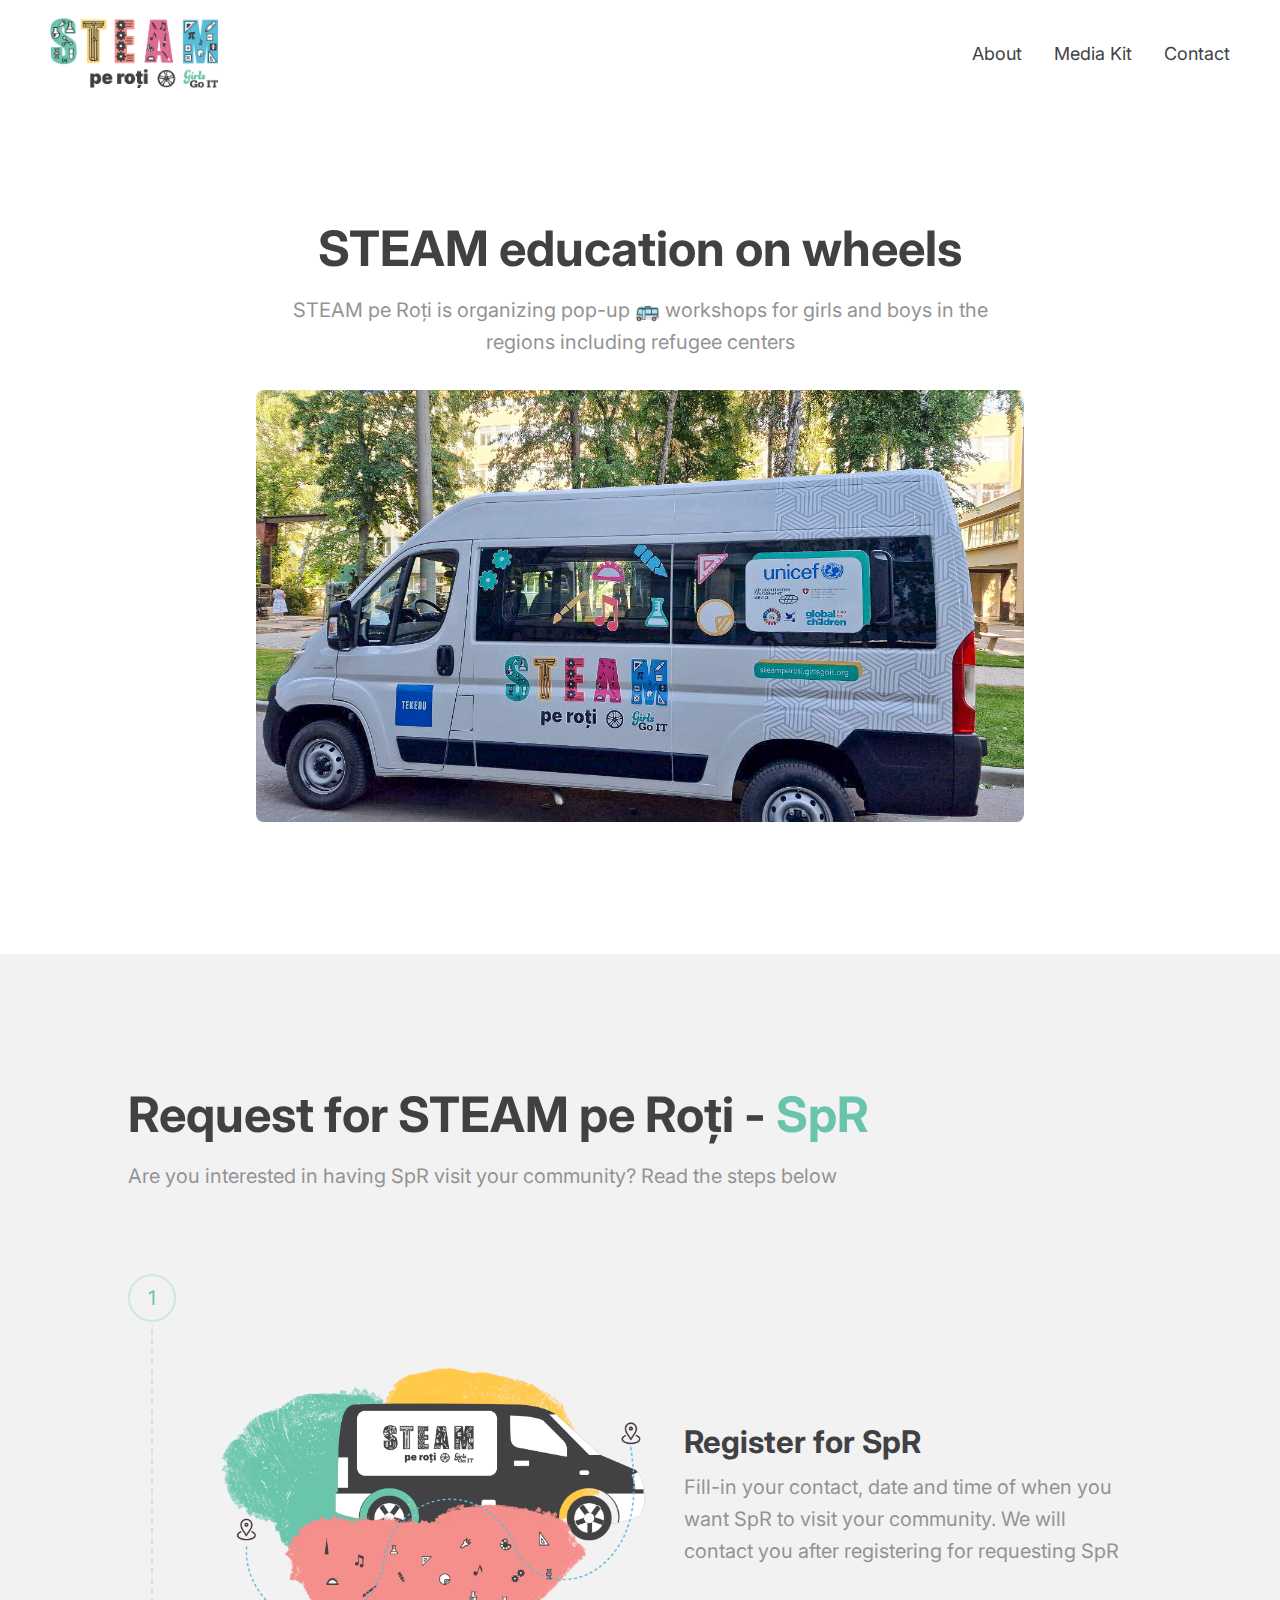
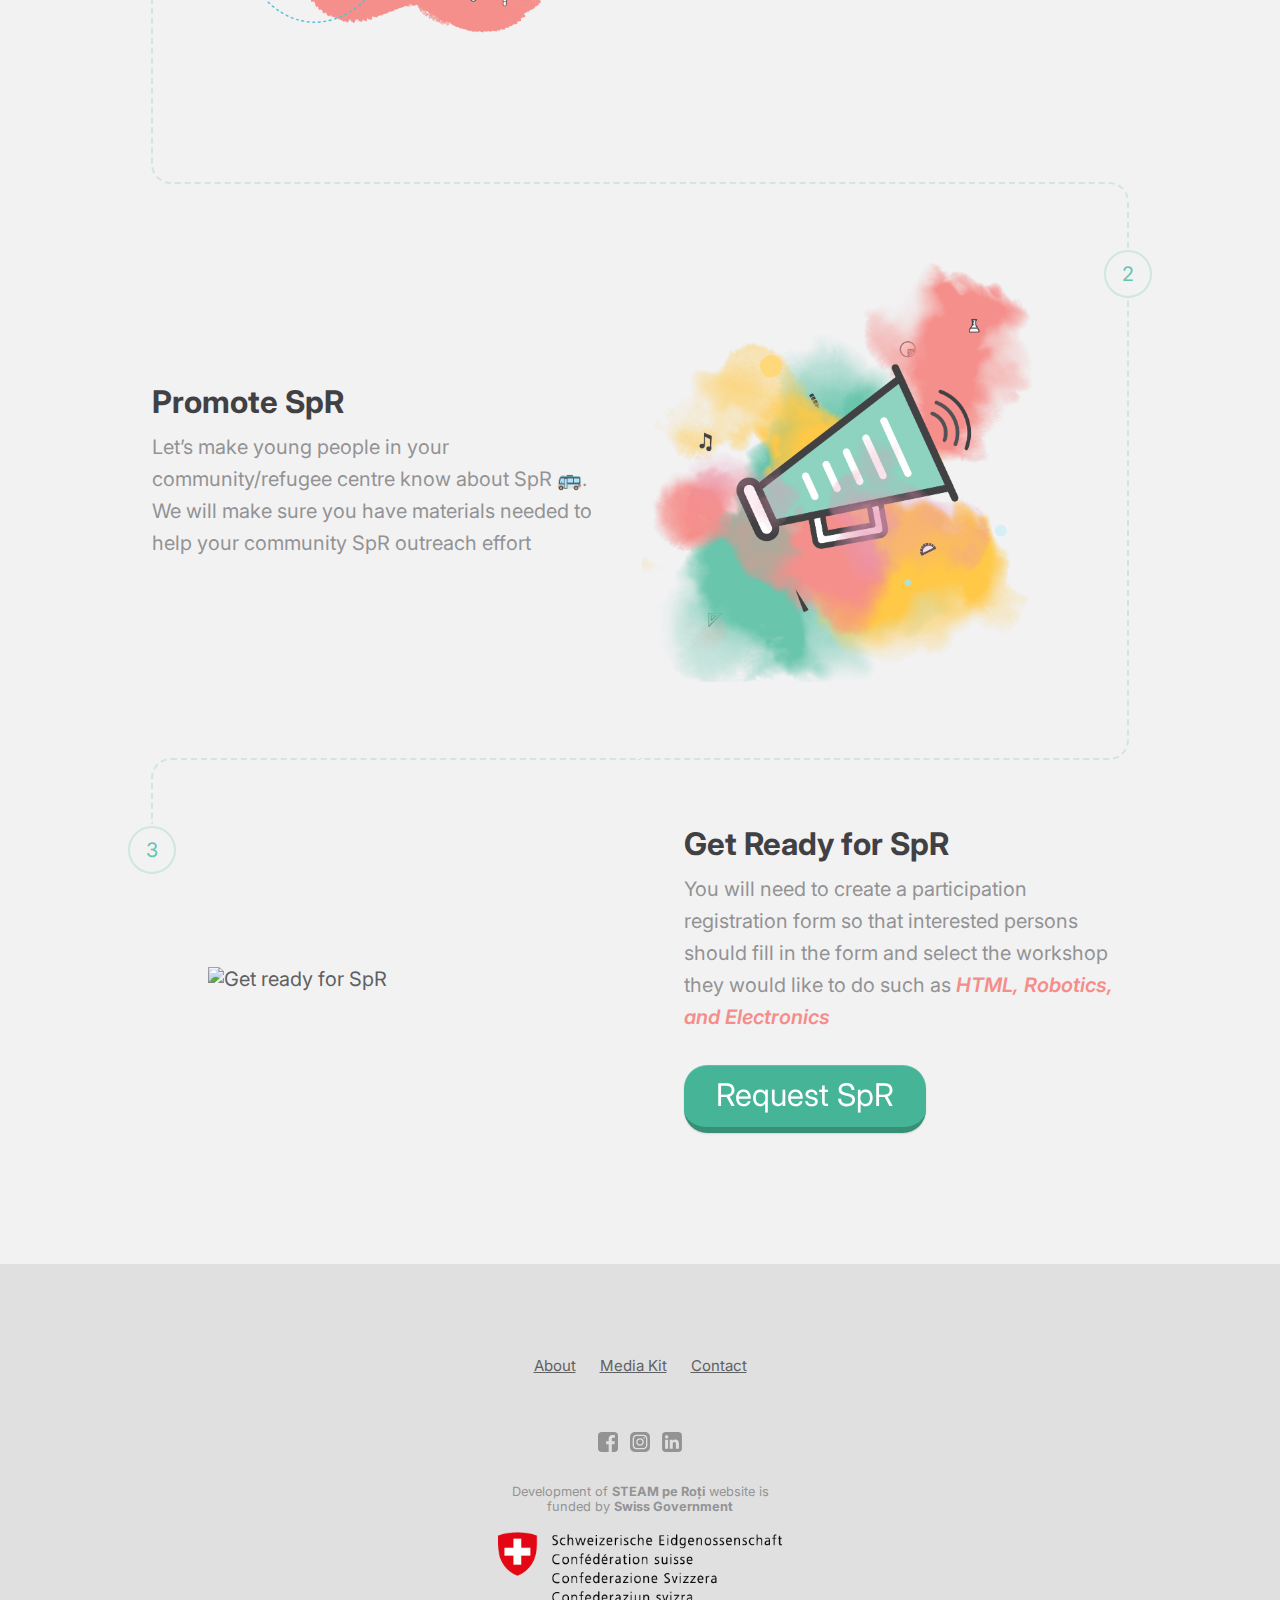
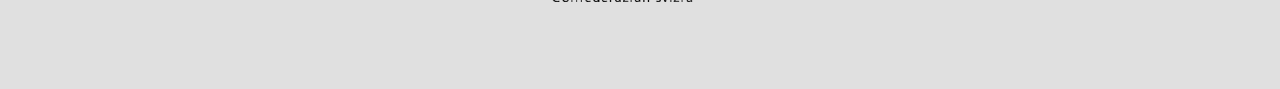
==== index.html @ b352d061 "STEAMpeRoti static pages" ====
<!doctype html>
<html lang="en">
<head>
  <meta charset="UTF-8">
  <meta name="viewport" content="width=device-width, initial-scale=1">
  <script>document.getElementsByTagName("html")[0].className += " js";</script>
  <link rel="preconnect" href="https://fonts.googleapis.com"><link rel="preconnect" href="https://fonts.gstatic.com" crossorigin><link href="https://fonts.googleapis.com/css2?family=Inter:wght@300;400;500;600;700&display=swap" rel="stylesheet">
  <link id="codyframe" rel="stylesheet" href="assets/css/style.css">
  <script>
    if(!('CSS' in window) || !CSS.supports('color', 'var(--color-var)')) {var cfStyle = document.getElementById('codyframe');if(cfStyle) {var href = cfStyle.getAttribute('href');href = href.replace('style.css', 'style-fallback.css');cfStyle.setAttribute('href', href);}}
  </script>
  <title>STEAM pe Roți | de GirlsGoIT</title>
  <meta name="description" content="Moldova’s first STEAM education lab-on-wheels 🚌">
  <meta property="og:title" content="STEAM pe Roți | de GirlsGoIT">
  <meta name="image" property="og:image" content="#">
  <meta property="og:image:alt" content="Abayomi Ogundipe">
  <meta name="description" property="og:description" content="Moldova’s first STEAM education lab-on-wheels 🚌">
  <meta property="og:type" content="Moldova’s first STEAM education lab-on-wheels 🚌">
  <meta property="og:url" content="#">
  <meta name="twitter:card" content="STEAM pe Roți | de GirlsGoIT">

    <!-- Global site tag (gtag.js) - Google Analytics -->
  <script async src="https://www.googletagmanager.com/gtag/js?id=G-W7CB9011BC"></script>
  <script>
    window.dataLayer = window.dataLayer || [];
    function gtag(){dataLayer.push(arguments);}
    gtag('js', new Date());

    gtag('config', 'G-W7CB9011BC');
  </script>

</head>
<body>

  <header class="header position-relative js-header ">
  <div class="header__container container max-width-lg">
    <div class="header__logo">
      <a href="index.html">
        <img height="70" src="assets/img/spr-logo.png" alt="STEAM">
      </a>
    </div>

    <button class="btn btn--subtle header__trigger js-header__trigger" aria-label="Toggle menu" aria-expanded="false" aria-controls="header-nav">
      <i class="header__trigger-icon" aria-hidden="true"></i>
      <span>Menu</span>
    </button>

    <nav class="header__nav js-header__nav" id="header-nav" role="navigation" aria-label="Main">
      <div class="header__nav-inner">
        
        <ul class="header__list">
          <li class="header__item"><a href="about.html" class="header__link">About</a></li>
          <li class="header__item"><a href="mediakit.html" class="header__link">Media Kit</a></li>
          <li class="header__item"><a href="contact.html" class="header__link">Contact</a></li>
        </ul>
      </div>
    </nav>
  </div>
</header>

<section class="position-relative z-index-1 padding-y-xxl">
  <div class="container max-width-adaptive-sm">
    <div class="text-component margin-bottom-md">
      <h1 class="text-center">STEAM education on wheels</h1>
      <p class="color-contrast-medium text-center">STEAM pe Roți is organizing pop-up 🚌 workshops for girls and boys in the regions including refugee centers</p>
    </div>
    <div class="aspect-ratio-16:9">
     <img class="radius-md" src="assets/img/SpR-bus-wrap.jpg">
    </div>
  </div>
</section>

<section class="position-relative z-index-1 padding-y-xxl bg-dark">
  <div class="container max-width-adaptive-md">
    <div class="margin-bottom-xl text-component">
      <h2 class=" text-xxl">Request for STEAM pe Roți - <span class="color-primary">SpR</span></h2>
      <p class="color-contrast-medium">Are you interested in having SpR visit your community? Read the steps below</p>
    </div>

    <ol class="hiw-list">
      <li class="hiw-list__item">
        <div class="hiw-list__item-inner">
          <div class="hiw-list__counter" aria-hidden="true"></div>
  
          <div class="flex-grow">
            <div class="hiw-list__content grid gap-md items-center@md">
              <figure class="col-6@md">
                <img class="block width-100%" src="assets/img/request-spr-01.png" alt="Register for STEAM pe Roti">
              </figure>
      
              <div class="col-6@md">
                <div class="text-component">
                  <h2 class="text-lg">Register for SpR</h2>
                  <p class="color-contrast-medium">Fill-in your contact, date and time of when you want SpR to visit your community. We will contact you after registering for requesting SpR</p>
                </div>
              </div>
            </div>
          </div>
        </div>
      </li>

      <li class="hiw-list__item">
        <div class="hiw-list__item-inner">
          <div class="hiw-list__counter" aria-hidden="true"></div>
  
          <div class="flex-grow">
            <div class="hiw-list__content grid gap-md items-center@md">
              <figure class="col-6@md">
                <img class="block width-100%" src="assets/img/promote-spr-01.png" alt="Promote STEAM pe Roti">
              </figure>
      
              <div class="col-6@md">
                <div class="text-component">
                  <h2 class="text-lg">Promote SpR</h2>
                  <p class="color-contrast-medium">Let’s make young people in your community/refugee centre know about SpR 🚌. We will make sure you have materials needed to help your community SpR outreach effort</p>
                </div>
              </div>
            </div>
          </div>
        </div>
      </li>

      <li class="hiw-list__item">
        <div class="hiw-list__item-inner">
          <div class="hiw-list__counter" aria-hidden="true"></div>
  
          <div class="flex-grow">
            <div class="hiw-list__content grid gap-md items-center@md">
              <figure class="col-6@md">
                <img class="block width-100%" src="assets/img/get-ready-for-spr-01.png" alt="Get ready for SpR">
              </figure>
      
              <div class="col-6@md">
                <div class="text-component">
                  <h2 class="text-lg">Get Ready for SpR</h2>
                  <p class="color-contrast-medium">You will need to create a participation registration form so that interested persons should fill in the form and select the workshop they would like to do such as <span class="font-italic font-semibold color-secondary">HTML, Robotics, and Electronics</span></p>
                </div>

                <div class="margin-top-md">
                  <a class="btn btn--primary" href="https://docs.google.com/forms/d/e/1FAIpQLSc0VFnw2aChzpiud-XHwADuE-QQkPb30xWQhutXZMd89jY6tg/viewform" target="_blank">Request SpR</a>
                </div>



              </div>
            </div>
          </div>
        </div>
      </li>
    </ol>
  </div>
</section>

<footer class="footer-v4 padding-y-xl bg-contrast-lower">
  <div class="container max-width-lg">
    <nav class="footer-v4__nav">
      <ul class="footer-v4__nav-list">
        <li class="footer-v4__nav-item"><a href="about.html">About</a></li>
        <li class="footer-v4__nav-item"><a href="mediakit.html">Media Kit</a></li>
        <li class="footer-v4__nav-item"><a href="contact.html">Contact</a></li>
    </nav>

    
    <div class="footer-v4__socials">
      <a href="https://www.facebook.com/GirlsGoIT" target="_blank">
        <svg class="icon radius-sm" viewBox="0 0 222.05 222.05"><title>Follow us on Facebook</title><g><path class="cls-1" d="M209.81,0H12.23C5.46,0,0,5.46,0,12.23V209.81c0,6.77,5.46,12.23,12.23,12.23H118.57v-86.04h-28.89v-33.31h28.89v-24.98c-1.22-11.88,2.9-23.68,11.19-32.22,8.33-8.59,19.98-13.06,31.88-12.19,8.67-.04,17.3,.39,25.89,1.34v29.97h-17.65c-14.01,0-16.65,6.68-16.65,16.31v21.43h33.31l-4.34,33.31h-28.97v86.39h56.59c6.77,0,12.23-5.46,12.23-12.23V12.23c0-6.77-5.46-12.23-12.23-12.23h0Zm0,0"/></g></svg>
      </a>

      <a href="https://www.instagram.com/tekeduinmd/" target="_blank">
        <svg class="icon" viewBox="0 0 223.68 223.68"><title>Follow us on Instagram</title><g><path class="cls-1" d="M111.84,84.1c-15.33,0-27.74,12.4-27.74,27.74s12.4,27.74,27.74,27.74,27.74-12.4,27.74-27.74-12.4-27.74-27.74-27.74h0Zm111.06-27.4c-.05-8.65-1.67-17.21-4.67-25.29-4.55-11.93-14.02-21.41-25.96-25.96-8.08-3.01-16.64-4.63-25.29-4.68-14.42-.78-18.65-.78-55.14-.78s-40.72,0-55.14,.78c-8.65,.05-17.21,1.67-25.29,4.68C19.48,10.01,10.01,19.48,5.46,31.42,2.45,39.49,.83,48.06,.78,56.7c-.78,14.42-.78,18.65-.78,55.14s0,40.72,.78,55.14c.13,8.65,1.71,17.26,4.68,25.38,2.27,5.91,5.73,11.23,10.18,15.69,4.46,4.5,9.88,7.94,15.78,10.18,8.07,3.01,16.64,4.63,25.29,4.68,14.42,.78,18.65,.78,55.14,.78s40.72,0,55.14-.78c8.64-.05,17.21-1.67,25.29-4.68,5.9-2.24,11.32-5.68,15.78-10.18,4.45-4.46,7.91-9.79,10.18-15.69,3.01-8.12,4.63-16.69,4.67-25.38,.78-14.42,.78-18.65,.78-55.14s0-40.72-.78-55.14h0Zm-28.4,89.47c-.36,6.91-1.83,13.72-4.37,20.14-4.37,10.84-12.97,19.44-23.81,23.81-6.51,2.4-13.32,3.71-20.26,3.94H77.63c-6.95-.22-13.76-1.53-20.26-3.94-5.55-2.06-10.52-5.33-14.64-9.61-4.06-4.03-7.16-8.87-9.17-14.2-2.4-6.51-3.67-13.32-3.8-20.26V77.63c.13-6.95,1.4-13.76,3.8-20.26,2.06-5.55,5.33-10.52,9.61-14.64,4.03-4.02,8.87-7.16,14.2-9.17,6.51-2.4,13.32-3.71,20.26-3.94h68.42c6.95,.22,13.76,1.53,20.26,3.94,5.55,2.06,10.52,5.33,14.64,9.61,4.06,4.03,7.16,8.87,9.17,14.2,2.4,6.51,3.71,13.32,3.94,20.26v34.21c0,23.03,.78,25.39,.44,34.21v.12Zm-17.92-83.22c-2.66-7.29-8.43-13.06-15.77-15.77-4.93-1.71-10.18-2.54-15.42-2.45H78.29c-5.29,.05-10.49,1.05-15.42,2.93-7.2,2.53-12.93,8.07-15.77,15.2-1.62,4.98-2.45,10.18-2.36,15.42v67.1c.13,5.29,1.1,10.49,2.93,15.42,2.66,7.34,8.43,13.11,15.77,15.77,4.76,1.74,9.79,2.75,14.85,2.93h67.1c5.29-.05,10.49-1.05,15.42-2.93,7.34-2.66,13.11-8.43,15.77-15.77,1.88-4.93,2.89-10.13,2.93-15.42V78.29c0-5.29-1.01-10.52-2.93-15.42v.09Zm-64.74,91.61c-11.32,0-22.19-4.5-30.19-12.54-8-8-12.45-18.87-12.41-30.19,0-23.59,19.14-42.72,42.73-42.72,23.63,.04,42.72,19.18,42.68,42.81,0,23.59-19.22,42.68-42.81,42.63h0Zm44.73-77.06c-5.11-.53-9-4.85-9-10.01s3.89-9.47,9-10c5.11,.53,9,4.84,9,10s-3.89,9.48-9,10.01h0Zm0,0"/></g></svg>
      </a>

      <a href="https://www.linkedin.com/company/girlsgoit/" target="_blank">
        <svg class="icon radius-sm" viewBox="0 0 222.41 222.41"><title>Follow us on LinkedIn</title><g><path  d="M205.39,0H17.03C8.12-.13,.78,7,.66,15.9V206.51c.12,8.91,7.46,16.04,16.37,15.9H205.39c8.91,.13,16.25-6.99,16.37-15.9V15.9C221.63,7,214.29-.13,205.39,0h0ZM67.72,186.14H34.36V86.05h33.36v100.08Zm-16.68-114.07c-9.6,0-17.34-7.77-17.34-17.33s7.74-17.38,17.34-17.38c6.68-.73,13.16,2.39,16.77,8.08,3.56,5.65,3.56,12.9,0,18.55-3.61,5.69-10.09,8.82-16.77,8.07h0Zm137,114.07h-33.36v-53.69c0-13.47-4.78-22.24-16.89-22.24-7.7,.04-14.51,4.92-17.11,12.12-.88,2.6-1.27,5.38-1.13,8.12v55.6h-33.36V85.96h33.36v14.12c6.17-10.73,17.77-17.16,30.15-16.68,22.24,0,38.35,14.33,38.35,45.14v57.59Zm0,0"/></g></svg>
      </a>
    </div>
  </div>



  <div class="container max-width-adaptive-md margin-top-md">
    <div>
      <p class="footer-v4__print">Development of <span class="font-bold">STEAM pe Roți</span> website is <br>funded by <span class="font-bold">Swiss Government</span></p>
      <a href="https://www.eda.admin.ch/countries/moldova/en/home/representations/cooperation-office.html" target="_blank">
        <img width="284" src="assets/img/partners/sdc.png" alt="Swiss Agency for Development and Cooperation (SDC)">
      </a>
    </div>
  </div>

</footer>
<script src="assets/js/scripts.js"></script>
</body>
</html>
---- assets/css/style.css ----
.container {
  width: calc(100% - 2 * var(--component-padding));
  margin-left: auto;
  margin-right: auto;
}

.grid, .flex, .inline-flex,
[class^=flex\@], [class*=" flex@"],
[class^=inline-flex\@], [class*=" inline-flex@"] {
  --gap: 0px;
  --gap-x: var(--gap);
  --gap-y: var(--gap);
  gap: var(--gap-y) var(--gap-x);
}
.grid > *, .flex > *, .inline-flex > *,
[class^=flex\@] > *, [class*=" flex@"] > *,
[class^=inline-flex\@] > *, [class*=" inline-flex@"] > * {
  --sub-gap: 0px;
  --sub-gap-x: var(--sub-gap);
  --sub-gap-y: var(--sub-gap);
}

.grid {
  --grid-columns: 12;
  display: flex;
  flex-wrap: wrap;
}
.grid > * {
  flex-basis: 100%;
  max-width: 100%;
  min-width: 0;
}

/* #region (Safari < 14.1 fallback) */
@media not all and (min-resolution: 0.001dpcm) {
  @supports not (translate: none) {
    .grid, .flex[class*=gap-], .inline-flex[class*=gap-] {
      gap: 0px;
      margin-bottom: calc(-1 * var(--gap-y));
      margin-left: calc(-1 * var(--gap-x));
    }
    .grid > *, .flex[class*=gap-] > *, .inline-flex[class*=gap-] > * {
      margin-bottom: var(--sub-gap-y);
    }
    .grid {
      --offset: var(--gap-x);
      --gap-modifier: 0;
      --offset-modifier: 1;
    }
    .grid > * {
      margin-left: var(--offset);
    }
    .flex[class*=gap-] > *, .inline-flex[class*=gap-] > * {
      margin-left: var(--sub-gap-x);
    }
  }
}
/* #endregion */
.gap-xxxxs {
  --gap-x: var(--space-xxxxs);
  --gap-y: var(--space-xxxxs);
}
.gap-xxxxs > * {
  --sub-gap-x: var(--space-xxxxs);
  --sub-gap-y: var(--space-xxxxs);
}

.gap-xxxs {
  --gap-x: var(--space-xxxs);
  --gap-y: var(--space-xxxs);
}
.gap-xxxs > * {
  --sub-gap-x: var(--space-xxxs);
  --sub-gap-y: var(--space-xxxs);
}

.gap-xxs {
  --gap-x: var(--space-xxs);
  --gap-y: var(--space-xxs);
}
.gap-xxs > * {
  --sub-gap-x: var(--space-xxs);
  --sub-gap-y: var(--space-xxs);
}

.gap-xs {
  --gap-x: var(--space-xs);
  --gap-y: var(--space-xs);
}
.gap-xs > * {
  --sub-gap-x: var(--space-xs);
  --sub-gap-y: var(--space-xs);
}

.gap-sm {
  --gap-x: var(--space-sm);
  --gap-y: var(--space-sm);
}
.gap-sm > * {
  --sub-gap-x: var(--space-sm);
  --sub-gap-y: var(--space-sm);
}

.gap-md {
  --gap-x: var(--space-md);
  --gap-y: var(--space-md);
}
.gap-md > * {
  --sub-gap-x: var(--space-md);
  --sub-gap-y: var(--space-md);
}

.gap-lg {
  --gap-x: var(--space-lg);
  --gap-y: var(--space-lg);
}
.gap-lg > * {
  --sub-gap-x: var(--space-lg);
  --sub-gap-y: var(--space-lg);
}

.gap-xl {
  --gap-x: var(--space-xl);
  --gap-y: var(--space-xl);
}
.gap-xl > * {
  --sub-gap-x: var(--space-xl);
  --sub-gap-y: var(--space-xl);
}

.gap-xxl {
  --gap-x: var(--space-xxl);
  --gap-y: var(--space-xxl);
}
.gap-xxl > * {
  --sub-gap-x: var(--space-xxl);
  --sub-gap-y: var(--space-xxl);
}

.gap-xxxl {
  --gap-x: var(--space-xxxl);
  --gap-y: var(--space-xxxl);
}
.gap-xxxl > * {
  --sub-gap-x: var(--space-xxxl);
  --sub-gap-y: var(--space-xxxl);
}

.gap-xxxxl {
  --gap-x: var(--space-xxxxl);
  --gap-y: var(--space-xxxxl);
}
.gap-xxxxl > * {
  --sub-gap-x: var(--space-xxxxl);
  --sub-gap-y: var(--space-xxxxl);
}

.gap-0 {
  --gap-x: 0;
  --gap-y: 0;
}
.gap-0 > * {
  --sub-gap-x: 0;
  --sub-gap-y: 0;
}

.gap-x-xxxxs {
  --gap-x: var(--space-xxxxs);
}
.gap-x-xxxxs > * {
  --sub-gap-x: var(--space-xxxxs);
}

.gap-x-xxxs {
  --gap-x: var(--space-xxxs);
}
.gap-x-xxxs > * {
  --sub-gap-x: var(--space-xxxs);
}

.gap-x-xxs {
  --gap-x: var(--space-xxs);
}
.gap-x-xxs > * {
  --sub-gap-x: var(--space-xxs);
}

.gap-x-xs {
  --gap-x: var(--space-xs);
}
.gap-x-xs > * {
  --sub-gap-x: var(--space-xs);
}

.gap-x-sm {
  --gap-x: var(--space-sm);
}
.gap-x-sm > * {
  --sub-gap-x: var(--space-sm);
}

.gap-x-md {
  --gap-x: var(--space-md);
}
.gap-x-md > * {
  --sub-gap-x: var(--space-md);
}

.gap-x-lg {
  --gap-x: var(--space-lg);
}
.gap-x-lg > * {
  --sub-gap-x: var(--space-lg);
}

.gap-x-xl {
  --gap-x: var(--space-xl);
}
.gap-x-xl > * {
  --sub-gap-x: var(--space-xl);
}

.gap-x-xxl {
  --gap-x: var(--space-xxl);
}
.gap-x-xxl > * {
  --sub-gap-x: var(--space-xxl);
}

.gap-x-xxxl {
  --gap-x: var(--space-xxxl);
}
.gap-x-xxxl > * {
  --sub-gap-x: var(--space-xxxl);
}

.gap-x-xxxxl {
  --gap-x: var(--space-xxxxl);
}
.gap-x-xxxxl > * {
  --sub-gap-x: var(--space-xxxxl);
}

.gap-x-0 {
  --gap-x: 0;
}
.gap-x-0 > * {
  --sub-gap-x: 0;
}

.gap-y-xxxxs {
  --gap-y: var(--space-xxxxs);
}
.gap-y-xxxxs > * {
  --sub-gap-y: var(--space-xxxxs);
}

.gap-y-xxxs {
  --gap-y: var(--space-xxxs);
}
.gap-y-xxxs > * {
  --sub-gap-y: var(--space-xxxs);
}

.gap-y-xxs {
  --gap-y: var(--space-xxs);
}
.gap-y-xxs > * {
  --sub-gap-y: var(--space-xxs);
}

.gap-y-xs {
  --gap-y: var(--space-xs);
}
.gap-y-xs > * {
  --sub-gap-y: var(--space-xs);
}

.gap-y-sm {
  --gap-y: var(--space-sm);
}
.gap-y-sm > * {
  --sub-gap-y: var(--space-sm);
}

.gap-y-md {
  --gap-y: var(--space-md);
}
.gap-y-md > * {
  --sub-gap-y: var(--space-md);
}

.gap-y-lg {
  --gap-y: var(--space-lg);
}
.gap-y-lg > * {
  --sub-gap-y: var(--space-lg);
}

.gap-y-xl {
  --gap-y: var(--space-xl);
}
.gap-y-xl > * {
  --sub-gap-y: var(--space-xl);
}

.gap-y-xxl {
  --gap-y: var(--space-xxl);
}
.gap-y-xxl > * {
  --sub-gap-y: var(--space-xxl);
}

.gap-y-xxxl {
  --gap-y: var(--space-xxxl);
}
.gap-y-xxxl > * {
  --sub-gap-y: var(--space-xxxl);
}

.gap-y-xxxxl {
  --gap-y: var(--space-xxxxl);
}
.gap-y-xxxxl > * {
  --sub-gap-y: var(--space-xxxxl);
}

.gap-y-0 {
  --gap-y: 0;
}
.gap-y-0 > * {
  --sub-gap-y: 0;
}

.grid-col-1 {
  --grid-columns: 1;
}

.col-1 {
  --span: 1;
}

.grid-col-2 {
  --grid-columns: 2;
}

.col-2 {
  --span: 2;
}

.grid-col-3 {
  --grid-columns: 3;
}

.col-3 {
  --span: 3;
}

.grid-col-4 {
  --grid-columns: 4;
}

.col-4 {
  --span: 4;
}

.grid-col-5 {
  --grid-columns: 5;
}

.col-5 {
  --span: 5;
}

.grid-col-6 {
  --grid-columns: 6;
}

.col-6 {
  --span: 6;
}

.grid-col-7 {
  --grid-columns: 7;
}

.col-7 {
  --span: 7;
}

.grid-col-8 {
  --grid-columns: 8;
}

.col-8 {
  --span: 8;
}

.grid-col-9 {
  --grid-columns: 9;
}

.col-9 {
  --span: 9;
}

.grid-col-10 {
  --grid-columns: 10;
}

.col-10 {
  --span: 10;
}

.grid-col-11 {
  --grid-columns: 11;
}

.col-11 {
  --span: 11;
}

.grid-col-12 {
  --grid-columns: 12;
}

.col-12 {
  --span: 12;
}

.col-1, .col-2, .col-3, .col-4, .col-5, .col-6, .col-7, .col-8, .col-9, .col-10, .col-11, .col-12 {
  flex-basis: calc((100% - (var(--grid-columns) - var(--gap-modifier, 1)) * var(--sub-gap-x)) * var(--span) / var(--grid-columns) + (var(--span) - 1) * var(--sub-gap-x));
  max-width: calc((100% - (var(--grid-columns) - var(--gap-modifier, 1)) * var(--sub-gap-x)) * var(--span) / var(--grid-columns) + (var(--span) - 1) * var(--sub-gap-x));
}

.col {
  flex-grow: 1;
  flex-basis: 0;
  max-width: 100%;
}

.col-content {
  flex-grow: 0;
  flex-basis: initial;
  max-width: initial;
}

.offset-1 {
  --offset: 1;
}

.offset-2 {
  --offset: 2;
}

.offset-3 {
  --offset: 3;
}

.offset-4 {
  --offset: 4;
}

.offset-5 {
  --offset: 5;
}

.offset-6 {
  --offset: 6;
}

.offset-7 {
  --offset: 7;
}

.offset-8 {
  --offset: 8;
}

.offset-9 {
  --offset: 9;
}

.offset-10 {
  --offset: 10;
}

.offset-11 {
  --offset: 11;
}

.offset-1, .offset-2, .offset-3, .offset-4, .offset-5, .offset-6, .offset-7, .offset-8, .offset-9, .offset-10, .offset-11 {
  margin-left: calc((100% - (var(--grid-columns) - var(--gap-modifier, 1)) * var(--sub-gap-x)) * var(--offset) / var(--grid-columns) + (var(--offset) + var(--offset-modifier, 0)) * var(--sub-gap-x));
}

@media (min-width: 32rem) {
  .gap-xxxxs\@xs {
    --gap-x: var(--space-xxxxs);
    --gap-y: var(--space-xxxxs);
  }
  .gap-xxxxs\@xs > * {
    --sub-gap-x: var(--space-xxxxs);
    --sub-gap-y: var(--space-xxxxs);
  }
  .gap-xxxs\@xs {
    --gap-x: var(--space-xxxs);
    --gap-y: var(--space-xxxs);
  }
  .gap-xxxs\@xs > * {
    --sub-gap-x: var(--space-xxxs);
    --sub-gap-y: var(--space-xxxs);
  }
  .gap-xxs\@xs {
    --gap-x: var(--space-xxs);
    --gap-y: var(--space-xxs);
  }
  .gap-xxs\@xs > * {
    --sub-gap-x: var(--space-xxs);
    --sub-gap-y: var(--space-xxs);
  }
  .gap-xs\@xs {
    --gap-x: var(--space-xs);
    --gap-y: var(--space-xs);
  }
  .gap-xs\@xs > * {
    --sub-gap-x: var(--space-xs);
    --sub-gap-y: var(--space-xs);
  }
  .gap-sm\@xs {
    --gap-x: var(--space-sm);
    --gap-y: var(--space-sm);
  }
  .gap-sm\@xs > * {
    --sub-gap-x: var(--space-sm);
    --sub-gap-y: var(--space-sm);
  }
  .gap-md\@xs {
    --gap-x: var(--space-md);
    --gap-y: var(--space-md);
  }
  .gap-md\@xs > * {
    --sub-gap-x: var(--space-md);
    --sub-gap-y: var(--space-md);
  }
  .gap-lg\@xs {
    --gap-x: var(--space-lg);
    --gap-y: var(--space-lg);
  }
  .gap-lg\@xs > * {
    --sub-gap-x: var(--space-lg);
    --sub-gap-y: var(--space-lg);
  }
  .gap-xl\@xs {
    --gap-x: var(--space-xl);
    --gap-y: var(--space-xl);
  }
  .gap-xl\@xs > * {
    --sub-gap-x: var(--space-xl);
    --sub-gap-y: var(--space-xl);
  }
  .gap-xxl\@xs {
    --gap-x: var(--space-xxl);
    --gap-y: var(--space-xxl);
  }
  .gap-xxl\@xs > * {
    --sub-gap-x: var(--space-xxl);
    --sub-gap-y: var(--space-xxl);
  }
  .gap-xxxl\@xs {
    --gap-x: var(--space-xxxl);
    --gap-y: var(--space-xxxl);
  }
  .gap-xxxl\@xs > * {
    --sub-gap-x: var(--space-xxxl);
    --sub-gap-y: var(--space-xxxl);
  }
  .gap-xxxxl\@xs {
    --gap-x: var(--space-xxxxl);
    --gap-y: var(--space-xxxxl);
  }
  .gap-xxxxl\@xs > * {
    --sub-gap-x: var(--space-xxxxl);
    --sub-gap-y: var(--space-xxxxl);
  }
  .gap-0\@xs {
    --gap-x: 0;
    --gap-y: 0;
  }
  .gap-0\@xs > * {
    --sub-gap-x: 0;
    --sub-gap-y: 0;
  }
  .gap-x-xxxxs\@xs {
    --gap-x: var(--space-xxxxs);
  }
  .gap-x-xxxxs\@xs > * {
    --sub-gap-x: var(--space-xxxxs);
  }
  .gap-x-xxxs\@xs {
    --gap-x: var(--space-xxxs);
  }
  .gap-x-xxxs\@xs > * {
    --sub-gap-x: var(--space-xxxs);
  }
  .gap-x-xxs\@xs {
    --gap-x: var(--space-xxs);
  }
  .gap-x-xxs\@xs > * {
    --sub-gap-x: var(--space-xxs);
  }
  .gap-x-xs\@xs {
    --gap-x: var(--space-xs);
  }
  .gap-x-xs\@xs > * {
    --sub-gap-x: var(--space-xs);
  }
  .gap-x-sm\@xs {
    --gap-x: var(--space-sm);
  }
  .gap-x-sm\@xs > * {
    --sub-gap-x: var(--space-sm);
  }
  .gap-x-md\@xs {
    --gap-x: var(--space-md);
  }
  .gap-x-md\@xs > * {
    --sub-gap-x: var(--space-md);
  }
  .gap-x-lg\@xs {
    --gap-x: var(--space-lg);
  }
  .gap-x-lg\@xs > * {
    --sub-gap-x: var(--space-lg);
  }
  .gap-x-xl\@xs {
    --gap-x: var(--space-xl);
  }
  .gap-x-xl\@xs > * {
    --sub-gap-x: var(--space-xl);
  }
  .gap-x-xxl\@xs {
    --gap-x: var(--space-xxl);
  }
  .gap-x-xxl\@xs > * {
    --sub-gap-x: var(--space-xxl);
  }
  .gap-x-xxxl\@xs {
    --gap-x: var(--space-xxxl);
  }
  .gap-x-xxxl\@xs > * {
    --sub-gap-x: var(--space-xxxl);
  }
  .gap-x-xxxxl\@xs {
    --gap-x: var(--space-xxxxl);
  }
  .gap-x-xxxxl\@xs > * {
    --sub-gap-x: var(--space-xxxxl);
  }
  .gap-x-0\@xs {
    --gap-x: 0;
  }
  .gap-x-0\@xs > * {
    --sub-gap-x: 0;
  }
  .gap-y-xxxxs\@xs {
    --gap-y: var(--space-xxxxs);
  }
  .gap-y-xxxxs\@xs > * {
    --sub-gap-y: var(--space-xxxxs);
  }
  .gap-y-xxxs\@xs {
    --gap-y: var(--space-xxxs);
  }
  .gap-y-xxxs\@xs > * {
    --sub-gap-y: var(--space-xxxs);
  }
  .gap-y-xxs\@xs {
    --gap-y: var(--space-xxs);
  }
  .gap-y-xxs\@xs > * {
    --sub-gap-y: var(--space-xxs);
  }
  .gap-y-xs\@xs {
    --gap-y: var(--space-xs);
  }
  .gap-y-xs\@xs > * {
    --sub-gap-y: var(--space-xs);
  }
  .gap-y-sm\@xs {
    --gap-y: var(--space-sm);
  }
  .gap-y-sm\@xs > * {
    --sub-gap-y: var(--space-sm);
  }
  .gap-y-md\@xs {
    --gap-y: var(--space-md);
  }
  .gap-y-md\@xs > * {
    --sub-gap-y: var(--space-md);
  }
  .gap-y-lg\@xs {
    --gap-y: var(--space-lg);
  }
  .gap-y-lg\@xs > * {
    --sub-gap-y: var(--space-lg);
  }
  .gap-y-xl\@xs {
    --gap-y: var(--space-xl);
  }
  .gap-y-xl\@xs > * {
    --sub-gap-y: var(--space-xl);
  }
  .gap-y-xxl\@xs {
    --gap-y: var(--space-xxl);
  }
  .gap-y-xxl\@xs > * {
    --sub-gap-y: var(--space-xxl);
  }
  .gap-y-xxxl\@xs {
    --gap-y: var(--space-xxxl);
  }
  .gap-y-xxxl\@xs > * {
    --sub-gap-y: var(--space-xxxl);
  }
  .gap-y-xxxxl\@xs {
    --gap-y: var(--space-xxxxl);
  }
  .gap-y-xxxxl\@xs > * {
    --sub-gap-y: var(--space-xxxxl);
  }
  .gap-y-0\@xs {
    --gap-y: 0;
  }
  .gap-y-0\@xs > * {
    --sub-gap-y: 0;
  }
  .grid-col-1\@xs {
    --grid-columns: 1;
  }
  .col-1\@xs {
    --span: 1;
  }
  .grid-col-2\@xs {
    --grid-columns: 2;
  }
  .col-2\@xs {
    --span: 2;
  }
  .grid-col-3\@xs {
    --grid-columns: 3;
  }
  .col-3\@xs {
    --span: 3;
  }
  .grid-col-4\@xs {
    --grid-columns: 4;
  }
  .col-4\@xs {
    --span: 4;
  }
  .grid-col-5\@xs {
    --grid-columns: 5;
  }
  .col-5\@xs {
    --span: 5;
  }
  .grid-col-6\@xs {
    --grid-columns: 6;
  }
  .col-6\@xs {
    --span: 6;
  }
  .grid-col-7\@xs {
    --grid-columns: 7;
  }
  .col-7\@xs {
    --span: 7;
  }
  .grid-col-8\@xs {
    --grid-columns: 8;
  }
  .col-8\@xs {
    --span: 8;
  }
  .grid-col-9\@xs {
    --grid-columns: 9;
  }
  .col-9\@xs {
    --span: 9;
  }
  .grid-col-10\@xs {
    --grid-columns: 10;
  }
  .col-10\@xs {
    --span: 10;
  }
  .grid-col-11\@xs {
    --grid-columns: 11;
  }
  .col-11\@xs {
    --span: 11;
  }
  .grid-col-12\@xs {
    --grid-columns: 12;
  }
  .col-12\@xs {
    --span: 12;
  }
  .col-1\@xs, .col-2\@xs, .col-3\@xs, .col-4\@xs, .col-5\@xs, .col-6\@xs, .col-7\@xs, .col-8\@xs, .col-9\@xs, .col-10\@xs, .col-11\@xs, .col-12\@xs {
    flex-basis: calc((100% - (var(--grid-columns) - var(--gap-modifier, 1)) * var(--sub-gap-x)) * var(--span) / var(--grid-columns) + (var(--span) - 1) * var(--sub-gap-x));
    max-width: calc((100% - (var(--grid-columns) - var(--gap-modifier, 1)) * var(--sub-gap-x)) * var(--span) / var(--grid-columns) + (var(--span) - 1) * var(--sub-gap-x));
  }
  .col\@xs {
    flex-grow: 1;
    flex-basis: 0;
    max-width: 100%;
  }
  .col-content\@xs {
    flex-grow: 0;
    flex-basis: initial;
    max-width: initial;
  }
  .offset-1\@xs {
    --offset: 1;
  }
  .offset-2\@xs {
    --offset: 2;
  }
  .offset-3\@xs {
    --offset: 3;
  }
  .offset-4\@xs {
    --offset: 4;
  }
  .offset-5\@xs {
    --offset: 5;
  }
  .offset-6\@xs {
    --offset: 6;
  }
  .offset-7\@xs {
    --offset: 7;
  }
  .offset-8\@xs {
    --offset: 8;
  }
  .offset-9\@xs {
    --offset: 9;
  }
  .offset-10\@xs {
    --offset: 10;
  }
  .offset-11\@xs {
    --offset: 11;
  }
  .offset-1\@xs, .offset-2\@xs, .offset-3\@xs, .offset-4\@xs, .offset-5\@xs, .offset-6\@xs, .offset-7\@xs, .offset-8\@xs, .offset-9\@xs, .offset-10\@xs, .offset-11\@xs {
    margin-left: calc((100% - (var(--grid-columns) - var(--gap-modifier, 1)) * var(--sub-gap-x)) * var(--offset) / var(--grid-columns) + (var(--offset) + var(--offset-modifier, 0)) * var(--sub-gap-x));
  }
  .offset-0\@xs {
    margin-left: 0;
  }
  @media not all and (min-resolution: 0.001dpcm) {
    @supports not (translate: none) {
      .offset-0\@xs {
        margin-left: var(--gap-x);
      }
    }
  }
}
@media (min-width: 48rem) {
  .gap-xxxxs\@sm {
    --gap-x: var(--space-xxxxs);
    --gap-y: var(--space-xxxxs);
  }
  .gap-xxxxs\@sm > * {
    --sub-gap-x: var(--space-xxxxs);
    --sub-gap-y: var(--space-xxxxs);
  }
  .gap-xxxs\@sm {
    --gap-x: var(--space-xxxs);
    --gap-y: var(--space-xxxs);
  }
  .gap-xxxs\@sm > * {
    --sub-gap-x: var(--space-xxxs);
    --sub-gap-y: var(--space-xxxs);
  }
  .gap-xxs\@sm {
    --gap-x: var(--space-xxs);
    --gap-y: var(--space-xxs);
  }
  .gap-xxs\@sm > * {
    --sub-gap-x: var(--space-xxs);
    --sub-gap-y: var(--space-xxs);
  }
  .gap-xs\@sm {
    --gap-x: var(--space-xs);
    --gap-y: var(--space-xs);
  }
  .gap-xs\@sm > * {
    --sub-gap-x: var(--space-xs);
    --sub-gap-y: var(--space-xs);
  }
  .gap-sm\@sm {
    --gap-x: var(--space-sm);
    --gap-y: var(--space-sm);
  }
  .gap-sm\@sm > * {
    --sub-gap-x: var(--space-sm);
    --sub-gap-y: var(--space-sm);
  }
  .gap-md\@sm {
    --gap-x: var(--space-md);
    --gap-y: var(--space-md);
  }
  .gap-md\@sm > * {
    --sub-gap-x: var(--space-md);
    --sub-gap-y: var(--space-md);
  }
  .gap-lg\@sm {
    --gap-x: var(--space-lg);
    --gap-y: var(--space-lg);
  }
  .gap-lg\@sm > * {
    --sub-gap-x: var(--space-lg);
    --sub-gap-y: var(--space-lg);
  }
  .gap-xl\@sm {
    --gap-x: var(--space-xl);
    --gap-y: var(--space-xl);
  }
  .gap-xl\@sm > * {
    --sub-gap-x: var(--space-xl);
    --sub-gap-y: var(--space-xl);
  }
  .gap-xxl\@sm {
    --gap-x: var(--space-xxl);
    --gap-y: var(--space-xxl);
  }
  .gap-xxl\@sm > * {
    --sub-gap-x: var(--space-xxl);
    --sub-gap-y: var(--space-xxl);
  }
  .gap-xxxl\@sm {
    --gap-x: var(--space-xxxl);
    --gap-y: var(--space-xxxl);
  }
  .gap-xxxl\@sm > * {
    --sub-gap-x: var(--space-xxxl);
    --sub-gap-y: var(--space-xxxl);
  }
  .gap-xxxxl\@sm {
    --gap-x: var(--space-xxxxl);
    --gap-y: var(--space-xxxxl);
  }
  .gap-xxxxl\@sm > * {
    --sub-gap-x: var(--space-xxxxl);
    --sub-gap-y: var(--space-xxxxl);
  }
  .gap-0\@sm {
    --gap-x: 0;
    --gap-y: 0;
  }
  .gap-0\@sm > * {
    --sub-gap-x: 0;
    --sub-gap-y: 0;
  }
  .gap-x-xxxxs\@sm {
    --gap-x: var(--space-xxxxs);
  }
  .gap-x-xxxxs\@sm > * {
    --sub-gap-x: var(--space-xxxxs);
  }
  .gap-x-xxxs\@sm {
    --gap-x: var(--space-xxxs);
  }
  .gap-x-xxxs\@sm > * {
    --sub-gap-x: var(--space-xxxs);
  }
  .gap-x-xxs\@sm {
    --gap-x: var(--space-xxs);
  }
  .gap-x-xxs\@sm > * {
    --sub-gap-x: var(--space-xxs);
  }
  .gap-x-xs\@sm {
    --gap-x: var(--space-xs);
  }
  .gap-x-xs\@sm > * {
    --sub-gap-x: var(--space-xs);
  }
  .gap-x-sm\@sm {
    --gap-x: var(--space-sm);
  }
  .gap-x-sm\@sm > * {
    --sub-gap-x: var(--space-sm);
  }
  .gap-x-md\@sm {
    --gap-x: var(--space-md);
  }
  .gap-x-md\@sm > * {
    --sub-gap-x: var(--space-md);
  }
  .gap-x-lg\@sm {
    --gap-x: var(--space-lg);
  }
  .gap-x-lg\@sm > * {
    --sub-gap-x: var(--space-lg);
  }
  .gap-x-xl\@sm {
    --gap-x: var(--space-xl);
  }
  .gap-x-xl\@sm > * {
    --sub-gap-x: var(--space-xl);
  }
  .gap-x-xxl\@sm {
    --gap-x: var(--space-xxl);
  }
  .gap-x-xxl\@sm > * {
    --sub-gap-x: var(--space-xxl);
  }
  .gap-x-xxxl\@sm {
    --gap-x: var(--space-xxxl);
  }
  .gap-x-xxxl\@sm > * {
    --sub-gap-x: var(--space-xxxl);
  }
  .gap-x-xxxxl\@sm {
    --gap-x: var(--space-xxxxl);
  }
  .gap-x-xxxxl\@sm > * {
    --sub-gap-x: var(--space-xxxxl);
  }
  .gap-x-0\@sm {
    --gap-x: 0;
  }
  .gap-x-0\@sm > * {
    --sub-gap-x: 0;
  }
  .gap-y-xxxxs\@sm {
    --gap-y: var(--space-xxxxs);
  }
  .gap-y-xxxxs\@sm > * {
    --sub-gap-y: var(--space-xxxxs);
  }
  .gap-y-xxxs\@sm {
    --gap-y: var(--space-xxxs);
  }
  .gap-y-xxxs\@sm > * {
    --sub-gap-y: var(--space-xxxs);
  }
  .gap-y-xxs\@sm {
    --gap-y: var(--space-xxs);
  }
  .gap-y-xxs\@sm > * {
    --sub-gap-y: var(--space-xxs);
  }
  .gap-y-xs\@sm {
    --gap-y: var(--space-xs);
  }
  .gap-y-xs\@sm > * {
    --sub-gap-y: var(--space-xs);
  }
  .gap-y-sm\@sm {
    --gap-y: var(--space-sm);
  }
  .gap-y-sm\@sm > * {
    --sub-gap-y: var(--space-sm);
  }
  .gap-y-md\@sm {
    --gap-y: var(--space-md);
  }
  .gap-y-md\@sm > * {
    --sub-gap-y: var(--space-md);
  }
  .gap-y-lg\@sm {
    --gap-y: var(--space-lg);
  }
  .gap-y-lg\@sm > * {
    --sub-gap-y: var(--space-lg);
  }
  .gap-y-xl\@sm {
    --gap-y: var(--space-xl);
  }
  .gap-y-xl\@sm > * {
    --sub-gap-y: var(--space-xl);
  }
  .gap-y-xxl\@sm {
    --gap-y: var(--space-xxl);
  }
  .gap-y-xxl\@sm > * {
    --sub-gap-y: var(--space-xxl);
  }
  .gap-y-xxxl\@sm {
    --gap-y: var(--space-xxxl);
  }
  .gap-y-xxxl\@sm > * {
    --sub-gap-y: var(--space-xxxl);
  }
  .gap-y-xxxxl\@sm {
    --gap-y: var(--space-xxxxl);
  }
  .gap-y-xxxxl\@sm > * {
    --sub-gap-y: var(--space-xxxxl);
  }
  .gap-y-0\@sm {
    --gap-y: 0;
  }
  .gap-y-0\@sm > * {
    --sub-gap-y: 0;
  }
  .grid-col-1\@sm {
    --grid-columns: 1;
  }
  .col-1\@sm {
    --span: 1;
  }
  .grid-col-2\@sm {
    --grid-columns: 2;
  }
  .col-2\@sm {
    --span: 2;
  }
  .grid-col-3\@sm {
    --grid-columns: 3;
  }
  .col-3\@sm {
    --span: 3;
  }
  .grid-col-4\@sm {
    --grid-columns: 4;
  }
  .col-4\@sm {
    --span: 4;
  }
  .grid-col-5\@sm {
    --grid-columns: 5;
  }
  .col-5\@sm {
    --span: 5;
  }
  .grid-col-6\@sm {
    --grid-columns: 6;
  }
  .col-6\@sm {
    --span: 6;
  }
  .grid-col-7\@sm {
    --grid-columns: 7;
  }
  .col-7\@sm {
    --span: 7;
  }
  .grid-col-8\@sm {
    --grid-columns: 8;
  }
  .col-8\@sm {
    --span: 8;
  }
  .grid-col-9\@sm {
    --grid-columns: 9;
  }
  .col-9\@sm {
    --span: 9;
  }
  .grid-col-10\@sm {
    --grid-columns: 10;
  }
  .col-10\@sm {
    --span: 10;
  }
  .grid-col-11\@sm {
    --grid-columns: 11;
  }
  .col-11\@sm {
    --span: 11;
  }
  .grid-col-12\@sm {
    --grid-columns: 12;
  }
  .col-12\@sm {
    --span: 12;
  }
  .col-1\@sm, .col-2\@sm, .col-3\@sm, .col-4\@sm, .col-5\@sm, .col-6\@sm, .col-7\@sm, .col-8\@sm, .col-9\@sm, .col-10\@sm, .col-11\@sm, .col-12\@sm {
    flex-basis: calc((100% - (var(--grid-columns) - var(--gap-modifier, 1)) * var(--sub-gap-x)) * var(--span) / var(--grid-columns) + (var(--span) - 1) * var(--sub-gap-x));
    max-width: calc((100% - (var(--grid-columns) - var(--gap-modifier, 1)) * var(--sub-gap-x)) * var(--span) / var(--grid-columns) + (var(--span) - 1) * var(--sub-gap-x));
  }
  .col\@sm {
    flex-grow: 1;
    flex-basis: 0;
    max-width: 100%;
  }
  .col-content\@sm {
    flex-grow: 0;
    flex-basis: initial;
    max-width: initial;
  }
  .offset-1\@sm {
    --offset: 1;
  }
  .offset-2\@sm {
    --offset: 2;
  }
  .offset-3\@sm {
    --offset: 3;
  }
  .offset-4\@sm {
    --offset: 4;
  }
  .offset-5\@sm {
    --offset: 5;
  }
  .offset-6\@sm {
    --offset: 6;
  }
  .offset-7\@sm {
    --offset: 7;
  }
  .offset-8\@sm {
    --offset: 8;
  }
  .offset-9\@sm {
    --offset: 9;
  }
  .offset-10\@sm {
    --offset: 10;
  }
  .offset-11\@sm {
    --offset: 11;
  }
  .offset-1\@sm, .offset-2\@sm, .offset-3\@sm, .offset-4\@sm, .offset-5\@sm, .offset-6\@sm, .offset-7\@sm, .offset-8\@sm, .offset-9\@sm, .offset-10\@sm, .offset-11\@sm {
    margin-left: calc((100% - (var(--grid-columns) - var(--gap-modifier, 1)) * var(--sub-gap-x)) * var(--offset) / var(--grid-columns) + (var(--offset) + var(--offset-modifier, 0)) * var(--sub-gap-x));
  }
  .offset-0\@sm {
    margin-left: 0;
  }
  @media not all and (min-resolution: 0.001dpcm) {
    @supports not (translate: none) {
      .offset-0\@sm {
        margin-left: var(--gap-x);
      }
    }
  }
}
@media (min-width: 64rem) {
  .gap-xxxxs\@md {
    --gap-x: var(--space-xxxxs);
    --gap-y: var(--space-xxxxs);
  }
  .gap-xxxxs\@md > * {
    --sub-gap-x: var(--space-xxxxs);
    --sub-gap-y: var(--space-xxxxs);
  }
  .gap-xxxs\@md {
    --gap-x: var(--space-xxxs);
    --gap-y: var(--space-xxxs);
  }
  .gap-xxxs\@md > * {
    --sub-gap-x: var(--space-xxxs);
    --sub-gap-y: var(--space-xxxs);
  }
  .gap-xxs\@md {
    --gap-x: var(--space-xxs);
    --gap-y: var(--space-xxs);
  }
  .gap-xxs\@md > * {
    --sub-gap-x: var(--space-xxs);
    --sub-gap-y: var(--space-xxs);
  }
  .gap-xs\@md {
    --gap-x: var(--space-xs);
    --gap-y: var(--space-xs);
  }
  .gap-xs\@md > * {
    --sub-gap-x: var(--space-xs);
    --sub-gap-y: var(--space-xs);
  }
  .gap-sm\@md {
    --gap-x: var(--space-sm);
    --gap-y: var(--space-sm);
  }
  .gap-sm\@md > * {
    --sub-gap-x: var(--space-sm);
    --sub-gap-y: var(--space-sm);
  }
  .gap-md\@md {
    --gap-x: var(--space-md);
    --gap-y: var(--space-md);
  }
  .gap-md\@md > * {
    --sub-gap-x: var(--space-md);
    --sub-gap-y: var(--space-md);
  }
  .gap-lg\@md {
    --gap-x: var(--space-lg);
    --gap-y: var(--space-lg);
  }
  .gap-lg\@md > * {
    --sub-gap-x: var(--space-lg);
    --sub-gap-y: var(--space-lg);
  }
  .gap-xl\@md {
    --gap-x: var(--space-xl);
    --gap-y: var(--space-xl);
  }
  .gap-xl\@md > * {
    --sub-gap-x: var(--space-xl);
    --sub-gap-y: var(--space-xl);
  }
  .gap-xxl\@md {
    --gap-x: var(--space-xxl);
    --gap-y: var(--space-xxl);
  }
  .gap-xxl\@md > * {
    --sub-gap-x: var(--space-xxl);
    --sub-gap-y: var(--space-xxl);
  }
  .gap-xxxl\@md {
    --gap-x: var(--space-xxxl);
    --gap-y: var(--space-xxxl);
  }
  .gap-xxxl\@md > * {
    --sub-gap-x: var(--space-xxxl);
    --sub-gap-y: var(--space-xxxl);
  }
  .gap-xxxxl\@md {
    --gap-x: var(--space-xxxxl);
    --gap-y: var(--space-xxxxl);
  }
  .gap-xxxxl\@md > * {
    --sub-gap-x: var(--space-xxxxl);
    --sub-gap-y: var(--space-xxxxl);
  }
  .gap-0\@md {
    --gap-x: 0;
    --gap-y: 0;
  }
  .gap-0\@md > * {
    --sub-gap-x: 0;
    --sub-gap-y: 0;
  }
  .gap-x-xxxxs\@md {
    --gap-x: var(--space-xxxxs);
  }
  .gap-x-xxxxs\@md > * {
    --sub-gap-x: var(--space-xxxxs);
  }
  .gap-x-xxxs\@md {
    --gap-x: var(--space-xxxs);
  }
  .gap-x-xxxs\@md > * {
    --sub-gap-x: var(--space-xxxs);
  }
  .gap-x-xxs\@md {
    --gap-x: var(--space-xxs);
  }
  .gap-x-xxs\@md > * {
    --sub-gap-x: var(--space-xxs);
  }
  .gap-x-xs\@md {
    --gap-x: var(--space-xs);
  }
  .gap-x-xs\@md > * {
    --sub-gap-x: var(--space-xs);
  }
  .gap-x-sm\@md {
    --gap-x: var(--space-sm);
  }
  .gap-x-sm\@md > * {
    --sub-gap-x: var(--space-sm);
  }
  .gap-x-md\@md {
    --gap-x: var(--space-md);
  }
  .gap-x-md\@md > * {
    --sub-gap-x: var(--space-md);
  }
  .gap-x-lg\@md {
    --gap-x: var(--space-lg);
  }
  .gap-x-lg\@md > * {
    --sub-gap-x: var(--space-lg);
  }
  .gap-x-xl\@md {
    --gap-x: var(--space-xl);
  }
  .gap-x-xl\@md > * {
    --sub-gap-x: var(--space-xl);
  }
  .gap-x-xxl\@md {
    --gap-x: var(--space-xxl);
  }
  .gap-x-xxl\@md > * {
    --sub-gap-x: var(--space-xxl);
  }
  .gap-x-xxxl\@md {
    --gap-x: var(--space-xxxl);
  }
  .gap-x-xxxl\@md > * {
    --sub-gap-x: var(--space-xxxl);
  }
  .gap-x-xxxxl\@md {
    --gap-x: var(--space-xxxxl);
  }
  .gap-x-xxxxl\@md > * {
    --sub-gap-x: var(--space-xxxxl);
  }
  .gap-x-0\@md {
    --gap-x: 0;
  }
  .gap-x-0\@md > * {
    --sub-gap-x: 0;
  }
  .gap-y-xxxxs\@md {
    --gap-y: var(--space-xxxxs);
  }
  .gap-y-xxxxs\@md > * {
    --sub-gap-y: var(--space-xxxxs);
  }
  .gap-y-xxxs\@md {
    --gap-y: var(--space-xxxs);
  }
  .gap-y-xxxs\@md > * {
    --sub-gap-y: var(--space-xxxs);
  }
  .gap-y-xxs\@md {
    --gap-y: var(--space-xxs);
  }
  .gap-y-xxs\@md > * {
    --sub-gap-y: var(--space-xxs);
  }
  .gap-y-xs\@md {
    --gap-y: var(--space-xs);
  }
  .gap-y-xs\@md > * {
    --sub-gap-y: var(--space-xs);
  }
  .gap-y-sm\@md {
    --gap-y: var(--space-sm);
  }
  .gap-y-sm\@md > * {
    --sub-gap-y: var(--space-sm);
  }
  .gap-y-md\@md {
    --gap-y: var(--space-md);
  }
  .gap-y-md\@md > * {
    --sub-gap-y: var(--space-md);
  }
  .gap-y-lg\@md {
    --gap-y: var(--space-lg);
  }
  .gap-y-lg\@md > * {
    --sub-gap-y: var(--space-lg);
  }
  .gap-y-xl\@md {
    --gap-y: var(--space-xl);
  }
  .gap-y-xl\@md > * {
    --sub-gap-y: var(--space-xl);
  }
  .gap-y-xxl\@md {
    --gap-y: var(--space-xxl);
  }
  .gap-y-xxl\@md > * {
    --sub-gap-y: var(--space-xxl);
  }
  .gap-y-xxxl\@md {
    --gap-y: var(--space-xxxl);
  }
  .gap-y-xxxl\@md > * {
    --sub-gap-y: var(--space-xxxl);
  }
  .gap-y-xxxxl\@md {
    --gap-y: var(--space-xxxxl);
  }
  .gap-y-xxxxl\@md > * {
    --sub-gap-y: var(--space-xxxxl);
  }
  .gap-y-0\@md {
    --gap-y: 0;
  }
  .gap-y-0\@md > * {
    --sub-gap-y: 0;
  }
  .grid-col-1\@md {
    --grid-columns: 1;
  }
  .col-1\@md {
    --span: 1;
  }
  .grid-col-2\@md {
    --grid-columns: 2;
  }
  .col-2\@md {
    --span: 2;
  }
  .grid-col-3\@md {
    --grid-columns: 3;
  }
  .col-3\@md {
    --span: 3;
  }
  .grid-col-4\@md {
    --grid-columns: 4;
  }
  .col-4\@md {
    --span: 4;
  }
  .grid-col-5\@md {
    --grid-columns: 5;
  }
  .col-5\@md {
    --span: 5;
  }
  .grid-col-6\@md {
    --grid-columns: 6;
  }
  .col-6\@md {
    --span: 6;
  }
  .grid-col-7\@md {
    --grid-columns: 7;
  }
  .col-7\@md {
    --span: 7;
  }
  .grid-col-8\@md {
    --grid-columns: 8;
  }
  .col-8\@md {
    --span: 8;
  }
  .grid-col-9\@md {
    --grid-columns: 9;
  }
  .col-9\@md {
    --span: 9;
  }
  .grid-col-10\@md {
    --grid-columns: 10;
  }
  .col-10\@md {
    --span: 10;
  }
  .grid-col-11\@md {
    --grid-columns: 11;
  }
  .col-11\@md {
    --span: 11;
  }
  .grid-col-12\@md {
    --grid-columns: 12;
  }
  .col-12\@md {
    --span: 12;
  }
  .col-1\@md, .col-2\@md, .col-3\@md, .col-4\@md, .col-5\@md, .col-6\@md, .col-7\@md, .col-8\@md, .col-9\@md, .col-10\@md, .col-11\@md, .col-12\@md {
    flex-basis: calc((100% - (var(--grid-columns) - var(--gap-modifier, 1)) * var(--sub-gap-x)) * var(--span) / var(--grid-columns) + (var(--span) - 1) * var(--sub-gap-x));
    max-width: calc((100% - (var(--grid-columns) - var(--gap-modifier, 1)) * var(--sub-gap-x)) * var(--span) / var(--grid-columns) + (var(--span) - 1) * var(--sub-gap-x));
  }
  .col\@md {
    flex-grow: 1;
    flex-basis: 0;
    max-width: 100%;
  }
  .col-content\@md {
    flex-grow: 0;
    flex-basis: initial;
    max-width: initial;
  }
  .offset-1\@md {
    --offset: 1;
  }
  .offset-2\@md {
    --offset: 2;
  }
  .offset-3\@md {
    --offset: 3;
  }
  .offset-4\@md {
    --offset: 4;
  }
  .offset-5\@md {
    --offset: 5;
  }
  .offset-6\@md {
    --offset: 6;
  }
  .offset-7\@md {
    --offset: 7;
  }
  .offset-8\@md {
    --offset: 8;
  }
  .offset-9\@md {
    --offset: 9;
  }
  .offset-10\@md {
    --offset: 10;
  }
  .offset-11\@md {
    --offset: 11;
  }
  .offset-1\@md, .offset-2\@md, .offset-3\@md, .offset-4\@md, .offset-5\@md, .offset-6\@md, .offset-7\@md, .offset-8\@md, .offset-9\@md, .offset-10\@md, .offset-11\@md {
    margin-left: calc((100% - (var(--grid-columns) - var(--gap-modifier, 1)) * var(--sub-gap-x)) * var(--offset) / var(--grid-columns) + (var(--offset) + var(--offset-modifier, 0)) * var(--sub-gap-x));
  }
  .offset-0\@md {
    margin-left: 0;
  }
  @media not all and (min-resolution: 0.001dpcm) {
    @supports not (translate: none) {
      .offset-0\@md {
        margin-left: var(--gap-x);
      }
    }
  }
}
@media (min-width: 80rem) {
  .gap-xxxxs\@lg {
    --gap-x: var(--space-xxxxs);
    --gap-y: var(--space-xxxxs);
  }
  .gap-xxxxs\@lg > * {
    --sub-gap-x: var(--space-xxxxs);
    --sub-gap-y: var(--space-xxxxs);
  }
  .gap-xxxs\@lg {
    --gap-x: var(--space-xxxs);
    --gap-y: var(--space-xxxs);
  }
  .gap-xxxs\@lg > * {
    --sub-gap-x: var(--space-xxxs);
    --sub-gap-y: var(--space-xxxs);
  }
  .gap-xxs\@lg {
    --gap-x: var(--space-xxs);
    --gap-y: var(--space-xxs);
  }
  .gap-xxs\@lg > * {
    --sub-gap-x: var(--space-xxs);
    --sub-gap-y: var(--space-xxs);
  }
  .gap-xs\@lg {
    --gap-x: var(--space-xs);
    --gap-y: var(--space-xs);
  }
  .gap-xs\@lg > * {
    --sub-gap-x: var(--space-xs);
    --sub-gap-y: var(--space-xs);
  }
  .gap-sm\@lg {
    --gap-x: var(--space-sm);
    --gap-y: var(--space-sm);
  }
  .gap-sm\@lg > * {
    --sub-gap-x: var(--space-sm);
    --sub-gap-y: var(--space-sm);
  }
  .gap-md\@lg {
    --gap-x: var(--space-md);
    --gap-y: var(--space-md);
  }
  .gap-md\@lg > * {
    --sub-gap-x: var(--space-md);
    --sub-gap-y: var(--space-md);
  }
  .gap-lg\@lg {
    --gap-x: var(--space-lg);
    --gap-y: var(--space-lg);
  }
  .gap-lg\@lg > * {
    --sub-gap-x: var(--space-lg);
    --sub-gap-y: var(--space-lg);
  }
  .gap-xl\@lg {
    --gap-x: var(--space-xl);
    --gap-y: var(--space-xl);
  }
  .gap-xl\@lg > * {
    --sub-gap-x: var(--space-xl);
    --sub-gap-y: var(--space-xl);
  }
  .gap-xxl\@lg {
    --gap-x: var(--space-xxl);
    --gap-y: var(--space-xxl);
  }
  .gap-xxl\@lg > * {
    --sub-gap-x: var(--space-xxl);
    --sub-gap-y: var(--space-xxl);
  }
  .gap-xxxl\@lg {
    --gap-x: var(--space-xxxl);
    --gap-y: var(--space-xxxl);
  }
  .gap-xxxl\@lg > * {
    --sub-gap-x: var(--space-xxxl);
    --sub-gap-y: var(--space-xxxl);
  }
  .gap-xxxxl\@lg {
    --gap-x: var(--space-xxxxl);
    --gap-y: var(--space-xxxxl);
  }
  .gap-xxxxl\@lg > * {
    --sub-gap-x: var(--space-xxxxl);
    --sub-gap-y: var(--space-xxxxl);
  }
  .gap-0\@lg {
    --gap-x: 0;
    --gap-y: 0;
  }
  .gap-0\@lg > * {
    --sub-gap-x: 0;
    --sub-gap-y: 0;
  }
  .gap-x-xxxxs\@lg {
    --gap-x: var(--space-xxxxs);
  }
  .gap-x-xxxxs\@lg > * {
    --sub-gap-x: var(--space-xxxxs);
  }
  .gap-x-xxxs\@lg {
    --gap-x: var(--space-xxxs);
  }
  .gap-x-xxxs\@lg > * {
    --sub-gap-x: var(--space-xxxs);
  }
  .gap-x-xxs\@lg {
    --gap-x: var(--space-xxs);
  }
  .gap-x-xxs\@lg > * {
    --sub-gap-x: var(--space-xxs);
  }
  .gap-x-xs\@lg {
    --gap-x: var(--space-xs);
  }
  .gap-x-xs\@lg > * {
    --sub-gap-x: var(--space-xs);
  }
  .gap-x-sm\@lg {
    --gap-x: var(--space-sm);
  }
  .gap-x-sm\@lg > * {
    --sub-gap-x: var(--space-sm);
  }
  .gap-x-md\@lg {
    --gap-x: var(--space-md);
  }
  .gap-x-md\@lg > * {
    --sub-gap-x: var(--space-md);
  }
  .gap-x-lg\@lg {
    --gap-x: var(--space-lg);
  }
  .gap-x-lg\@lg > * {
    --sub-gap-x: var(--space-lg);
  }
  .gap-x-xl\@lg {
    --gap-x: var(--space-xl);
  }
  .gap-x-xl\@lg > * {
    --sub-gap-x: var(--space-xl);
  }
  .gap-x-xxl\@lg {
    --gap-x: var(--space-xxl);
  }
  .gap-x-xxl\@lg > * {
    --sub-gap-x: var(--space-xxl);
  }
  .gap-x-xxxl\@lg {
    --gap-x: var(--space-xxxl);
  }
  .gap-x-xxxl\@lg > * {
    --sub-gap-x: var(--space-xxxl);
  }
  .gap-x-xxxxl\@lg {
    --gap-x: var(--space-xxxxl);
  }
  .gap-x-xxxxl\@lg > * {
    --sub-gap-x: var(--space-xxxxl);
  }
  .gap-x-0\@lg {
    --gap-x: 0;
  }
  .gap-x-0\@lg > * {
    --sub-gap-x: 0;
  }
  .gap-y-xxxxs\@lg {
    --gap-y: var(--space-xxxxs);
  }
  .gap-y-xxxxs\@lg > * {
    --sub-gap-y: var(--space-xxxxs);
  }
  .gap-y-xxxs\@lg {
    --gap-y: var(--space-xxxs);
  }
  .gap-y-xxxs\@lg > * {
    --sub-gap-y: var(--space-xxxs);
  }
  .gap-y-xxs\@lg {
    --gap-y: var(--space-xxs);
  }
  .gap-y-xxs\@lg > * {
    --sub-gap-y: var(--space-xxs);
  }
  .gap-y-xs\@lg {
    --gap-y: var(--space-xs);
  }
  .gap-y-xs\@lg > * {
    --sub-gap-y: var(--space-xs);
  }
  .gap-y-sm\@lg {
    --gap-y: var(--space-sm);
  }
  .gap-y-sm\@lg > * {
    --sub-gap-y: var(--space-sm);
  }
  .gap-y-md\@lg {
    --gap-y: var(--space-md);
  }
  .gap-y-md\@lg > * {
    --sub-gap-y: var(--space-md);
  }
  .gap-y-lg\@lg {
    --gap-y: var(--space-lg);
  }
  .gap-y-lg\@lg > * {
    --sub-gap-y: var(--space-lg);
  }
  .gap-y-xl\@lg {
    --gap-y: var(--space-xl);
  }
  .gap-y-xl\@lg > * {
    --sub-gap-y: var(--space-xl);
  }
  .gap-y-xxl\@lg {
    --gap-y: var(--space-xxl);
  }
  .gap-y-xxl\@lg > * {
    --sub-gap-y: var(--space-xxl);
  }
  .gap-y-xxxl\@lg {
    --gap-y: var(--space-xxxl);
  }
  .gap-y-xxxl\@lg > * {
    --sub-gap-y: var(--space-xxxl);
  }
  .gap-y-xxxxl\@lg {
    --gap-y: var(--space-xxxxl);
  }
  .gap-y-xxxxl\@lg > * {
    --sub-gap-y: var(--space-xxxxl);
  }
  .gap-y-0\@lg {
    --gap-y: 0;
  }
  .gap-y-0\@lg > * {
    --sub-gap-y: 0;
  }
  .grid-col-1\@lg {
    --grid-columns: 1;
  }
  .col-1\@lg {
    --span: 1;
  }
  .grid-col-2\@lg {
    --grid-columns: 2;
  }
  .col-2\@lg {
    --span: 2;
  }
  .grid-col-3\@lg {
    --grid-columns: 3;
  }
  .col-3\@lg {
    --span: 3;
  }
  .grid-col-4\@lg {
    --grid-columns: 4;
  }
  .col-4\@lg {
    --span: 4;
  }
  .grid-col-5\@lg {
    --grid-columns: 5;
  }
  .col-5\@lg {
    --span: 5;
  }
  .grid-col-6\@lg {
    --grid-columns: 6;
  }
  .col-6\@lg {
    --span: 6;
  }
  .grid-col-7\@lg {
    --grid-columns: 7;
  }
  .col-7\@lg {
    --span: 7;
  }
  .grid-col-8\@lg {
    --grid-columns: 8;
  }
  .col-8\@lg {
    --span: 8;
  }
  .grid-col-9\@lg {
    --grid-columns: 9;
  }
  .col-9\@lg {
    --span: 9;
  }
  .grid-col-10\@lg {
    --grid-columns: 10;
  }
  .col-10\@lg {
    --span: 10;
  }
  .grid-col-11\@lg {
    --grid-columns: 11;
  }
  .col-11\@lg {
    --span: 11;
  }
  .grid-col-12\@lg {
    --grid-columns: 12;
  }
  .col-12\@lg {
    --span: 12;
  }
  .col-1\@lg, .col-2\@lg, .col-3\@lg, .col-4\@lg, .col-5\@lg, .col-6\@lg, .col-7\@lg, .col-8\@lg, .col-9\@lg, .col-10\@lg, .col-11\@lg, .col-12\@lg {
    flex-basis: calc((100% - (var(--grid-columns) - var(--gap-modifier, 1)) * var(--sub-gap-x)) * var(--span) / var(--grid-columns) + (var(--span) - 1) * var(--sub-gap-x));
    max-width: calc((100% - (var(--grid-columns) - var(--gap-modifier, 1)) * var(--sub-gap-x)) * var(--span) / var(--grid-columns) + (var(--span) - 1) * var(--sub-gap-x));
  }
  .col\@lg {
    flex-grow: 1;
    flex-basis: 0;
    max-width: 100%;
  }
  .col-content\@lg {
    flex-grow: 0;
    flex-basis: initial;
    max-width: initial;
  }
  .offset-1\@lg {
    --offset: 1;
  }
  .offset-2\@lg {
    --offset: 2;
  }
  .offset-3\@lg {
    --offset: 3;
  }
  .offset-4\@lg {
    --offset: 4;
  }
  .offset-5\@lg {
    --offset: 5;
  }
  .offset-6\@lg {
    --offset: 6;
  }
  .offset-7\@lg {
    --offset: 7;
  }
  .offset-8\@lg {
    --offset: 8;
  }
  .offset-9\@lg {
    --offset: 9;
  }
  .offset-10\@lg {
    --offset: 10;
  }
  .offset-11\@lg {
    --offset: 11;
  }
  .offset-1\@lg, .offset-2\@lg, .offset-3\@lg, .offset-4\@lg, .offset-5\@lg, .offset-6\@lg, .offset-7\@lg, .offset-8\@lg, .offset-9\@lg, .offset-10\@lg, .offset-11\@lg {
    margin-left: calc((100% - (var(--grid-columns) - var(--gap-modifier, 1)) * var(--sub-gap-x)) * var(--offset) / var(--grid-columns) + (var(--offset) + var(--offset-modifier, 0)) * var(--sub-gap-x));
  }
  .offset-0\@lg {
    margin-left: 0;
  }
  @media not all and (min-resolution: 0.001dpcm) {
    @supports not (translate: none) {
      .offset-0\@lg {
        margin-left: var(--gap-x);
      }
    }
  }
}
@media (min-width: 90rem) {
  .gap-xxxxs\@xl {
    --gap-x: var(--space-xxxxs);
    --gap-y: var(--space-xxxxs);
  }
  .gap-xxxxs\@xl > * {
    --sub-gap-x: var(--space-xxxxs);
    --sub-gap-y: var(--space-xxxxs);
  }
  .gap-xxxs\@xl {
    --gap-x: var(--space-xxxs);
    --gap-y: var(--space-xxxs);
  }
  .gap-xxxs\@xl > * {
    --sub-gap-x: var(--space-xxxs);
    --sub-gap-y: var(--space-xxxs);
  }
  .gap-xxs\@xl {
    --gap-x: var(--space-xxs);
    --gap-y: var(--space-xxs);
  }
  .gap-xxs\@xl > * {
    --sub-gap-x: var(--space-xxs);
    --sub-gap-y: var(--space-xxs);
  }
  .gap-xs\@xl {
    --gap-x: var(--space-xs);
    --gap-y: var(--space-xs);
  }
  .gap-xs\@xl > * {
    --sub-gap-x: var(--space-xs);
    --sub-gap-y: var(--space-xs);
  }
  .gap-sm\@xl {
    --gap-x: var(--space-sm);
    --gap-y: var(--space-sm);
  }
  .gap-sm\@xl > * {
    --sub-gap-x: var(--space-sm);
    --sub-gap-y: var(--space-sm);
  }
  .gap-md\@xl {
    --gap-x: var(--space-md);
    --gap-y: var(--space-md);
  }
  .gap-md\@xl > * {
    --sub-gap-x: var(--space-md);
    --sub-gap-y: var(--space-md);
  }
  .gap-lg\@xl {
    --gap-x: var(--space-lg);
    --gap-y: var(--space-lg);
  }
  .gap-lg\@xl > * {
    --sub-gap-x: var(--space-lg);
    --sub-gap-y: var(--space-lg);
  }
  .gap-xl\@xl {
    --gap-x: var(--space-xl);
    --gap-y: var(--space-xl);
  }
  .gap-xl\@xl > * {
    --sub-gap-x: var(--space-xl);
    --sub-gap-y: var(--space-xl);
  }
  .gap-xxl\@xl {
    --gap-x: var(--space-xxl);
    --gap-y: var(--space-xxl);
  }
  .gap-xxl\@xl > * {
    --sub-gap-x: var(--space-xxl);
    --sub-gap-y: var(--space-xxl);
  }
  .gap-xxxl\@xl {
    --gap-x: var(--space-xxxl);
    --gap-y: var(--space-xxxl);
  }
  .gap-xxxl\@xl > * {
    --sub-gap-x: var(--space-xxxl);
    --sub-gap-y: var(--space-xxxl);
  }
  .gap-xxxxl\@xl {
    --gap-x: var(--space-xxxxl);
    --gap-y: var(--space-xxxxl);
  }
  .gap-xxxxl\@xl > * {
    --sub-gap-x: var(--space-xxxxl);
    --sub-gap-y: var(--space-xxxxl);
  }
  .gap-0\@xl {
    --gap-x: 0;
    --gap-y: 0;
  }
  .gap-0\@xl > * {
    --sub-gap-x: 0;
    --sub-gap-y: 0;
  }
  .gap-x-xxxxs\@xl {
    --gap-x: var(--space-xxxxs);
  }
  .gap-x-xxxxs\@xl > * {
    --sub-gap-x: var(--space-xxxxs);
  }
  .gap-x-xxxs\@xl {
    --gap-x: var(--space-xxxs);
  }
  .gap-x-xxxs\@xl > * {
    --sub-gap-x: var(--space-xxxs);
  }
  .gap-x-xxs\@xl {
    --gap-x: var(--space-xxs);
  }
  .gap-x-xxs\@xl > * {
    --sub-gap-x: var(--space-xxs);
  }
  .gap-x-xs\@xl {
    --gap-x: var(--space-xs);
  }
  .gap-x-xs\@xl > * {
    --sub-gap-x: var(--space-xs);
  }
  .gap-x-sm\@xl {
    --gap-x: var(--space-sm);
  }
  .gap-x-sm\@xl > * {
    --sub-gap-x: var(--space-sm);
  }
  .gap-x-md\@xl {
    --gap-x: var(--space-md);
  }
  .gap-x-md\@xl > * {
    --sub-gap-x: var(--space-md);
  }
  .gap-x-lg\@xl {
    --gap-x: var(--space-lg);
  }
  .gap-x-lg\@xl > * {
    --sub-gap-x: var(--space-lg);
  }
  .gap-x-xl\@xl {
    --gap-x: var(--space-xl);
  }
  .gap-x-xl\@xl > * {
    --sub-gap-x: var(--space-xl);
  }
  .gap-x-xxl\@xl {
    --gap-x: var(--space-xxl);
  }
  .gap-x-xxl\@xl > * {
    --sub-gap-x: var(--space-xxl);
  }
  .gap-x-xxxl\@xl {
    --gap-x: var(--space-xxxl);
  }
  .gap-x-xxxl\@xl > * {
    --sub-gap-x: var(--space-xxxl);
  }
  .gap-x-xxxxl\@xl {
    --gap-x: var(--space-xxxxl);
  }
  .gap-x-xxxxl\@xl > * {
    --sub-gap-x: var(--space-xxxxl);
  }
  .gap-x-0\@xl {
    --gap-x: 0;
  }
  .gap-x-0\@xl > * {
    --sub-gap-x: 0;
  }
  .gap-y-xxxxs\@xl {
    --gap-y: var(--space-xxxxs);
  }
  .gap-y-xxxxs\@xl > * {
    --sub-gap-y: var(--space-xxxxs);
  }
  .gap-y-xxxs\@xl {
    --gap-y: var(--space-xxxs);
  }
  .gap-y-xxxs\@xl > * {
    --sub-gap-y: var(--space-xxxs);
  }
  .gap-y-xxs\@xl {
    --gap-y: var(--space-xxs);
  }
  .gap-y-xxs\@xl > * {
    --sub-gap-y: var(--space-xxs);
  }
  .gap-y-xs\@xl {
    --gap-y: var(--space-xs);
  }
  .gap-y-xs\@xl > * {
    --sub-gap-y: var(--space-xs);
  }
  .gap-y-sm\@xl {
    --gap-y: var(--space-sm);
  }
  .gap-y-sm\@xl > * {
    --sub-gap-y: var(--space-sm);
  }
  .gap-y-md\@xl {
    --gap-y: var(--space-md);
  }
  .gap-y-md\@xl > * {
    --sub-gap-y: var(--space-md);
  }
  .gap-y-lg\@xl {
    --gap-y: var(--space-lg);
  }
  .gap-y-lg\@xl > * {
    --sub-gap-y: var(--space-lg);
  }
  .gap-y-xl\@xl {
    --gap-y: var(--space-xl);
  }
  .gap-y-xl\@xl > * {
    --sub-gap-y: var(--space-xl);
  }
  .gap-y-xxl\@xl {
    --gap-y: var(--space-xxl);
  }
  .gap-y-xxl\@xl > * {
    --sub-gap-y: var(--space-xxl);
  }
  .gap-y-xxxl\@xl {
    --gap-y: var(--space-xxxl);
  }
  .gap-y-xxxl\@xl > * {
    --sub-gap-y: var(--space-xxxl);
  }
  .gap-y-xxxxl\@xl {
    --gap-y: var(--space-xxxxl);
  }
  .gap-y-xxxxl\@xl > * {
    --sub-gap-y: var(--space-xxxxl);
  }
  .gap-y-0\@xl {
    --gap-y: 0;
  }
  .gap-y-0\@xl > * {
    --sub-gap-y: 0;
  }
  .grid-col-1\@xl {
    --grid-columns: 1;
  }
  .col-1\@xl {
    --span: 1;
  }
  .grid-col-2\@xl {
    --grid-columns: 2;
  }
  .col-2\@xl {
    --span: 2;
  }
  .grid-col-3\@xl {
    --grid-columns: 3;
  }
  .col-3\@xl {
    --span: 3;
  }
  .grid-col-4\@xl {
    --grid-columns: 4;
  }
  .col-4\@xl {
    --span: 4;
  }
  .grid-col-5\@xl {
    --grid-columns: 5;
  }
  .col-5\@xl {
    --span: 5;
  }
  .grid-col-6\@xl {
    --grid-columns: 6;
  }
  .col-6\@xl {
    --span: 6;
  }
  .grid-col-7\@xl {
    --grid-columns: 7;
  }
  .col-7\@xl {
    --span: 7;
  }
  .grid-col-8\@xl {
    --grid-columns: 8;
  }
  .col-8\@xl {
    --span: 8;
  }
  .grid-col-9\@xl {
    --grid-columns: 9;
  }
  .col-9\@xl {
    --span: 9;
  }
  .grid-col-10\@xl {
    --grid-columns: 10;
  }
  .col-10\@xl {
    --span: 10;
  }
  .grid-col-11\@xl {
    --grid-columns: 11;
  }
  .col-11\@xl {
    --span: 11;
  }
  .grid-col-12\@xl {
    --grid-columns: 12;
  }
  .col-12\@xl {
    --span: 12;
  }
  .col-1\@xl, .col-2\@xl, .col-3\@xl, .col-4\@xl, .col-5\@xl, .col-6\@xl, .col-7\@xl, .col-8\@xl, .col-9\@xl, .col-10\@xl, .col-11\@xl, .col-12\@xl {
    flex-basis: calc((100% - (var(--grid-columns) - var(--gap-modifier, 1)) * var(--sub-gap-x)) * var(--span) / var(--grid-columns) + (var(--span) - 1) * var(--sub-gap-x));
    max-width: calc((100% - (var(--grid-columns) - var(--gap-modifier, 1)) * var(--sub-gap-x)) * var(--span) / var(--grid-columns) + (var(--span) - 1) * var(--sub-gap-x));
  }
  .col\@xl {
    flex-grow: 1;
    flex-basis: 0;
    max-width: 100%;
  }
  .col-content\@xl {
    flex-grow: 0;
    flex-basis: initial;
    max-width: initial;
  }
  .offset-1\@xl {
    --offset: 1;
  }
  .offset-2\@xl {
    --offset: 2;
  }
  .offset-3\@xl {
    --offset: 3;
  }
  .offset-4\@xl {
    --offset: 4;
  }
  .offset-5\@xl {
    --offset: 5;
  }
  .offset-6\@xl {
    --offset: 6;
  }
  .offset-7\@xl {
    --offset: 7;
  }
  .offset-8\@xl {
    --offset: 8;
  }
  .offset-9\@xl {
    --offset: 9;
  }
  .offset-10\@xl {
    --offset: 10;
  }
  .offset-11\@xl {
    --offset: 11;
  }
  .offset-1\@xl, .offset-2\@xl, .offset-3\@xl, .offset-4\@xl, .offset-5\@xl, .offset-6\@xl, .offset-7\@xl, .offset-8\@xl, .offset-9\@xl, .offset-10\@xl, .offset-11\@xl {
    margin-left: calc((100% - (var(--grid-columns) - var(--gap-modifier, 1)) * var(--sub-gap-x)) * var(--offset) / var(--grid-columns) + (var(--offset) + var(--offset-modifier, 0)) * var(--sub-gap-x));
  }
  .offset-0\@xl {
    margin-left: 0;
  }
  @media not all and (min-resolution: 0.001dpcm) {
    @supports not (translate: none) {
      .offset-0\@xl {
        margin-left: var(--gap-x);
      }
    }
  }
}
*, *::after, *::before {
  box-sizing: inherit;
}

* {
  font: inherit;
}

html, body, div, span, applet, object, iframe,
h1, h2, h3, h4, h5, h6, p, blockquote, pre,
a, abbr, acronym, address, big, cite, code,
del, dfn, em, img, ins, kbd, q, s, samp,
small, strike, strong, sub, sup, tt, var,
b, u, i, center,
dl, dt, dd, ol, ul, li,
fieldset, form, label, legend,
table, caption, tbody, tfoot, thead, tr, th, td,
article, aside, canvas, details, embed,
figure, figcaption, footer, header, hgroup,
menu, nav, output, ruby, section, summary,
time, mark, audio, video, hr {
  margin: 0;
  padding: 0;
  border: 0;
}

html {
  box-sizing: border-box;
}

body {
  background-color: var(--color-bg, white);
}

article, aside, details, figcaption, figure,
footer, header, hgroup, menu, nav, section, main, form legend {
  display: block;
}

ol, ul, menu {
  list-style: none;
}

blockquote, q {
  quotes: none;
}

button, input, textarea, select {
  margin: 0;
}

.btn, .form-control, .link, .reset {
  background-color: transparent;
  padding: 0;
  border: 0;
  border-radius: 0;
  color: inherit;
  line-height: inherit;
  -webkit-appearance: none;
     -moz-appearance: none;
          appearance: none;
}

select.form-control::-ms-expand {
  display: none;
}

textarea {
  resize: vertical;
  overflow: auto;
  vertical-align: top;
}

input::-ms-clear {
  display: none;
}

table {
  border-collapse: collapse;
  border-spacing: 0;
}

img, video, svg {
  max-width: 100%;
}

[data-theme] {
  background-color: var(--color-bg, hsl(0deg, 0%, 100%));
  color: var(--color-contrast-high, hsl(210deg, 7%, 21%));
}

:root {
  --space-unit: 1rem;
}

:root, * {
  --space-xxxxs: calc(0.125 * var(--space-unit));
  --space-xxxs: calc(0.25 * var(--space-unit));
  --space-xxs: calc(0.375 * var(--space-unit));
  --space-xs: calc(0.5 * var(--space-unit));
  --space-sm: calc(0.75 * var(--space-unit));
  --space-md: calc(1.25 * var(--space-unit));
  --space-lg: calc(2 * var(--space-unit));
  --space-xl: calc(3.25 * var(--space-unit));
  --space-xxl: calc(5.25 * var(--space-unit));
  --space-xxxl: calc(8.5 * var(--space-unit));
  --space-xxxxl: calc(13.75 * var(--space-unit));
  --component-padding: var(--space-md);
}

:root {
  --radius-sm: calc(var(--radius, 0.375em)/2);
  --radius-md: var(--radius, 0.375em);
  --radius-lg: calc(var(--radius, 0.375em)*2);
  --shadow-xs: 0 0.1px 0.3px rgba(0, 0, 0, 0.06),
                0 1px 2px rgba(0, 0, 0, 0.12);
  --shadow-sm: 0 0.3px 0.4px rgba(0, 0, 0, 0.025),
                0 0.9px 1.5px rgba(0, 0, 0, 0.05),
                0 3.5px 6px rgba(0, 0, 0, 0.1);
  --shadow-md: 0 0.9px 1.5px rgba(0, 0, 0, 0.03),
                0 3.1px 5.5px rgba(0, 0, 0, 0.08),
                0 14px 25px rgba(0, 0, 0, 0.12);
  --shadow-lg: 0 1.2px 1.9px -1px rgba(0, 0, 0, 0.014),
                0 3.3px 5.3px -1px rgba(0, 0, 0, 0.038),
                0 8.5px 12.7px -1px rgba(0, 0, 0, 0.085),
                0 30px 42px -1px rgba(0, 0, 0, 0.15);
  --shadow-xl: 0 1.5px 2.1px -6px rgba(0, 0, 0, 0.012),
                0 3.6px 5.2px -6px rgba(0, 0, 0, 0.035),
                0 7.3px 10.6px -6px rgba(0, 0, 0, 0.07),
                0 16.2px 21.9px -6px rgba(0, 0, 0, 0.117),
                0 46px 60px -6px rgba(0, 0, 0, 0.2);
  --inner-glow: inset 0 0 0.5px 1px hsla(0, 0%, 100%, 0.075);
  --inner-glow-top: inset 0 1px 0.5px hsla(0, 0%, 100%, 0.075);
  --ease-in-out: cubic-bezier(0.645, 0.045, 0.355, 1);
  --ease-in: cubic-bezier(0.55, 0.055, 0.675, 0.19);
  --ease-out: cubic-bezier(0.215, 0.61, 0.355, 1);
  --ease-out-back: cubic-bezier(0.34, 1.56, 0.64, 1);
}

:root {
  --heading-line-height: 1.2;
  --body-line-height: 1.4;
}

body {
  font-size: var(--text-base-size, 1rem);
  font-family: var(--font-primary, sans-serif);
  color: var(--color-contrast-high, hsl(210deg, 7%, 21%));
  font-weight: var(--body-font-weight, normal);
}

h1, h2, h3, h4 {
  color: var(--color-contrast-higher, hsl(204deg, 28%, 7%));
  line-height: var(--heading-line-height, 1.2);
  font-weight: var(--heading-font-weight, 700);
}

h1 {
  font-size: var(--text-xxl, 2rem);
}

h2 {
  font-size: var(--text-xl, 1.75rem);
}

h3 {
  font-size: var(--text-lg, 1.375rem);
}

h4 {
  font-size: var(--text-md, 1.125rem);
}

small {
  font-size: var(--text-sm, 0.75rem);
}

a, .link {
  color: var(--color-primary, hsl(250deg, 84%, 54%));
  text-decoration: underline;
}

strong {
  font-weight: bold;
}

s {
  text-decoration: line-through;
}

u {
  text-decoration: underline;
}

.text-component h1, .text-component h2, .text-component h3, .text-component h4 {
  line-height: calc(var(--heading-line-height) * var(--line-height-multiplier, 1));
  margin-bottom: calc(var(--space-unit) * 0.3125 * var(--text-space-y-multiplier, 1));
}
.text-component h2, .text-component h3, .text-component h4 {
  margin-top: calc(var(--space-unit) * 0.9375 * var(--text-space-y-multiplier, 1));
}
.text-component p, .text-component blockquote, .text-component ul li, .text-component ol li {
  line-height: calc(var(--body-line-height) * var(--line-height-multiplier, 1));
}
.text-component ul, .text-component ol, .text-component p, .text-component blockquote, .text-component .text-component__block {
  margin-bottom: calc(var(--space-unit) * 0.9375 * var(--text-space-y-multiplier, 1));
}
.text-component ul, .text-component ol {
  list-style-position: inside;
}
.text-component ul ul, .text-component ul ol, .text-component ol ul, .text-component ol ol {
  padding-left: 1em;
  margin-bottom: 0;
}
.text-component ul {
  list-style-type: disc;
}
.text-component ol {
  list-style-type: decimal;
}
.text-component img {
  display: block;
  margin: 0 auto;
}
.text-component figcaption {
  text-align: center;
  margin-top: calc(var(--space-unit) * 0.5);
}
.text-component em {
  font-style: italic;
}
.text-component hr {
  margin-top: calc(var(--space-unit) * 1.875 * var(--text-space-y-multiplier, 1));
  margin-bottom: calc(var(--space-unit) * 1.875 * var(--text-space-y-multiplier, 1));
  margin-left: auto;
  margin-right: auto;
}
.text-component > *:first-child {
  margin-top: 0;
}
.text-component > *:last-child {
  margin-bottom: 0;
}

.text-component__block--full-width {
  width: 100vw;
  margin-left: calc(50% - 50vw);
}

@media (min-width: 48rem) {
  .text-component__block--left,
.text-component__block--right {
    width: 45%;
  }
  .text-component__block--left img,
.text-component__block--right img {
    width: 100%;
  }
  .text-component__block--left {
    float: left;
    margin-right: calc(var(--space-unit) * 0.9375 * var(--text-space-y-multiplier, 1));
  }
  .text-component__block--right {
    float: right;
    margin-left: calc(var(--space-unit) * 0.9375 * var(--text-space-y-multiplier, 1));
  }
}
@media (min-width: 90rem) {
  .text-component__block--outset {
    width: calc(100% + 10.5 * var(--space-unit));
  }
  .text-component__block--outset img {
    width: 100%;
  }
  .text-component__block--outset:not(.text-component__block--right) {
    margin-left: calc(-5.25 * var(--space-unit));
  }
  .text-component__block--left, .text-component__block--right {
    width: 50%;
  }
  .text-component__block--right.text-component__block--outset {
    margin-right: calc(-5.25 * var(--space-unit));
  }
}
:root {
  --icon-xxxs: 8px;
  --icon-xxs: 12px;
  --icon-xs: 16px;
  --icon-sm: 24px;
  --icon-md: 32px;
  --icon-lg: 48px;
  --icon-xl: 64px;
  --icon-xxl: 96px;
  --icon-xxxl: 128px;
}

.icon {
  --size: 1em;
  height: var(--size);
  width: var(--size);
  display: inline-block;
  color: inherit;
  fill: currentColor;
  line-height: 1;
  flex-shrink: 0;
  max-width: initial;
}

.icon--xxxs {
  --size: var(--icon-xxxs);
}

.icon--xxs {
  --size: var(--icon-xxs);
}

.icon--xs {
  --size: var(--icon-xs);
}

.icon--sm {
  --size: var(--icon-sm);
}

.icon--md {
  --size: var(--icon-md);
}

.icon--lg {
  --size: var(--icon-lg);
}

.icon--xl {
  --size: var(--icon-xl);
}

.icon--xxl {
  --size: var(--icon-xxl);
}

.icon--xxxl {
  --size: var(--icon-xxxl);
}

.icon--is-spinning {
  -webkit-animation: icon-spin 1s infinite linear;
          animation: icon-spin 1s infinite linear;
}

@-webkit-keyframes icon-spin {
  0% {
    transform: rotate(0deg);
  }
  100% {
    transform: rotate(360deg);
  }
}

@keyframes icon-spin {
  0% {
    transform: rotate(0deg);
  }
  100% {
    transform: rotate(360deg);
  }
}
.icon use {
  color: inherit;
  fill: currentColor;
}

.btn {
  position: relative;
  display: inline-flex;
  justify-content: center;
  align-items: center;
  white-space: nowrap;
  text-decoration: none;
  font-size: var(--btn-font-size, 1em);
  padding-top: var(--btn-padding-y, 0.5em);
  padding-bottom: var(--btn-padding-y, 0.5em);
  padding-left: var(--btn-padding-x, 0.75em);
  padding-right: var(--btn-padding-x, 0.75em);
  border-radius: var(--btn-radius, 0.25em);
}

.btn--sm {
  font-size: var(--btn-font-size-sm, 0.8em);
}

.btn--md {
  font-size: var(--btn-font-size-md, 1.2em);
}

.btn--lg {
  font-size: var(--btn-font-size-lg, 1.4em);
}

.btn--icon {
  padding: var(--btn-padding-y, 0.5em);
}

.form-control {
  font-size: var(--form-control-font-size, 1em);
  padding-top: var(--form-control-padding-y, 0.5em);
  padding-bottom: var(--form-control-padding-y, 0.5em);
  padding-left: var(--form-control-padding-x, 0.75em);
  padding-right: var(--form-control-padding-x, 0.75em);
  border-radius: var(--form-control-radius, 0.25em);
}

.form-legend {
  color: var(--color-contrast-higher, hsl(204deg, 28%, 7%));
  line-height: var(--heading-line-height, 1.2);
  font-size: var(--text-md, 1.125rem);
  margin-bottom: var(--space-sm);
}

.form-label {
  display: inline-block;
  font-size: var(--text-sm, 0.75rem);
}

:root {
  --z-index-header: 3;
  --z-index-popover: 5;
  --z-index-fixed-element: 10;
  --z-index-overlay: 15;
}

:root {
  --display: block;
}

.is-visible {
  display: var(--display) !important;
}

.is-hidden {
  display: none !important;
}

html:not(.js) .no-js\:is-hidden {
  display: none !important;
}

@media print {
  .print\:is-hidden {
    display: none !important;
  }
}
.sr-only, .sr-only-focusable:not(:focus):not(:focus-within) {
  position: absolute;
  clip: rect(1px, 1px, 1px, 1px);
  -webkit-clip-path: inset(50%);
          clip-path: inset(50%);
  width: 1px;
  height: 1px;
  overflow: hidden;
  padding: 0;
  border: 0;
  white-space: nowrap;
}

.flex {
  display: flex;
}

.inline-flex {
  display: inline-flex;
}

.flex-wrap {
  flex-wrap: wrap;
}

.flex-nowrap {
  flex-wrap: nowrap;
}

.flex-column {
  flex-direction: column;
}

.flex-column-reverse {
  flex-direction: column-reverse;
}

.flex-row {
  flex-direction: row;
}

.flex-row-reverse {
  flex-direction: row-reverse;
}

.flex-center {
  justify-content: center;
  align-items: center;
}

.flex-grow {
  flex-grow: 1;
}

.flex-grow-0 {
  flex-grow: 0;
}

.flex-shrink {
  flex-shrink: 1;
}

.flex-shrink-0 {
  flex-shrink: 0;
}

.flex-basis-0 {
  flex-basis: 0;
}

.justify-start {
  justify-content: flex-start;
}

.justify-end {
  justify-content: flex-end;
}

.justify-center {
  justify-content: center;
}

.justify-between {
  justify-content: space-between;
}

.items-center {
  align-items: center;
}

.items-start {
  align-items: flex-start;
}

.items-end {
  align-items: flex-end;
}

.items-baseline {
  align-items: baseline;
}

.order-1 {
  order: 1;
}

.order-2 {
  order: 2;
}

.order-3 {
  order: 3;
}

[class^=aspect-ratio], [class*=" aspect-ratio"] {
  --aspect-ratio: calc(16/9);
  position: relative;
  height: 0;
  padding-bottom: calc(100% / (var(--aspect-ratio)));
}
[class^=aspect-ratio] > *, [class*=" aspect-ratio"] > * {
  position: absolute;
  top: 0;
  left: 0;
  width: 100%;
  height: 100%;
}
[class^=aspect-ratio] > *:not(iframe), [class*=" aspect-ratio"] > *:not(iframe) {
  -o-object-fit: cover;
     object-fit: cover;
}

.aspect-ratio-16\:9 {
  --aspect-ratio: calc(16/9);
}

.aspect-ratio-3\:2 {
  --aspect-ratio: calc(3/2);
}

.aspect-ratio-4\:3 {
  --aspect-ratio: calc(4/3);
}

.aspect-ratio-5\:4 {
  --aspect-ratio: calc(5/4);
}

.aspect-ratio-1\:1 {
  --aspect-ratio: calc(1/1);
}

.aspect-ratio-4\:5 {
  --aspect-ratio: calc(4/5);
}

.aspect-ratio-3\:4 {
  --aspect-ratio: calc(3/4);
}

.aspect-ratio-2\:3 {
  --aspect-ratio: calc(2/3);
}

.aspect-ratio-9\:16 {
  --aspect-ratio: calc(9/16);
}

.block {
  display: block;
}

.inline-block {
  display: inline-block;
}

.inline {
  display: inline;
}

.contents {
  display: contents;
}

.hide {
  display: none;
}

.space-unit-rem {
  --space-unit: 1rem;
}

.space-unit-em {
  --space-unit: 1em;
}

.space-unit-px {
  --space-unit: 16px;
}

.margin-xxxxs {
  margin: var(--space-xxxxs);
}

.margin-xxxs {
  margin: var(--space-xxxs);
}

.margin-xxs {
  margin: var(--space-xxs);
}

.margin-xs {
  margin: var(--space-xs);
}

.margin-sm {
  margin: var(--space-sm);
}

.margin-md {
  margin: var(--space-md);
}

.margin-lg {
  margin: var(--space-lg);
}

.margin-xl {
  margin: var(--space-xl);
}

.margin-xxl {
  margin: var(--space-xxl);
}

.margin-xxxl {
  margin: var(--space-xxxl);
}

.margin-xxxxl {
  margin: var(--space-xxxxl);
}

.margin-auto {
  margin: auto;
}

.margin-0 {
  margin: 0;
}

.margin-top-xxxxs {
  margin-top: var(--space-xxxxs);
}

.margin-top-xxxs {
  margin-top: var(--space-xxxs);
}

.margin-top-xxs {
  margin-top: var(--space-xxs);
}

.margin-top-xs {
  margin-top: var(--space-xs);
}

.margin-top-sm {
  margin-top: var(--space-sm);
}

.margin-top-md {
  margin-top: var(--space-md);
}

.margin-top-lg {
  margin-top: var(--space-lg);
}

.margin-top-xl {
  margin-top: var(--space-xl);
}

.margin-top-xxl {
  margin-top: var(--space-xxl);
}

.margin-top-xxxl {
  margin-top: var(--space-xxxl);
}

.margin-top-xxxxl {
  margin-top: var(--space-xxxxl);
}

.margin-top-auto {
  margin-top: auto;
}

.margin-top-0 {
  margin-top: 0;
}

.margin-bottom-xxxxs {
  margin-bottom: var(--space-xxxxs);
}

.margin-bottom-xxxs {
  margin-bottom: var(--space-xxxs);
}

.margin-bottom-xxs {
  margin-bottom: var(--space-xxs);
}

.margin-bottom-xs {
  margin-bottom: var(--space-xs);
}

.margin-bottom-sm {
  margin-bottom: var(--space-sm);
}

.margin-bottom-md {
  margin-bottom: var(--space-md);
}

.margin-bottom-lg {
  margin-bottom: var(--space-lg);
}

.margin-bottom-xl {
  margin-bottom: var(--space-xl);
}

.margin-bottom-xxl {
  margin-bottom: var(--space-xxl);
}

.margin-bottom-xxxl {
  margin-bottom: var(--space-xxxl);
}

.margin-bottom-xxxxl {
  margin-bottom: var(--space-xxxxl);
}

.margin-bottom-auto {
  margin-bottom: auto;
}

.margin-bottom-0 {
  margin-bottom: 0;
}

.margin-right-xxxxs {
  margin-right: var(--space-xxxxs);
}

.margin-right-xxxs {
  margin-right: var(--space-xxxs);
}

.margin-right-xxs {
  margin-right: var(--space-xxs);
}

.margin-right-xs {
  margin-right: var(--space-xs);
}

.margin-right-sm {
  margin-right: var(--space-sm);
}

.margin-right-md {
  margin-right: var(--space-md);
}

.margin-right-lg {
  margin-right: var(--space-lg);
}

.margin-right-xl {
  margin-right: var(--space-xl);
}

.margin-right-xxl {
  margin-right: var(--space-xxl);
}

.margin-right-xxxl {
  margin-right: var(--space-xxxl);
}

.margin-right-xxxxl {
  margin-right: var(--space-xxxxl);
}

.margin-right-auto {
  margin-right: auto;
}

.margin-right-0 {
  margin-right: 0;
}

.margin-left-xxxxs {
  margin-left: var(--space-xxxxs);
}

.margin-left-xxxs {
  margin-left: var(--space-xxxs);
}

.margin-left-xxs {
  margin-left: var(--space-xxs);
}

.margin-left-xs {
  margin-left: var(--space-xs);
}

.margin-left-sm {
  margin-left: var(--space-sm);
}

.margin-left-md {
  margin-left: var(--space-md);
}

.margin-left-lg {
  margin-left: var(--space-lg);
}

.margin-left-xl {
  margin-left: var(--space-xl);
}

.margin-left-xxl {
  margin-left: var(--space-xxl);
}

.margin-left-xxxl {
  margin-left: var(--space-xxxl);
}

.margin-left-xxxxl {
  margin-left: var(--space-xxxxl);
}

.margin-left-auto {
  margin-left: auto;
}

.margin-left-0 {
  margin-left: 0;
}

.margin-x-xxxxs {
  margin-left: var(--space-xxxxs);
  margin-right: var(--space-xxxxs);
}

.margin-x-xxxs {
  margin-left: var(--space-xxxs);
  margin-right: var(--space-xxxs);
}

.margin-x-xxs {
  margin-left: var(--space-xxs);
  margin-right: var(--space-xxs);
}

.margin-x-xs {
  margin-left: var(--space-xs);
  margin-right: var(--space-xs);
}

.margin-x-sm {
  margin-left: var(--space-sm);
  margin-right: var(--space-sm);
}

.margin-x-md {
  margin-left: var(--space-md);
  margin-right: var(--space-md);
}

.margin-x-lg {
  margin-left: var(--space-lg);
  margin-right: var(--space-lg);
}

.margin-x-xl {
  margin-left: var(--space-xl);
  margin-right: var(--space-xl);
}

.margin-x-xxl {
  margin-left: var(--space-xxl);
  margin-right: var(--space-xxl);
}

.margin-x-xxxl {
  margin-left: var(--space-xxxl);
  margin-right: var(--space-xxxl);
}

.margin-x-xxxxl {
  margin-left: var(--space-xxxxl);
  margin-right: var(--space-xxxxl);
}

.margin-x-auto {
  margin-left: auto;
  margin-right: auto;
}

.margin-x-0 {
  margin-left: 0;
  margin-right: 0;
}

.margin-y-xxxxs {
  margin-top: var(--space-xxxxs);
  margin-bottom: var(--space-xxxxs);
}

.margin-y-xxxs {
  margin-top: var(--space-xxxs);
  margin-bottom: var(--space-xxxs);
}

.margin-y-xxs {
  margin-top: var(--space-xxs);
  margin-bottom: var(--space-xxs);
}

.margin-y-xs {
  margin-top: var(--space-xs);
  margin-bottom: var(--space-xs);
}

.margin-y-sm {
  margin-top: var(--space-sm);
  margin-bottom: var(--space-sm);
}

.margin-y-md {
  margin-top: var(--space-md);
  margin-bottom: var(--space-md);
}

.margin-y-lg {
  margin-top: var(--space-lg);
  margin-bottom: var(--space-lg);
}

.margin-y-xl {
  margin-top: var(--space-xl);
  margin-bottom: var(--space-xl);
}

.margin-y-xxl {
  margin-top: var(--space-xxl);
  margin-bottom: var(--space-xxl);
}

.margin-y-xxxl {
  margin-top: var(--space-xxxl);
  margin-bottom: var(--space-xxxl);
}

.margin-y-xxxxl {
  margin-top: var(--space-xxxxl);
  margin-bottom: var(--space-xxxxl);
}

.margin-y-auto {
  margin-top: auto;
  margin-bottom: auto;
}

.margin-y-0 {
  margin-top: 0;
  margin-bottom: 0;
}

.padding-xxxxs {
  padding: var(--space-xxxxs);
}

.padding-xxxs {
  padding: var(--space-xxxs);
}

.padding-xxs {
  padding: var(--space-xxs);
}

.padding-xs {
  padding: var(--space-xs);
}

.padding-sm {
  padding: var(--space-sm);
}

.padding-md {
  padding: var(--space-md);
}

.padding-lg {
  padding: var(--space-lg);
}

.padding-xl {
  padding: var(--space-xl);
}

.padding-xxl {
  padding: var(--space-xxl);
}

.padding-xxxl {
  padding: var(--space-xxxl);
}

.padding-xxxxl {
  padding: var(--space-xxxxl);
}

.padding-0 {
  padding: 0;
}

.padding-component {
  padding: var(--component-padding);
}

.padding-top-xxxxs {
  padding-top: var(--space-xxxxs);
}

.padding-top-xxxs {
  padding-top: var(--space-xxxs);
}

.padding-top-xxs {
  padding-top: var(--space-xxs);
}

.padding-top-xs {
  padding-top: var(--space-xs);
}

.padding-top-sm {
  padding-top: var(--space-sm);
}

.padding-top-md {
  padding-top: var(--space-md);
}

.padding-top-lg {
  padding-top: var(--space-lg);
}

.padding-top-xl {
  padding-top: var(--space-xl);
}

.padding-top-xxl {
  padding-top: var(--space-xxl);
}

.padding-top-xxxl {
  padding-top: var(--space-xxxl);
}

.padding-top-xxxxl {
  padding-top: var(--space-xxxxl);
}

.padding-top-0 {
  padding-top: 0;
}

.padding-top-component {
  padding-top: var(--component-padding);
}

.padding-bottom-xxxxs {
  padding-bottom: var(--space-xxxxs);
}

.padding-bottom-xxxs {
  padding-bottom: var(--space-xxxs);
}

.padding-bottom-xxs {
  padding-bottom: var(--space-xxs);
}

.padding-bottom-xs {
  padding-bottom: var(--space-xs);
}

.padding-bottom-sm {
  padding-bottom: var(--space-sm);
}

.padding-bottom-md {
  padding-bottom: var(--space-md);
}

.padding-bottom-lg {
  padding-bottom: var(--space-lg);
}

.padding-bottom-xl {
  padding-bottom: var(--space-xl);
}

.padding-bottom-xxl {
  padding-bottom: var(--space-xxl);
}

.padding-bottom-xxxl {
  padding-bottom: var(--space-xxxl);
}

.padding-bottom-xxxxl {
  padding-bottom: var(--space-xxxxl);
}

.padding-bottom-0 {
  padding-bottom: 0;
}

.padding-bottom-component {
  padding-bottom: var(--component-padding);
}

.padding-right-xxxxs {
  padding-right: var(--space-xxxxs);
}

.padding-right-xxxs {
  padding-right: var(--space-xxxs);
}

.padding-right-xxs {
  padding-right: var(--space-xxs);
}

.padding-right-xs {
  padding-right: var(--space-xs);
}

.padding-right-sm {
  padding-right: var(--space-sm);
}

.padding-right-md {
  padding-right: var(--space-md);
}

.padding-right-lg {
  padding-right: var(--space-lg);
}

.padding-right-xl {
  padding-right: var(--space-xl);
}

.padding-right-xxl {
  padding-right: var(--space-xxl);
}

.padding-right-xxxl {
  padding-right: var(--space-xxxl);
}

.padding-right-xxxxl {
  padding-right: var(--space-xxxxl);
}

.padding-right-0 {
  padding-right: 0;
}

.padding-right-component {
  padding-right: var(--component-padding);
}

.padding-left-xxxxs {
  padding-left: var(--space-xxxxs);
}

.padding-left-xxxs {
  padding-left: var(--space-xxxs);
}

.padding-left-xxs {
  padding-left: var(--space-xxs);
}

.padding-left-xs {
  padding-left: var(--space-xs);
}

.padding-left-sm {
  padding-left: var(--space-sm);
}

.padding-left-md {
  padding-left: var(--space-md);
}

.padding-left-lg {
  padding-left: var(--space-lg);
}

.padding-left-xl {
  padding-left: var(--space-xl);
}

.padding-left-xxl {
  padding-left: var(--space-xxl);
}

.padding-left-xxxl {
  padding-left: var(--space-xxxl);
}

.padding-left-xxxxl {
  padding-left: var(--space-xxxxl);
}

.padding-left-0 {
  padding-left: 0;
}

.padding-left-component {
  padding-left: var(--component-padding);
}

.padding-x-xxxxs {
  padding-left: var(--space-xxxxs);
  padding-right: var(--space-xxxxs);
}

.padding-x-xxxs {
  padding-left: var(--space-xxxs);
  padding-right: var(--space-xxxs);
}

.padding-x-xxs {
  padding-left: var(--space-xxs);
  padding-right: var(--space-xxs);
}

.padding-x-xs {
  padding-left: var(--space-xs);
  padding-right: var(--space-xs);
}

.padding-x-sm {
  padding-left: var(--space-sm);
  padding-right: var(--space-sm);
}

.padding-x-md {
  padding-left: var(--space-md);
  padding-right: var(--space-md);
}

.padding-x-lg {
  padding-left: var(--space-lg);
  padding-right: var(--space-lg);
}

.padding-x-xl {
  padding-left: var(--space-xl);
  padding-right: var(--space-xl);
}

.padding-x-xxl {
  padding-left: var(--space-xxl);
  padding-right: var(--space-xxl);
}

.padding-x-xxxl {
  padding-left: var(--space-xxxl);
  padding-right: var(--space-xxxl);
}

.padding-x-xxxxl {
  padding-left: var(--space-xxxxl);
  padding-right: var(--space-xxxxl);
}

.padding-x-0 {
  padding-left: 0;
  padding-right: 0;
}

.padding-x-component {
  padding-left: var(--component-padding);
  padding-right: var(--component-padding);
}

.padding-y-xxxxs {
  padding-top: var(--space-xxxxs);
  padding-bottom: var(--space-xxxxs);
}

.padding-y-xxxs {
  padding-top: var(--space-xxxs);
  padding-bottom: var(--space-xxxs);
}

.padding-y-xxs {
  padding-top: var(--space-xxs);
  padding-bottom: var(--space-xxs);
}

.padding-y-xs {
  padding-top: var(--space-xs);
  padding-bottom: var(--space-xs);
}

.padding-y-sm {
  padding-top: var(--space-sm);
  padding-bottom: var(--space-sm);
}

.padding-y-md {
  padding-top: var(--space-md);
  padding-bottom: var(--space-md);
}

.padding-y-lg {
  padding-top: var(--space-lg);
  padding-bottom: var(--space-lg);
}

.padding-y-xl {
  padding-top: var(--space-xl);
  padding-bottom: var(--space-xl);
}

.padding-y-xxl {
  padding-top: var(--space-xxl);
  padding-bottom: var(--space-xxl);
}

.padding-y-xxxl {
  padding-top: var(--space-xxxl);
  padding-bottom: var(--space-xxxl);
}

.padding-y-xxxxl {
  padding-top: var(--space-xxxxl);
  padding-bottom: var(--space-xxxxl);
}

.padding-y-0 {
  padding-top: 0;
  padding-bottom: 0;
}

.padding-y-component {
  padding-top: var(--component-padding);
  padding-bottom: var(--component-padding);
}

.align-baseline {
  vertical-align: baseline;
}

.align-sub {
  vertical-align: sub;
}

.align-super {
  vertical-align: super;
}

.align-text-top {
  vertical-align: text-top;
}

.align-text-bottom {
  vertical-align: text-bottom;
}

.align-top {
  vertical-align: top;
}

.align-middle {
  vertical-align: middle;
}

.align-bottom {
  vertical-align: bottom;
}

.truncate, .text-truncate {
  overflow: hidden;
  text-overflow: ellipsis;
  white-space: nowrap;
}

.text-replace {
  overflow: hidden;
  color: transparent;
  text-indent: 100%;
  white-space: nowrap;
}

.break-word {
  overflow-wrap: break-word;
  min-width: 0;
}

.text-unit-rem, .text-unit-em, .text-unit-px {
  font-size: var(--text-unit);
}

.text-unit-rem {
  --text-unit: 1rem;
}

.text-unit-em {
  --text-unit: 1em;
}

.text-unit-px {
  --text-unit: 16px;
}

.text-xs {
  font-size: var(--text-xs, 0.6875rem);
}

.text-sm {
  font-size: var(--text-sm, 0.75rem);
}

.text-base {
  font-size: var(--text-unit, 1rem);
}

.text-md {
  font-size: var(--text-md, 1.125rem);
}

.text-lg {
  font-size: var(--text-lg, 1.375rem);
}

.text-xl {
  font-size: var(--text-xl, 1.75rem);
}

.text-xxl {
  font-size: var(--text-xxl, 2rem);
}

.text-xxxl {
  font-size: var(--text-xxxl, 2.5rem);
}

.text-xxxxl {
  font-size: var(--text-xxxxl, 3rem);
}

.text-uppercase {
  text-transform: uppercase;
}

.text-capitalize {
  text-transform: capitalize;
}

.letter-spacing-xs {
  letter-spacing: -0.1em;
}

.letter-spacing-sm {
  letter-spacing: -0.05em;
}

.letter-spacing-md {
  letter-spacing: 0.05em;
}

.letter-spacing-lg {
  letter-spacing: 0.1em;
}

.letter-spacing-xl {
  letter-spacing: 0.2em;
}

.font-light {
  font-weight: 300;
}

.font-normal {
  font-weight: 400;
}

.font-medium {
  font-weight: 500;
}

.font-semibold {
  font-weight: 600;
}

.font-bold, .text-bold {
  font-weight: 700;
}

.font-extrabold {
  font-weight: 800;
}

.font-black {
  font-weight: 900;
}

.font-italic {
  font-style: italic;
}

.font-smooth {
  -webkit-font-smoothing: antialiased;
  -moz-osx-font-smoothing: grayscale;
}

.font-primary {
  font-family: var(--font-primary);
}

.text-center {
  text-align: center;
}

.text-left {
  text-align: left;
}

.text-right {
  text-align: right;
}

.text-justify {
  text-align: justify;
}

.text-line-through {
  text-decoration: line-through;
}

.text-underline {
  text-decoration: underline;
}

.text-decoration-none {
  text-decoration: none;
}

.text-shadow-xs {
  text-shadow: 0 1px 1px rgba(0, 0, 0, 0.15);
}

.text-shadow-sm {
  text-shadow: 0 1px 2px rgba(0, 0, 0, 0.25);
}

.text-shadow-md {
  text-shadow: 0 1px 2px rgba(0, 0, 0, 0.1), 0 2px 4px rgba(0, 0, 0, 0.2);
}

.text-shadow-lg {
  text-shadow: 0 1px 4px rgba(0, 0, 0, 0.1), 0 2px 8px rgba(0, 0, 0, 0.15), 0 4px 16px rgba(0, 0, 0, 0.2);
}

.text-shadow-xl {
  text-shadow: 0 1px 4px rgba(0, 0, 0, 0.1), 0 2px 8px rgba(0, 0, 0, 0.15), 0 4px 16px rgba(0, 0, 0, 0.2), 0 6px 24px rgba(0, 0, 0, 0.25);
}

.text-shadow-none {
  text-shadow: none;
}

.text-space-y-xxs {
  --text-space-y-multiplier: 0.25 !important;
}

.text-space-y-xs {
  --text-space-y-multiplier: 0.5 !important;
}

.text-space-y-sm {
  --text-space-y-multiplier: 0.75 !important;
}

.text-space-y-md {
  --text-space-y-multiplier: 1.25 !important;
}

.text-space-y-lg {
  --text-space-y-multiplier: 1.5 !important;
}

.text-space-y-xl {
  --text-space-y-multiplier: 1.75 !important;
}

.text-space-y-xxl {
  --text-space-y-multiplier: 2 !important;
}

.line-height-xs {
  --heading-line-height: 1;
  --body-line-height: 1.1;
}
.line-height-xs:not(.text-component) {
  line-height: 1.1;
}

.line-height-sm {
  --heading-line-height: 1.1;
  --body-line-height: 1.2;
}
.line-height-sm:not(.text-component) {
  line-height: 1.2;
}

.line-height-md {
  --heading-line-height: 1.15;
  --body-line-height: 1.4;
}
.line-height-md:not(.text-component) {
  line-height: 1.4;
}

.line-height-lg {
  --heading-line-height: 1.22;
  --body-line-height: 1.58;
}
.line-height-lg:not(.text-component) {
  line-height: 1.58;
}

.line-height-xl {
  --heading-line-height: 1.3;
  --body-line-height: 1.72;
}
.line-height-xl:not(.text-component) {
  line-height: 1.72;
}

.line-height-body {
  line-height: var(--body-line-height);
}

.line-height-heading {
  line-height: var(--heading-line-height);
}

.line-height-normal {
  line-height: normal !important;
}

.line-height-1 {
  line-height: 1 !important;
}

.column-count-1 {
  -moz-column-count: 1;
       column-count: 1;
}

.column-count-2 {
  -moz-column-count: 2;
       column-count: 2;
}

.column-count-3 {
  -moz-column-count: 3;
       column-count: 3;
}

.column-count-4 {
  -moz-column-count: 4;
       column-count: 4;
}

.ws-nowrap, .text-nowrap {
  white-space: nowrap;
}

.cursor-pointer {
  cursor: pointer;
}

.cursor-default {
  cursor: default;
}

.pointer-events-auto {
  pointer-events: auto;
}

.pointer-events-none {
  pointer-events: none;
}

.user-select-none {
  -webkit-user-select: none;
     -moz-user-select: none;
          user-select: none;
}

.user-select-all {
  -webkit-user-select: all;
     -moz-user-select: all;
          user-select: all;
}

[class^=color-], [class*=" color-"] {
  --color-o: 1;
}

.color-inherit {
  color: inherit;
}

.color-bg-darker {
  color: hsla(var(--color-bg-darker-h), var(--color-bg-darker-s), var(--color-bg-darker-l), var(--color-o, 1));
}

.color-bg-dark {
  color: hsla(var(--color-bg-dark-h), var(--color-bg-dark-s), var(--color-bg-dark-l), var(--color-o, 1));
}

.color-bg {
  color: hsla(var(--color-bg-h), var(--color-bg-s), var(--color-bg-l), var(--color-o, 1));
}

.color-bg-light {
  color: hsla(var(--color-bg-light-h), var(--color-bg-light-s), var(--color-bg-light-l), var(--color-o, 1));
}

.color-bg-lighter {
  color: hsla(var(--color-bg-lighter-h), var(--color-bg-lighter-s), var(--color-bg-lighter-l), var(--color-o, 1));
}

.color-contrast-lower {
  color: hsla(var(--color-contrast-lower-h), var(--color-contrast-lower-s), var(--color-contrast-lower-l), var(--color-o, 1));
}

.color-contrast-low {
  color: hsla(var(--color-contrast-low-h), var(--color-contrast-low-s), var(--color-contrast-low-l), var(--color-o, 1));
}

.color-contrast-medium {
  color: hsla(var(--color-contrast-medium-h), var(--color-contrast-medium-s), var(--color-contrast-medium-l), var(--color-o, 1));
}

.color-contrast-high {
  color: hsla(var(--color-contrast-high-h), var(--color-contrast-high-s), var(--color-contrast-high-l), var(--color-o, 1));
}

.color-contrast-higher {
  color: hsla(var(--color-contrast-higher-h), var(--color-contrast-higher-s), var(--color-contrast-higher-l), var(--color-o, 1));
}

.color-primary-darker {
  color: hsla(var(--color-primary-darker-h), var(--color-primary-darker-s), var(--color-primary-darker-l), var(--color-o, 1));
}

.color-primary-dark {
  color: hsla(var(--color-primary-dark-h), var(--color-primary-dark-s), var(--color-primary-dark-l), var(--color-o, 1));
}

.color-primary {
  color: hsla(var(--color-primary-h), var(--color-primary-s), var(--color-primary-l), var(--color-o, 1));
}

.color-primary-light {
  color: hsla(var(--color-primary-light-h), var(--color-primary-light-s), var(--color-primary-light-l), var(--color-o, 1));
}

.color-primary-lighter {
  color: hsla(var(--color-primary-lighter-h), var(--color-primary-lighter-s), var(--color-primary-lighter-l), var(--color-o, 1));
}

.color-accent-darker {
  color: hsla(var(--color-accent-darker-h), var(--color-accent-darker-s), var(--color-accent-darker-l), var(--color-o, 1));
}

.color-accent-dark {
  color: hsla(var(--color-accent-dark-h), var(--color-accent-dark-s), var(--color-accent-dark-l), var(--color-o, 1));
}

.color-accent {
  color: hsla(var(--color-accent-h), var(--color-accent-s), var(--color-accent-l), var(--color-o, 1));
}

.color-accent-light {
  color: hsla(var(--color-accent-light-h), var(--color-accent-light-s), var(--color-accent-light-l), var(--color-o, 1));
}

.color-accent-lighter {
  color: hsla(var(--color-accent-lighter-h), var(--color-accent-lighter-s), var(--color-accent-lighter-l), var(--color-o, 1));
}

.color-success-darker {
  color: hsla(var(--color-success-darker-h), var(--color-success-darker-s), var(--color-success-darker-l), var(--color-o, 1));
}

.color-success-dark {
  color: hsla(var(--color-success-dark-h), var(--color-success-dark-s), var(--color-success-dark-l), var(--color-o, 1));
}

.color-success {
  color: hsla(var(--color-success-h), var(--color-success-s), var(--color-success-l), var(--color-o, 1));
}

.color-success-light {
  color: hsla(var(--color-success-light-h), var(--color-success-light-s), var(--color-success-light-l), var(--color-o, 1));
}

.color-success-lighter {
  color: hsla(var(--color-success-lighter-h), var(--color-success-lighter-s), var(--color-success-lighter-l), var(--color-o, 1));
}

.color-warning-darker {
  color: hsla(var(--color-warning-darker-h), var(--color-warning-darker-s), var(--color-warning-darker-l), var(--color-o, 1));
}

.color-warning-dark {
  color: hsla(var(--color-warning-dark-h), var(--color-warning-dark-s), var(--color-warning-dark-l), var(--color-o, 1));
}

.color-warning {
  color: hsla(var(--color-warning-h), var(--color-warning-s), var(--color-warning-l), var(--color-o, 1));
}

.color-warning-light {
  color: hsla(var(--color-warning-light-h), var(--color-warning-light-s), var(--color-warning-light-l), var(--color-o, 1));
}

.color-warning-lighter {
  color: hsla(var(--color-warning-lighter-h), var(--color-warning-lighter-s), var(--color-warning-lighter-l), var(--color-o, 1));
}

.color-error-darker {
  color: hsla(var(--color-error-darker-h), var(--color-error-darker-s), var(--color-error-darker-l), var(--color-o, 1));
}

.color-error-dark {
  color: hsla(var(--color-error-dark-h), var(--color-error-dark-s), var(--color-error-dark-l), var(--color-o, 1));
}

.color-error {
  color: hsla(var(--color-error-h), var(--color-error-s), var(--color-error-l), var(--color-o, 1));
}

.color-error-light {
  color: hsla(var(--color-error-light-h), var(--color-error-light-s), var(--color-error-light-l), var(--color-o, 1));
}

.color-error-lighter {
  color: hsla(var(--color-error-lighter-h), var(--color-error-lighter-s), var(--color-error-lighter-l), var(--color-o, 1));
}

.color-white {
  color: hsla(var(--color-white-h), var(--color-white-s), var(--color-white-l), var(--color-o, 1));
}

.color-black {
  color: hsla(var(--color-black-h), var(--color-black-s), var(--color-black-l), var(--color-o, 1));
}

.color-opacity-0 {
  --color-o: 0;
}

.color-opacity-5\% {
  --color-o: 0.05;
}

.color-opacity-10\% {
  --color-o: 0.1;
}

.color-opacity-15\% {
  --color-o: 0.15;
}

.color-opacity-20\% {
  --color-o: 0.2;
}

.color-opacity-25\% {
  --color-o: 0.25;
}

.color-opacity-30\% {
  --color-o: 0.3;
}

.color-opacity-40\% {
  --color-o: 0.4;
}

.color-opacity-50\% {
  --color-o: 0.5;
}

.color-opacity-60\% {
  --color-o: 0.6;
}

.color-opacity-70\% {
  --color-o: 0.7;
}

.color-opacity-75\% {
  --color-o: 0.75;
}

.color-opacity-80\% {
  --color-o: 0.8;
}

.color-opacity-85\% {
  --color-o: 0.85;
}

.color-opacity-90\% {
  --color-o: 0.9;
}

.color-opacity-95\% {
  --color-o: 0.95;
}

[class^=color-gradient], [class*=" color-gradient"] {
  color: transparent !important;
  -webkit-background-clip: text;
          background-clip: text;
}

.width-xxxxs {
  width: var(--size-xxxxs, 0.25rem);
}

.width-xxxs {
  width: var(--size-xxxs, 0.5rem);
}

.width-xxs {
  width: var(--size-xxs, 0.75rem);
}

.width-xs {
  width: var(--size-xs, 1rem);
}

.width-sm {
  width: var(--size-sm, 1.5rem);
}

.width-md {
  width: var(--size-md, 2rem);
}

.width-lg {
  width: var(--size-lg, 3rem);
}

.width-xl {
  width: var(--size-xl, 4rem);
}

.width-xxl {
  width: var(--size-xxl, 6rem);
}

.width-xxxl {
  width: var(--size-xxxl, 8rem);
}

.width-xxxxl {
  width: var(--size-xxxxl, 16rem);
}

.width-0 {
  width: 0;
}

.width-10\% {
  width: 10%;
}

.width-20\% {
  width: 20%;
}

.width-25\% {
  width: 25%;
}

.width-30\% {
  width: 30%;
}

.width-33\% {
  width: 33.3333333333%;
}

.width-40\% {
  width: 40%;
}

.width-50\% {
  width: 50%;
}

.width-60\% {
  width: 60%;
}

.width-66\% {
  width: 66.6666666667%;
}

.width-70\% {
  width: 70%;
}

.width-75\% {
  width: 75%;
}

.width-80\% {
  width: 80%;
}

.width-90\% {
  width: 90%;
}

.width-100\% {
  width: 100%;
}

.width-100vw {
  width: 100vw;
}

.width-auto {
  width: auto;
}

.width-inherit {
  width: inherit;
}

.height-xxxxs {
  height: var(--size-xxxxs, 0.25rem);
}

.height-xxxs {
  height: var(--size-xxxs, 0.5rem);
}

.height-xxs {
  height: var(--size-xxs, 0.75rem);
}

.height-xs {
  height: var(--size-xs, 1rem);
}

.height-sm {
  height: var(--size-sm, 1.5rem);
}

.height-md {
  height: var(--size-md, 2rem);
}

.height-lg {
  height: var(--size-lg, 3rem);
}

.height-xl {
  height: var(--size-xl, 4rem);
}

.height-xxl {
  height: var(--size-xxl, 6rem);
}

.height-xxxl {
  height: var(--size-xxxl, 8rem);
}

.height-xxxxl {
  height: var(--size-xxxxl, 16rem);
}

.height-0 {
  height: 0;
}

.height-10\% {
  height: 10%;
}

.height-20\% {
  height: 20%;
}

.height-25\% {
  height: 25%;
}

.height-30\% {
  height: 30%;
}

.height-33\% {
  height: 33.3333333333%;
}

.height-40\% {
  height: 40%;
}

.height-50\% {
  height: 50%;
}

.height-60\% {
  height: 60%;
}

.height-66\% {
  height: 66.6666666667%;
}

.height-70\% {
  height: 70%;
}

.height-75\% {
  height: 75%;
}

.height-80\% {
  height: 80%;
}

.height-90\% {
  height: 90%;
}

.height-100\% {
  height: 100%;
}

.height-100vh {
  height: 100vh;
}

.height-auto {
  height: auto;
}

.height-inherit {
  height: inherit;
}

.min-width-0 {
  min-width: 0;
}

.min-width-25\% {
  min-width: 25%;
}

.min-width-33\% {
  min-width: 33.3333333333%;
}

.min-width-50\% {
  min-width: 50%;
}

.min-width-66\% {
  min-width: 66.6666666667%;
}

.min-width-75\% {
  min-width: 75%;
}

.min-width-100\% {
  min-width: 100%;
}

.min-width-100vw {
  min-width: 100vw;
}

.min-height-100\% {
  min-height: 100%;
}

.min-height-100vh {
  min-height: 100vh;
}

:root {
  --max-width-xxxxxs: 17.5rem;
  --max-width-xxxxs: 20rem;
  --max-width-xxxs: 26rem;
  --max-width-xxs: 32rem;
  --max-width-xs: 38rem;
  --max-width-sm: 48rem;
  --max-width-md: 64rem;
  --max-width-lg: 80rem;
  --max-width-xl: 90rem;
  --max-width-xxl: 100rem;
  --max-width-xxxl: 120rem;
  --max-width-xxxxl: 150rem;
}

.max-width-xxxxxs {
  max-width: var(--max-width-xxxxxs);
}

.max-width-xxxxs {
  max-width: var(--max-width-xxxxs);
}

.max-width-xxxs {
  max-width: var(--max-width-xxxs);
}

.max-width-xxs {
  max-width: var(--max-width-xxs);
}

.max-width-xs {
  max-width: var(--max-width-xs);
}

.max-width-sm {
  max-width: var(--max-width-sm);
}

.max-width-md {
  max-width: var(--max-width-md);
}

.max-width-lg {
  max-width: var(--max-width-lg);
}

.max-width-xl {
  max-width: var(--max-width-xl);
}

.max-width-xxl {
  max-width: var(--max-width-xxl);
}

.max-width-xxxl {
  max-width: var(--max-width-xxxl);
}

.max-width-xxxxl {
  max-width: var(--max-width-xxxxl);
}

.max-width-100\% {
  max-width: 100%;
}

.max-width-none {
  max-width: none;
}

[class^=max-width-adaptive], [class*=" max-width-adaptive"] {
  max-width: 32rem;
}

@media (min-width: 48rem) {
  .max-width-adaptive-sm, .max-width-adaptive-md, .max-width-adaptive-lg, .max-width-adaptive-xl, .max-width-adaptive {
    max-width: 48rem;
  }
}
@media (min-width: 64rem) {
  .max-width-adaptive-md, .max-width-adaptive-lg, .max-width-adaptive-xl, .max-width-adaptive {
    max-width: 64rem;
  }
}
@media (min-width: 80rem) {
  .max-width-adaptive-lg, .max-width-adaptive-xl, .max-width-adaptive {
    max-width: 80rem;
  }
}
@media (min-width: 90rem) {
  .max-width-adaptive-xl {
    max-width: 90rem;
  }
}
.max-height-100\% {
  max-height: 100%;
}

.max-height-100vh {
  max-height: 100vh;
}

.shadow-xs {
  box-shadow: var(--shadow-xs);
}

.shadow-sm {
  box-shadow: var(--shadow-sm);
}

.shadow-md {
  box-shadow: var(--shadow-md);
}

.shadow-lg {
  box-shadow: var(--shadow-lg);
}

.shadow-xl {
  box-shadow: var(--shadow-xl);
}

.shadow-none {
  box-shadow: none;
}

.shadow-xs.shadow-sm {
  box-shadow: var(--shadow-xs), var(--shadow-sm);
}

.shadow-sm.shadow-md {
  box-shadow: var(--shadow-sm), var(--shadow-md);
}

.shadow-md.shadow-lg {
  box-shadow: var(--shadow-md), var(--shadow-lg);
}

.shadow-lg.shadow-xl {
  box-shadow: var(--shadow-lg), var(--shadow-xl);
}

:where(.inner-glow, .inner-glow-top) {
  position: relative;
}
:where(.inner-glow, .inner-glow-top)::after {
  content: "";
  position: absolute;
  top: 0;
  left: 0;
  width: 100%;
  height: 100%;
  border-radius: inherit;
  pointer-events: none;
}

.inner-glow::after {
  box-shadow: var(--inner-glow);
}

.inner-glow-top::after {
  box-shadow: var(--inner-glow-top);
}

.position-relative {
  position: relative;
}

.position-absolute {
  position: absolute;
}

.position-fixed {
  position: fixed;
}

.position-sticky {
  position: -webkit-sticky;
  position: sticky;
}

.inset-0 {
  top: 0;
  right: 0;
  bottom: 0;
  left: 0;
}

.top-0 {
  top: 0;
}

.top-50\% {
  top: 50%;
}

.top-xxxxs {
  top: var(--space-xxxxs);
}

.top-xxxs {
  top: var(--space-xxxs);
}

.top-xxs {
  top: var(--space-xxs);
}

.top-xs {
  top: var(--space-xs);
}

.top-sm {
  top: var(--space-sm);
}

.top-md {
  top: var(--space-md);
}

.top-lg {
  top: var(--space-lg);
}

.top-xl {
  top: var(--space-xl);
}

.top-xxl {
  top: var(--space-xxl);
}

.top-xxxl {
  top: var(--space-xxxl);
}

.top-xxxxl {
  top: var(--space-xxxxl);
}

.bottom-0 {
  bottom: 0;
}

.bottom-50\% {
  bottom: 50%;
}

.bottom-xxxxs {
  bottom: var(--space-xxxxs);
}

.bottom-xxxs {
  bottom: var(--space-xxxs);
}

.bottom-xxs {
  bottom: var(--space-xxs);
}

.bottom-xs {
  bottom: var(--space-xs);
}

.bottom-sm {
  bottom: var(--space-sm);
}

.bottom-md {
  bottom: var(--space-md);
}

.bottom-lg {
  bottom: var(--space-lg);
}

.bottom-xl {
  bottom: var(--space-xl);
}

.bottom-xxl {
  bottom: var(--space-xxl);
}

.bottom-xxxl {
  bottom: var(--space-xxxl);
}

.bottom-xxxxl {
  bottom: var(--space-xxxxl);
}

.right-0 {
  right: 0;
}

.right-50\% {
  right: 50%;
}

.right-xxxxs {
  right: var(--space-xxxxs);
}

.right-xxxs {
  right: var(--space-xxxs);
}

.right-xxs {
  right: var(--space-xxs);
}

.right-xs {
  right: var(--space-xs);
}

.right-sm {
  right: var(--space-sm);
}

.right-md {
  right: var(--space-md);
}

.right-lg {
  right: var(--space-lg);
}

.right-xl {
  right: var(--space-xl);
}

.right-xxl {
  right: var(--space-xxl);
}

.right-xxxl {
  right: var(--space-xxxl);
}

.right-xxxxl {
  right: var(--space-xxxxl);
}

.left-0 {
  left: 0;
}

.left-50\% {
  left: 50%;
}

.left-xxxxs {
  left: var(--space-xxxxs);
}

.left-xxxs {
  left: var(--space-xxxs);
}

.left-xxs {
  left: var(--space-xxs);
}

.left-xs {
  left: var(--space-xs);
}

.left-sm {
  left: var(--space-sm);
}

.left-md {
  left: var(--space-md);
}

.left-lg {
  left: var(--space-lg);
}

.left-xl {
  left: var(--space-xl);
}

.left-xxl {
  left: var(--space-xxl);
}

.left-xxxl {
  left: var(--space-xxxl);
}

.left-xxxxl {
  left: var(--space-xxxxl);
}

.z-index-header {
  z-index: var(--z-index-header);
}

.z-index-popover {
  z-index: var(--z-index-popover);
}

.z-index-fixed-element {
  z-index: var(--z-index-fixed-element);
}

.z-index-overlay {
  z-index: var(--z-index-overlay);
}

.z-index-1 {
  z-index: 1;
}

.z-index-2 {
  z-index: 2;
}

.z-index-3 {
  z-index: 3;
}

.overflow-hidden {
  overflow: hidden;
}

.overflow-auto {
  overflow: auto;
}

.momentum-scrolling {
  -webkit-overflow-scrolling: touch;
}

.overscroll-contain {
  overscroll-behavior: contain;
}

.scroll-smooth {
  scroll-behavior: smooth;
}

.scroll-padding-xxxxs {
  scroll-padding: var(--space-xxxxs);
}

.scroll-padding-xxxs {
  scroll-padding: var(--space-xxxs);
}

.scroll-padding-xxs {
  scroll-padding: var(--space-xxs);
}

.scroll-padding-xs {
  scroll-padding: var(--space-xs);
}

.scroll-padding-sm {
  scroll-padding: var(--space-sm);
}

.scroll-padding-md {
  scroll-padding: var(--space-md);
}

.scroll-padding-lg {
  scroll-padding: var(--space-lg);
}

.scroll-padding-xl {
  scroll-padding: var(--space-xl);
}

.scroll-padding-xxl {
  scroll-padding: var(--space-xxl);
}

.scroll-padding-xxxl {
  scroll-padding: var(--space-xxxl);
}

.scroll-padding-xxxxl {
  scroll-padding: var(--space-xxxxl);
}

.opacity-0 {
  opacity: 0;
}

.opacity-5\% {
  opacity: 0.05;
}

.opacity-10\% {
  opacity: 0.1;
}

.opacity-15\% {
  opacity: 0.15;
}

.opacity-20\% {
  opacity: 0.2;
}

.opacity-25\% {
  opacity: 0.25;
}

.opacity-30\% {
  opacity: 0.3;
}

.opacity-40\% {
  opacity: 0.4;
}

.opacity-50\% {
  opacity: 0.5;
}

.opacity-60\% {
  opacity: 0.6;
}

.opacity-70\% {
  opacity: 0.7;
}

.opacity-75\% {
  opacity: 0.75;
}

.opacity-80\% {
  opacity: 0.8;
}

.opacity-85\% {
  opacity: 0.85;
}

.opacity-90\% {
  opacity: 0.9;
}

.opacity-95\% {
  opacity: 0.95;
}

.float-left {
  float: left;
}

.float-right {
  float: right;
}

.clearfix::after {
  content: "";
  display: table;
  clear: both;
}

[class^=border-], [class*=" border-"] {
  --border-o: 1;
}

.border {
  border: var(--border-width, 1px) var(--border-style, solid) hsla(var(--color-contrast-lower-h), var(--color-contrast-lower-s), var(--color-contrast-lower-l), var(--border-o, 1));
}

.border-top {
  border-top: var(--border-width, 1px) var(--border-style, solid) hsla(var(--color-contrast-lower-h), var(--color-contrast-lower-s), var(--color-contrast-lower-l), var(--border-o, 1));
}

.border-bottom {
  border-bottom: var(--border-width, 1px) var(--border-style, solid) hsla(var(--color-contrast-lower-h), var(--color-contrast-lower-s), var(--color-contrast-lower-l), var(--border-o, 1));
}

.border-left {
  border-left: var(--border-width, 1px) var(--border-style, solid) hsla(var(--color-contrast-lower-h), var(--color-contrast-lower-s), var(--color-contrast-lower-l), var(--border-o, 1));
}

.border-right {
  border-right: var(--border-width, 1px) var(--border-style, solid) hsla(var(--color-contrast-lower-h), var(--color-contrast-lower-s), var(--color-contrast-lower-l), var(--border-o, 1));
}

.border-2 {
  --border-width: 2px;
}

.border-3 {
  --border-width: 3px;
}

.border-4 {
  --border-width: 4px;
}

.border-dotted {
  --border-style: dotted;
}

.border-dashed {
  --border-style: dashed;
}

.border-bg-darker {
  border-color: hsla(var(--color-bg-darker-h), var(--color-bg-darker-s), var(--color-bg-darker-l), var(--border-o, 1));
}

.border-bg-dark {
  border-color: hsla(var(--color-bg-dark-h), var(--color-bg-dark-s), var(--color-bg-dark-l), var(--border-o, 1));
}

.border-bg {
  border-color: hsla(var(--color-bg-h), var(--color-bg-s), var(--color-bg-l), var(--border-o, 1));
}

.border-bg-light {
  border-color: hsla(var(--color-bg-light-h), var(--color-bg-light-s), var(--color-bg-light-l), var(--border-o, 1));
}

.border-bg-lighter {
  border-color: hsla(var(--color-bg-lighter-h), var(--color-bg-lighter-s), var(--color-bg-lighter-l), var(--border-o, 1));
}

.border-contrast-lower {
  border-color: hsla(var(--color-contrast-lower-h), var(--color-contrast-lower-s), var(--color-contrast-lower-l), var(--border-o, 1));
}

.border-contrast-low {
  border-color: hsla(var(--color-contrast-low-h), var(--color-contrast-low-s), var(--color-contrast-low-l), var(--border-o, 1));
}

.border-contrast-medium {
  border-color: hsla(var(--color-contrast-medium-h), var(--color-contrast-medium-s), var(--color-contrast-medium-l), var(--border-o, 1));
}

.border-contrast-high {
  border-color: hsla(var(--color-contrast-high-h), var(--color-contrast-high-s), var(--color-contrast-high-l), var(--border-o, 1));
}

.border-contrast-higher {
  border-color: hsla(var(--color-contrast-higher-h), var(--color-contrast-higher-s), var(--color-contrast-higher-l), var(--border-o, 1));
}

.border-primary-darker {
  border-color: hsla(var(--color-primary-darker-h), var(--color-primary-darker-s), var(--color-primary-darker-l), var(--border-o, 1));
}

.border-primary-dark {
  border-color: hsla(var(--color-primary-dark-h), var(--color-primary-dark-s), var(--color-primary-dark-l), var(--border-o, 1));
}

.border-primary {
  border-color: hsla(var(--color-primary-h), var(--color-primary-s), var(--color-primary-l), var(--border-o, 1));
}

.border-primary-light {
  border-color: hsla(var(--color-primary-light-h), var(--color-primary-light-s), var(--color-primary-light-l), var(--border-o, 1));
}

.border-primary-lighter {
  border-color: hsla(var(--color-primary-lighter-h), var(--color-primary-lighter-s), var(--color-primary-lighter-l), var(--border-o, 1));
}

.border-accent-darker {
  border-color: hsla(var(--color-accent-darker-h), var(--color-accent-darker-s), var(--color-accent-darker-l), var(--border-o, 1));
}

.border-accent-dark {
  border-color: hsla(var(--color-accent-dark-h), var(--color-accent-dark-s), var(--color-accent-dark-l), var(--border-o, 1));
}

.border-accent {
  border-color: hsla(var(--color-accent-h), var(--color-accent-s), var(--color-accent-l), var(--border-o, 1));
}

.border-accent-light {
  border-color: hsla(var(--color-accent-light-h), var(--color-accent-light-s), var(--color-accent-light-l), var(--border-o, 1));
}

.border-accent-lighter {
  border-color: hsla(var(--color-accent-lighter-h), var(--color-accent-lighter-s), var(--color-accent-lighter-l), var(--border-o, 1));
}

.border-success-darker {
  border-color: hsla(var(--color-success-darker-h), var(--color-success-darker-s), var(--color-success-darker-l), var(--border-o, 1));
}

.border-success-dark {
  border-color: hsla(var(--color-success-dark-h), var(--color-success-dark-s), var(--color-success-dark-l), var(--border-o, 1));
}

.border-success {
  border-color: hsla(var(--color-success-h), var(--color-success-s), var(--color-success-l), var(--border-o, 1));
}

.border-success-light {
  border-color: hsla(var(--color-success-light-h), var(--color-success-light-s), var(--color-success-light-l), var(--border-o, 1));
}

.border-success-lighter {
  border-color: hsla(var(--color-success-lighter-h), var(--color-success-lighter-s), var(--color-success-lighter-l), var(--border-o, 1));
}

.border-warning-darker {
  border-color: hsla(var(--color-warning-darker-h), var(--color-warning-darker-s), var(--color-warning-darker-l), var(--border-o, 1));
}

.border-warning-dark {
  border-color: hsla(var(--color-warning-dark-h), var(--color-warning-dark-s), var(--color-warning-dark-l), var(--border-o, 1));
}

.border-warning {
  border-color: hsla(var(--color-warning-h), var(--color-warning-s), var(--color-warning-l), var(--border-o, 1));
}

.border-warning-light {
  border-color: hsla(var(--color-warning-light-h), var(--color-warning-light-s), var(--color-warning-light-l), var(--border-o, 1));
}

.border-warning-lighter {
  border-color: hsla(var(--color-warning-lighter-h), var(--color-warning-lighter-s), var(--color-warning-lighter-l), var(--border-o, 1));
}

.border-error-darker {
  border-color: hsla(var(--color-error-darker-h), var(--color-error-darker-s), var(--color-error-darker-l), var(--border-o, 1));
}

.border-error-dark {
  border-color: hsla(var(--color-error-dark-h), var(--color-error-dark-s), var(--color-error-dark-l), var(--border-o, 1));
}

.border-error {
  border-color: hsla(var(--color-error-h), var(--color-error-s), var(--color-error-l), var(--border-o, 1));
}

.border-error-light {
  border-color: hsla(var(--color-error-light-h), var(--color-error-light-s), var(--color-error-light-l), var(--border-o, 1));
}

.border-error-lighter {
  border-color: hsla(var(--color-error-lighter-h), var(--color-error-lighter-s), var(--color-error-lighter-l), var(--border-o, 1));
}

.border-white {
  border-color: hsla(var(--color-white-h), var(--color-white-s), var(--color-white-l), var(--border-o, 1));
}

.border-black {
  border-color: hsla(var(--color-black-h), var(--color-black-s), var(--color-black-l), var(--border-o, 1));
}

.border-opacity-0 {
  --border-o: 0;
}

.border-opacity-5\% {
  --border-o: 0.05;
}

.border-opacity-10\% {
  --border-o: 0.1;
}

.border-opacity-15\% {
  --border-o: 0.15;
}

.border-opacity-20\% {
  --border-o: 0.2;
}

.border-opacity-25\% {
  --border-o: 0.25;
}

.border-opacity-30\% {
  --border-o: 0.3;
}

.border-opacity-40\% {
  --border-o: 0.4;
}

.border-opacity-50\% {
  --border-o: 0.5;
}

.border-opacity-60\% {
  --border-o: 0.6;
}

.border-opacity-70\% {
  --border-o: 0.7;
}

.border-opacity-75\% {
  --border-o: 0.75;
}

.border-opacity-80\% {
  --border-o: 0.8;
}

.border-opacity-85\% {
  --border-o: 0.85;
}

.border-opacity-90\% {
  --border-o: 0.9;
}

.border-opacity-95\% {
  --border-o: 0.95;
}

.radius-sm {
  border-radius: var(--radius-sm);
}

.radius-md {
  border-radius: var(--radius-md);
}

.radius-lg {
  border-radius: var(--radius-lg);
}

.radius-50\% {
  border-radius: 50%;
}

.radius-full {
  border-radius: 50em;
}

.radius-0 {
  border-radius: 0;
}

.radius-inherit {
  border-radius: inherit;
}

.radius-top-left-0 {
  border-top-left-radius: 0;
}

.radius-top-right-0 {
  border-top-right-radius: 0;
}

.radius-bottom-right-0 {
  border-bottom-right-radius: 0;
}

.radius-bottom-left-0 {
  border-bottom-left-radius: 0;
}

.bg, [class^=bg-], [class*=" bg-"] {
  --bg-o: 1;
}

.bg-transparent {
  background-color: transparent;
}

.bg-inherit {
  background-color: inherit;
}

.bg-darker {
  background-color: hsla(var(--color-bg-darker-h), var(--color-bg-darker-s), var(--color-bg-darker-l), var(--bg-o));
}

.bg-dark {
  background-color: hsla(var(--color-bg-dark-h), var(--color-bg-dark-s), var(--color-bg-dark-l), var(--bg-o));
}

.bg {
  background-color: hsla(var(--color-bg-h), var(--color-bg-s), var(--color-bg-l), var(--bg-o));
}

.bg-light {
  background-color: hsla(var(--color-bg-light-h), var(--color-bg-light-s), var(--color-bg-light-l), var(--bg-o));
}

.bg-lighter {
  background-color: hsla(var(--color-bg-lighter-h), var(--color-bg-lighter-s), var(--color-bg-lighter-l), var(--bg-o));
}

.bg-contrast-lower {
  background-color: hsla(var(--color-contrast-lower-h), var(--color-contrast-lower-s), var(--color-contrast-lower-l), var(--bg-o, 1));
}

.bg-contrast-low {
  background-color: hsla(var(--color-contrast-low-h), var(--color-contrast-low-s), var(--color-contrast-low-l), var(--bg-o, 1));
}

.bg-contrast-medium {
  background-color: hsla(var(--color-contrast-medium-h), var(--color-contrast-medium-s), var(--color-contrast-medium-l), var(--bg-o, 1));
}

.bg-contrast-high {
  background-color: hsla(var(--color-contrast-high-h), var(--color-contrast-high-s), var(--color-contrast-high-l), var(--bg-o, 1));
}

.bg-contrast-higher {
  background-color: hsla(var(--color-contrast-higher-h), var(--color-contrast-higher-s), var(--color-contrast-higher-l), var(--bg-o, 1));
}

.bg-primary-darker {
  background-color: hsla(var(--color-primary-darker-h), var(--color-primary-darker-s), var(--color-primary-darker-l), var(--bg-o, 1));
}

.bg-primary-dark {
  background-color: hsla(var(--color-primary-dark-h), var(--color-primary-dark-s), var(--color-primary-dark-l), var(--bg-o, 1));
}

.bg-primary {
  background-color: hsla(var(--color-primary-h), var(--color-primary-s), var(--color-primary-l), var(--bg-o, 1));
}

.bg-primary-light {
  background-color: hsla(var(--color-primary-light-h), var(--color-primary-light-s), var(--color-primary-light-l), var(--bg-o, 1));
}

.bg-primary-lighter {
  background-color: hsla(var(--color-primary-lighter-h), var(--color-primary-lighter-s), var(--color-primary-lighter-l), var(--bg-o, 1));
}

.bg-accent-darker {
  background-color: hsla(var(--color-accent-darker-h), var(--color-accent-darker-s), var(--color-accent-darker-l), var(--bg-o, 1));
}

.bg-accent-dark {
  background-color: hsla(var(--color-accent-dark-h), var(--color-accent-dark-s), var(--color-accent-dark-l), var(--bg-o, 1));
}

.bg-accent {
  background-color: hsla(var(--color-accent-h), var(--color-accent-s), var(--color-accent-l), var(--bg-o, 1));
}

.bg-accent-light {
  background-color: hsla(var(--color-accent-light-h), var(--color-accent-light-s), var(--color-accent-light-l), var(--bg-o, 1));
}

.bg-accent-lighter {
  background-color: hsla(var(--color-accent-lighter-h), var(--color-accent-lighter-s), var(--color-accent-lighter-l), var(--bg-o, 1));
}

.bg-success-darker {
  background-color: hsla(var(--color-success-darker-h), var(--color-success-darker-s), var(--color-success-darker-l), var(--bg-o, 1));
}

.bg-success-dark {
  background-color: hsla(var(--color-success-dark-h), var(--color-success-dark-s), var(--color-success-dark-l), var(--bg-o, 1));
}

.bg-success {
  background-color: hsla(var(--color-success-h), var(--color-success-s), var(--color-success-l), var(--bg-o, 1));
}

.bg-success-light {
  background-color: hsla(var(--color-success-light-h), var(--color-success-light-s), var(--color-success-light-l), var(--bg-o, 1));
}

.bg-success-lighter {
  background-color: hsla(var(--color-success-lighter-h), var(--color-success-lighter-s), var(--color-success-lighter-l), var(--bg-o, 1));
}

.bg-warning-darker {
  background-color: hsla(var(--color-warning-darker-h), var(--color-warning-darker-s), var(--color-warning-darker-l), var(--bg-o, 1));
}

.bg-warning-dark {
  background-color: hsla(var(--color-warning-dark-h), var(--color-warning-dark-s), var(--color-warning-dark-l), var(--bg-o, 1));
}

.bg-warning {
  background-color: hsla(var(--color-warning-h), var(--color-warning-s), var(--color-warning-l), var(--bg-o, 1));
}

.bg-warning-light {
  background-color: hsla(var(--color-warning-light-h), var(--color-warning-light-s), var(--color-warning-light-l), var(--bg-o, 1));
}

.bg-warning-lighter {
  background-color: hsla(var(--color-warning-lighter-h), var(--color-warning-lighter-s), var(--color-warning-lighter-l), var(--bg-o, 1));
}

.bg-error-darker {
  background-color: hsla(var(--color-error-darker-h), var(--color-error-darker-s), var(--color-error-darker-l), var(--bg-o, 1));
}

.bg-error-dark {
  background-color: hsla(var(--color-error-dark-h), var(--color-error-dark-s), var(--color-error-dark-l), var(--bg-o, 1));
}

.bg-error {
  background-color: hsla(var(--color-error-h), var(--color-error-s), var(--color-error-l), var(--bg-o, 1));
}

.bg-error-light {
  background-color: hsla(var(--color-error-light-h), var(--color-error-light-s), var(--color-error-light-l), var(--bg-o, 1));
}

.bg-error-lighter {
  background-color: hsla(var(--color-error-lighter-h), var(--color-error-lighter-s), var(--color-error-lighter-l), var(--bg-o, 1));
}

.bg-white {
  background-color: hsla(var(--color-white-h), var(--color-white-s), var(--color-white-l), var(--bg-o, 1));
}

.bg-black {
  background-color: hsla(var(--color-black-h), var(--color-black-s), var(--color-black-l), var(--bg-o, 1));
}

.bg-opacity-0 {
  --bg-o: 0;
}

.bg-opacity-5\% {
  --bg-o: 0.05;
}

.bg-opacity-10\% {
  --bg-o: 0.1;
}

.bg-opacity-15\% {
  --bg-o: 0.15;
}

.bg-opacity-20\% {
  --bg-o: 0.2;
}

.bg-opacity-25\% {
  --bg-o: 0.25;
}

.bg-opacity-30\% {
  --bg-o: 0.3;
}

.bg-opacity-40\% {
  --bg-o: 0.4;
}

.bg-opacity-50\% {
  --bg-o: 0.5;
}

.bg-opacity-60\% {
  --bg-o: 0.6;
}

.bg-opacity-70\% {
  --bg-o: 0.7;
}

.bg-opacity-75\% {
  --bg-o: 0.75;
}

.bg-opacity-80\% {
  --bg-o: 0.8;
}

.bg-opacity-85\% {
  --bg-o: 0.85;
}

.bg-opacity-90\% {
  --bg-o: 0.9;
}

.bg-opacity-95\% {
  --bg-o: 0.95;
}

.bg-center {
  background-position: center;
}

.bg-top {
  background-position: center top;
}

.bg-right {
  background-position: right center;
}

.bg-bottom {
  background-position: center bottom;
}

.bg-left {
  background-position: left center;
}

.bg-top-left {
  background-position: left top;
}

.bg-top-right {
  background-position: right top;
}

.bg-bottom-left {
  background-position: left bottom;
}

.bg-bottom-right {
  background-position: right bottom;
}

.bg-cover {
  background-size: cover;
}

.bg-no-repeat {
  background-repeat: no-repeat;
}

.backdrop-blur-10 {
  -webkit-backdrop-filter: blur(10px);
          backdrop-filter: blur(10px);
}

.backdrop-blur-20 {
  -webkit-backdrop-filter: blur(20px);
          backdrop-filter: blur(20px);
}

.isolate {
  isolation: isolate;
}

.blend-multiply {
  mix-blend-mode: multiply;
}

.blend-overlay {
  mix-blend-mode: overlay;
}

.blend-difference {
  mix-blend-mode: difference;
}

.object-contain {
  -o-object-fit: contain;
     object-fit: contain;
}

.object-cover {
  -o-object-fit: cover;
     object-fit: cover;
}

.perspective-xs {
  perspective: 250px;
}

.perspective-sm {
  perspective: 500px;
}

.perspective-md {
  perspective: 1000px;
}

.perspective-lg {
  perspective: 1500px;
}

.perspective-xl {
  perspective: 3000px;
}

[class^=flip], [class*=" flip"],
[class^=-rotate], [class*=" -rotate"],
[class^=rotate], [class*=" rotate"],
[class^=-translate], [class*=" -translate"],
[class^=translate], [class*=" translate"],
[class^=-scale], [class*=" -scale"],
[class^=scale], [class*=" scale"],
[class^=-skew], [class*=" -skew"] [class^=skew],
[class*=" skew"] {
  --translate: 0;
  --rotate: 0;
  --skew: 0;
  --scale: 1;
  transform: translate3d(var(--translate-x, var(--translate)), var(--translate-y, var(--translate)), var(--translate-z, 0)) rotateX(var(--rotate-x, 0)) rotateY(var(--rotate-y, 0)) rotateZ(var(--rotate-z, var(--rotate))) skewX(var(--skew-x, var(--skew))) skewY(var(--skew-y, 0)) scaleX(var(--scale-x, var(--scale))) scaleY(var(--scale-y, var(--scale)));
}

.flip {
  --scale: -1;
}

.flip-x {
  --scale-x: -1;
}

.flip-y {
  --scale-y: -1;
}

.rotate-90 {
  --rotate: 90deg;
}

.rotate-180 {
  --rotate: 180deg;
}

.rotate-270 {
  --rotate: 270deg;
}

.-translate-50\% {
  --translate: -50%;
}

.-translate-x-50\% {
  --translate-x: -50%;
}

.-translate-y-50\% {
  --translate-y: -50%;
}

.translate-50\% {
  --translate: 50%;
}

.translate-x-50\% {
  --translate-x: 50%;
}

.translate-y-50\% {
  --translate-y: 50%;
}

.origin-center {
  transform-origin: center;
}

.origin-top {
  transform-origin: center top;
}

.origin-right {
  transform-origin: right center;
}

.origin-bottom {
  transform-origin: center bottom;
}

.origin-left {
  transform-origin: left center;
}

.origin-top-left {
  transform-origin: left top;
}

.origin-top-right {
  transform-origin: right top;
}

.origin-bottom-left {
  transform-origin: left bottom;
}

.origin-bottom-right {
  transform-origin: right bottom;
}

.transition {
  transition-property: var(--transition-property, all);
  transition-duration: var(--transition-duration, 0.2s);
  transition-delay: var(--transition-delay, 0s);
}

.fill-current {
  fill: currentColor;
}

.stroke-current {
  stroke: currentColor;
}

.stroke-1 {
  stroke-width: 1px;
}

.stroke-2 {
  stroke-width: 2px;
}

.stroke-3 {
  stroke-width: 3px;
}

.stroke-4 {
  stroke-width: 4px;
}

.visible {
  visibility: visible;
}

.invisible {
  visibility: hidden;
}

@media (min-width: 32rem) {
  .flex\@xs {
    display: flex;
  }
  .inline-flex\@xs {
    display: inline-flex;
  }
  .flex-wrap\@xs {
    flex-wrap: wrap;
  }
  .flex-nowrap\@xs {
    flex-wrap: nowrap;
  }
  .flex-column\@xs {
    flex-direction: column;
  }
  .flex-column-reverse\@xs {
    flex-direction: column-reverse;
  }
  .flex-row\@xs {
    flex-direction: row;
  }
  .flex-row-reverse\@xs {
    flex-direction: row-reverse;
  }
  .flex-center\@xs {
    justify-content: center;
    align-items: center;
  }
  .flex-grow\@xs {
    flex-grow: 1;
  }
  .flex-grow-0\@xs {
    flex-grow: 0;
  }
  .flex-shrink\@xs {
    flex-shrink: 1;
  }
  .flex-shrink-0\@xs {
    flex-shrink: 0;
  }
  .flex-basis-0\@xs {
    flex-basis: 0;
  }
  .justify-start\@xs {
    justify-content: flex-start;
  }
  .justify-end\@xs {
    justify-content: flex-end;
  }
  .justify-center\@xs {
    justify-content: center;
  }
  .justify-between\@xs {
    justify-content: space-between;
  }
  .items-center\@xs {
    align-items: center;
  }
  .items-start\@xs {
    align-items: flex-start;
  }
  .items-end\@xs {
    align-items: flex-end;
  }
  .items-baseline\@xs {
    align-items: baseline;
  }
  .order-1\@xs {
    order: 1;
  }
  .order-2\@xs {
    order: 2;
  }
  .order-3\@xs {
    order: 3;
  }
  .block\@xs {
    display: block;
  }
  .inline-block\@xs {
    display: inline-block;
  }
  .inline\@xs {
    display: inline;
  }
  .contents\@xs {
    display: contents;
  }
  .hide\@xs {
    display: none !important;
  }
  .margin-xxxxs\@xs {
    margin: var(--space-xxxxs);
  }
  .margin-xxxs\@xs {
    margin: var(--space-xxxs);
  }
  .margin-xxs\@xs {
    margin: var(--space-xxs);
  }
  .margin-xs\@xs {
    margin: var(--space-xs);
  }
  .margin-sm\@xs {
    margin: var(--space-sm);
  }
  .margin-md\@xs {
    margin: var(--space-md);
  }
  .margin-lg\@xs {
    margin: var(--space-lg);
  }
  .margin-xl\@xs {
    margin: var(--space-xl);
  }
  .margin-xxl\@xs {
    margin: var(--space-xxl);
  }
  .margin-xxxl\@xs {
    margin: var(--space-xxxl);
  }
  .margin-xxxxl\@xs {
    margin: var(--space-xxxxl);
  }
  .margin-auto\@xs {
    margin: auto;
  }
  .margin-0\@xs {
    margin: 0;
  }
  .margin-top-xxxxs\@xs {
    margin-top: var(--space-xxxxs);
  }
  .margin-top-xxxs\@xs {
    margin-top: var(--space-xxxs);
  }
  .margin-top-xxs\@xs {
    margin-top: var(--space-xxs);
  }
  .margin-top-xs\@xs {
    margin-top: var(--space-xs);
  }
  .margin-top-sm\@xs {
    margin-top: var(--space-sm);
  }
  .margin-top-md\@xs {
    margin-top: var(--space-md);
  }
  .margin-top-lg\@xs {
    margin-top: var(--space-lg);
  }
  .margin-top-xl\@xs {
    margin-top: var(--space-xl);
  }
  .margin-top-xxl\@xs {
    margin-top: var(--space-xxl);
  }
  .margin-top-xxxl\@xs {
    margin-top: var(--space-xxxl);
  }
  .margin-top-xxxxl\@xs {
    margin-top: var(--space-xxxxl);
  }
  .margin-top-auto\@xs {
    margin-top: auto;
  }
  .margin-top-0\@xs {
    margin-top: 0;
  }
  .margin-bottom-xxxxs\@xs {
    margin-bottom: var(--space-xxxxs);
  }
  .margin-bottom-xxxs\@xs {
    margin-bottom: var(--space-xxxs);
  }
  .margin-bottom-xxs\@xs {
    margin-bottom: var(--space-xxs);
  }
  .margin-bottom-xs\@xs {
    margin-bottom: var(--space-xs);
  }
  .margin-bottom-sm\@xs {
    margin-bottom: var(--space-sm);
  }
  .margin-bottom-md\@xs {
    margin-bottom: var(--space-md);
  }
  .margin-bottom-lg\@xs {
    margin-bottom: var(--space-lg);
  }
  .margin-bottom-xl\@xs {
    margin-bottom: var(--space-xl);
  }
  .margin-bottom-xxl\@xs {
    margin-bottom: var(--space-xxl);
  }
  .margin-bottom-xxxl\@xs {
    margin-bottom: var(--space-xxxl);
  }
  .margin-bottom-xxxxl\@xs {
    margin-bottom: var(--space-xxxxl);
  }
  .margin-bottom-auto\@xs {
    margin-bottom: auto;
  }
  .margin-bottom-0\@xs {
    margin-bottom: 0;
  }
  .margin-right-xxxxs\@xs {
    margin-right: var(--space-xxxxs);
  }
  .margin-right-xxxs\@xs {
    margin-right: var(--space-xxxs);
  }
  .margin-right-xxs\@xs {
    margin-right: var(--space-xxs);
  }
  .margin-right-xs\@xs {
    margin-right: var(--space-xs);
  }
  .margin-right-sm\@xs {
    margin-right: var(--space-sm);
  }
  .margin-right-md\@xs {
    margin-right: var(--space-md);
  }
  .margin-right-lg\@xs {
    margin-right: var(--space-lg);
  }
  .margin-right-xl\@xs {
    margin-right: var(--space-xl);
  }
  .margin-right-xxl\@xs {
    margin-right: var(--space-xxl);
  }
  .margin-right-xxxl\@xs {
    margin-right: var(--space-xxxl);
  }
  .margin-right-xxxxl\@xs {
    margin-right: var(--space-xxxxl);
  }
  .margin-right-auto\@xs {
    margin-right: auto;
  }
  .margin-right-0\@xs {
    margin-right: 0;
  }
  .margin-left-xxxxs\@xs {
    margin-left: var(--space-xxxxs);
  }
  .margin-left-xxxs\@xs {
    margin-left: var(--space-xxxs);
  }
  .margin-left-xxs\@xs {
    margin-left: var(--space-xxs);
  }
  .margin-left-xs\@xs {
    margin-left: var(--space-xs);
  }
  .margin-left-sm\@xs {
    margin-left: var(--space-sm);
  }
  .margin-left-md\@xs {
    margin-left: var(--space-md);
  }
  .margin-left-lg\@xs {
    margin-left: var(--space-lg);
  }
  .margin-left-xl\@xs {
    margin-left: var(--space-xl);
  }
  .margin-left-xxl\@xs {
    margin-left: var(--space-xxl);
  }
  .margin-left-xxxl\@xs {
    margin-left: var(--space-xxxl);
  }
  .margin-left-xxxxl\@xs {
    margin-left: var(--space-xxxxl);
  }
  .margin-left-auto\@xs {
    margin-left: auto;
  }
  .margin-left-0\@xs {
    margin-left: 0;
  }
  .margin-x-xxxxs\@xs {
    margin-left: var(--space-xxxxs);
    margin-right: var(--space-xxxxs);
  }
  .margin-x-xxxs\@xs {
    margin-left: var(--space-xxxs);
    margin-right: var(--space-xxxs);
  }
  .margin-x-xxs\@xs {
    margin-left: var(--space-xxs);
    margin-right: var(--space-xxs);
  }
  .margin-x-xs\@xs {
    margin-left: var(--space-xs);
    margin-right: var(--space-xs);
  }
  .margin-x-sm\@xs {
    margin-left: var(--space-sm);
    margin-right: var(--space-sm);
  }
  .margin-x-md\@xs {
    margin-left: var(--space-md);
    margin-right: var(--space-md);
  }
  .margin-x-lg\@xs {
    margin-left: var(--space-lg);
    margin-right: var(--space-lg);
  }
  .margin-x-xl\@xs {
    margin-left: var(--space-xl);
    margin-right: var(--space-xl);
  }
  .margin-x-xxl\@xs {
    margin-left: var(--space-xxl);
    margin-right: var(--space-xxl);
  }
  .margin-x-xxxl\@xs {
    margin-left: var(--space-xxxl);
    margin-right: var(--space-xxxl);
  }
  .margin-x-xxxxl\@xs {
    margin-left: var(--space-xxxxl);
    margin-right: var(--space-xxxxl);
  }
  .margin-x-auto\@xs {
    margin-left: auto;
    margin-right: auto;
  }
  .margin-x-0\@xs {
    margin-left: 0;
    margin-right: 0;
  }
  .margin-y-xxxxs\@xs {
    margin-top: var(--space-xxxxs);
    margin-bottom: var(--space-xxxxs);
  }
  .margin-y-xxxs\@xs {
    margin-top: var(--space-xxxs);
    margin-bottom: var(--space-xxxs);
  }
  .margin-y-xxs\@xs {
    margin-top: var(--space-xxs);
    margin-bottom: var(--space-xxs);
  }
  .margin-y-xs\@xs {
    margin-top: var(--space-xs);
    margin-bottom: var(--space-xs);
  }
  .margin-y-sm\@xs {
    margin-top: var(--space-sm);
    margin-bottom: var(--space-sm);
  }
  .margin-y-md\@xs {
    margin-top: var(--space-md);
    margin-bottom: var(--space-md);
  }
  .margin-y-lg\@xs {
    margin-top: var(--space-lg);
    margin-bottom: var(--space-lg);
  }
  .margin-y-xl\@xs {
    margin-top: var(--space-xl);
    margin-bottom: var(--space-xl);
  }
  .margin-y-xxl\@xs {
    margin-top: var(--space-xxl);
    margin-bottom: var(--space-xxl);
  }
  .margin-y-xxxl\@xs {
    margin-top: var(--space-xxxl);
    margin-bottom: var(--space-xxxl);
  }
  .margin-y-xxxxl\@xs {
    margin-top: var(--space-xxxxl);
    margin-bottom: var(--space-xxxxl);
  }
  .margin-y-auto\@xs {
    margin-top: auto;
    margin-bottom: auto;
  }
  .margin-y-0\@xs {
    margin-top: 0;
    margin-bottom: 0;
  }
  .padding-xxxxs\@xs {
    padding: var(--space-xxxxs);
  }
  .padding-xxxs\@xs {
    padding: var(--space-xxxs);
  }
  .padding-xxs\@xs {
    padding: var(--space-xxs);
  }
  .padding-xs\@xs {
    padding: var(--space-xs);
  }
  .padding-sm\@xs {
    padding: var(--space-sm);
  }
  .padding-md\@xs {
    padding: var(--space-md);
  }
  .padding-lg\@xs {
    padding: var(--space-lg);
  }
  .padding-xl\@xs {
    padding: var(--space-xl);
  }
  .padding-xxl\@xs {
    padding: var(--space-xxl);
  }
  .padding-xxxl\@xs {
    padding: var(--space-xxxl);
  }
  .padding-xxxxl\@xs {
    padding: var(--space-xxxxl);
  }
  .padding-0\@xs {
    padding: 0;
  }
  .padding-component\@xs {
    padding: var(--component-padding);
  }
  .padding-top-xxxxs\@xs {
    padding-top: var(--space-xxxxs);
  }
  .padding-top-xxxs\@xs {
    padding-top: var(--space-xxxs);
  }
  .padding-top-xxs\@xs {
    padding-top: var(--space-xxs);
  }
  .padding-top-xs\@xs {
    padding-top: var(--space-xs);
  }
  .padding-top-sm\@xs {
    padding-top: var(--space-sm);
  }
  .padding-top-md\@xs {
    padding-top: var(--space-md);
  }
  .padding-top-lg\@xs {
    padding-top: var(--space-lg);
  }
  .padding-top-xl\@xs {
    padding-top: var(--space-xl);
  }
  .padding-top-xxl\@xs {
    padding-top: var(--space-xxl);
  }
  .padding-top-xxxl\@xs {
    padding-top: var(--space-xxxl);
  }
  .padding-top-xxxxl\@xs {
    padding-top: var(--space-xxxxl);
  }
  .padding-top-0\@xs {
    padding-top: 0;
  }
  .padding-top-component\@xs {
    padding-top: var(--component-padding);
  }
  .padding-bottom-xxxxs\@xs {
    padding-bottom: var(--space-xxxxs);
  }
  .padding-bottom-xxxs\@xs {
    padding-bottom: var(--space-xxxs);
  }
  .padding-bottom-xxs\@xs {
    padding-bottom: var(--space-xxs);
  }
  .padding-bottom-xs\@xs {
    padding-bottom: var(--space-xs);
  }
  .padding-bottom-sm\@xs {
    padding-bottom: var(--space-sm);
  }
  .padding-bottom-md\@xs {
    padding-bottom: var(--space-md);
  }
  .padding-bottom-lg\@xs {
    padding-bottom: var(--space-lg);
  }
  .padding-bottom-xl\@xs {
    padding-bottom: var(--space-xl);
  }
  .padding-bottom-xxl\@xs {
    padding-bottom: var(--space-xxl);
  }
  .padding-bottom-xxxl\@xs {
    padding-bottom: var(--space-xxxl);
  }
  .padding-bottom-xxxxl\@xs {
    padding-bottom: var(--space-xxxxl);
  }
  .padding-bottom-0\@xs {
    padding-bottom: 0;
  }
  .padding-bottom-component\@xs {
    padding-bottom: var(--component-padding);
  }
  .padding-right-xxxxs\@xs {
    padding-right: var(--space-xxxxs);
  }
  .padding-right-xxxs\@xs {
    padding-right: var(--space-xxxs);
  }
  .padding-right-xxs\@xs {
    padding-right: var(--space-xxs);
  }
  .padding-right-xs\@xs {
    padding-right: var(--space-xs);
  }
  .padding-right-sm\@xs {
    padding-right: var(--space-sm);
  }
  .padding-right-md\@xs {
    padding-right: var(--space-md);
  }
  .padding-right-lg\@xs {
    padding-right: var(--space-lg);
  }
  .padding-right-xl\@xs {
    padding-right: var(--space-xl);
  }
  .padding-right-xxl\@xs {
    padding-right: var(--space-xxl);
  }
  .padding-right-xxxl\@xs {
    padding-right: var(--space-xxxl);
  }
  .padding-right-xxxxl\@xs {
    padding-right: var(--space-xxxxl);
  }
  .padding-right-0\@xs {
    padding-right: 0;
  }
  .padding-right-component\@xs {
    padding-right: var(--component-padding);
  }
  .padding-left-xxxxs\@xs {
    padding-left: var(--space-xxxxs);
  }
  .padding-left-xxxs\@xs {
    padding-left: var(--space-xxxs);
  }
  .padding-left-xxs\@xs {
    padding-left: var(--space-xxs);
  }
  .padding-left-xs\@xs {
    padding-left: var(--space-xs);
  }
  .padding-left-sm\@xs {
    padding-left: var(--space-sm);
  }
  .padding-left-md\@xs {
    padding-left: var(--space-md);
  }
  .padding-left-lg\@xs {
    padding-left: var(--space-lg);
  }
  .padding-left-xl\@xs {
    padding-left: var(--space-xl);
  }
  .padding-left-xxl\@xs {
    padding-left: var(--space-xxl);
  }
  .padding-left-xxxl\@xs {
    padding-left: var(--space-xxxl);
  }
  .padding-left-xxxxl\@xs {
    padding-left: var(--space-xxxxl);
  }
  .padding-left-0\@xs {
    padding-left: 0;
  }
  .padding-left-component\@xs {
    padding-left: var(--component-padding);
  }
  .padding-x-xxxxs\@xs {
    padding-left: var(--space-xxxxs);
    padding-right: var(--space-xxxxs);
  }
  .padding-x-xxxs\@xs {
    padding-left: var(--space-xxxs);
    padding-right: var(--space-xxxs);
  }
  .padding-x-xxs\@xs {
    padding-left: var(--space-xxs);
    padding-right: var(--space-xxs);
  }
  .padding-x-xs\@xs {
    padding-left: var(--space-xs);
    padding-right: var(--space-xs);
  }
  .padding-x-sm\@xs {
    padding-left: var(--space-sm);
    padding-right: var(--space-sm);
  }
  .padding-x-md\@xs {
    padding-left: var(--space-md);
    padding-right: var(--space-md);
  }
  .padding-x-lg\@xs {
    padding-left: var(--space-lg);
    padding-right: var(--space-lg);
  }
  .padding-x-xl\@xs {
    padding-left: var(--space-xl);
    padding-right: var(--space-xl);
  }
  .padding-x-xxl\@xs {
    padding-left: var(--space-xxl);
    padding-right: var(--space-xxl);
  }
  .padding-x-xxxl\@xs {
    padding-left: var(--space-xxxl);
    padding-right: var(--space-xxxl);
  }
  .padding-x-xxxxl\@xs {
    padding-left: var(--space-xxxxl);
    padding-right: var(--space-xxxxl);
  }
  .padding-x-0\@xs {
    padding-left: 0;
    padding-right: 0;
  }
  .padding-x-component\@xs {
    padding-left: var(--component-padding);
    padding-right: var(--component-padding);
  }
  .padding-y-xxxxs\@xs {
    padding-top: var(--space-xxxxs);
    padding-bottom: var(--space-xxxxs);
  }
  .padding-y-xxxs\@xs {
    padding-top: var(--space-xxxs);
    padding-bottom: var(--space-xxxs);
  }
  .padding-y-xxs\@xs {
    padding-top: var(--space-xxs);
    padding-bottom: var(--space-xxs);
  }
  .padding-y-xs\@xs {
    padding-top: var(--space-xs);
    padding-bottom: var(--space-xs);
  }
  .padding-y-sm\@xs {
    padding-top: var(--space-sm);
    padding-bottom: var(--space-sm);
  }
  .padding-y-md\@xs {
    padding-top: var(--space-md);
    padding-bottom: var(--space-md);
  }
  .padding-y-lg\@xs {
    padding-top: var(--space-lg);
    padding-bottom: var(--space-lg);
  }
  .padding-y-xl\@xs {
    padding-top: var(--space-xl);
    padding-bottom: var(--space-xl);
  }
  .padding-y-xxl\@xs {
    padding-top: var(--space-xxl);
    padding-bottom: var(--space-xxl);
  }
  .padding-y-xxxl\@xs {
    padding-top: var(--space-xxxl);
    padding-bottom: var(--space-xxxl);
  }
  .padding-y-xxxxl\@xs {
    padding-top: var(--space-xxxxl);
    padding-bottom: var(--space-xxxxl);
  }
  .padding-y-0\@xs {
    padding-top: 0;
    padding-bottom: 0;
  }
  .padding-y-component\@xs {
    padding-top: var(--component-padding);
    padding-bottom: var(--component-padding);
  }
  .text-center\@xs {
    text-align: center;
  }
  .text-left\@xs {
    text-align: left;
  }
  .text-right\@xs {
    text-align: right;
  }
  .text-justify\@xs {
    text-align: justify;
  }
  .text-xs\@xs {
    font-size: var(--text-xs, 0.6875rem);
  }
  .text-sm\@xs {
    font-size: var(--text-sm, 0.75rem);
  }
  .text-base\@xs {
    font-size: var(--text-unit, 1rem);
  }
  .text-md\@xs {
    font-size: var(--text-md, 1.125rem);
  }
  .text-lg\@xs {
    font-size: var(--text-lg, 1.375rem);
  }
  .text-xl\@xs {
    font-size: var(--text-xl, 1.75rem);
  }
  .text-xxl\@xs {
    font-size: var(--text-xxl, 2rem);
  }
  .text-xxxl\@xs {
    font-size: var(--text-xxxl, 2.5rem);
  }
  .text-xxxxl\@xs {
    font-size: var(--text-xxxxl, 3rem);
  }
  .column-count-1\@xs {
    -moz-column-count: 1;
         column-count: 1;
  }
  .column-count-2\@xs {
    -moz-column-count: 2;
         column-count: 2;
  }
  .column-count-3\@xs {
    -moz-column-count: 3;
         column-count: 3;
  }
  .column-count-4\@xs {
    -moz-column-count: 4;
         column-count: 4;
  }
  .width-xxxxs\@xs {
    width: var(--size-xxxxs, 0.25rem);
  }
  .width-xxxs\@xs {
    width: var(--size-xxxs, 0.5rem);
  }
  .width-xxs\@xs {
    width: var(--size-xxs, 0.75rem);
  }
  .width-xs\@xs {
    width: var(--size-xs, 1rem);
  }
  .width-sm\@xs {
    width: var(--size-sm, 1.5rem);
  }
  .width-md\@xs {
    width: var(--size-md, 2rem);
  }
  .width-lg\@xs {
    width: var(--size-lg, 3rem);
  }
  .width-xl\@xs {
    width: var(--size-xl, 4rem);
  }
  .width-xxl\@xs {
    width: var(--size-xxl, 6rem);
  }
  .width-xxxl\@xs {
    width: var(--size-xxxl, 8rem);
  }
  .width-xxxxl\@xs {
    width: var(--size-xxxxl, 16rem);
  }
  .width-0\@xs {
    width: 0;
  }
  .width-10\%\@xs {
    width: 10%;
  }
  .width-20\%\@xs {
    width: 20%;
  }
  .width-25\%\@xs {
    width: 25%;
  }
  .width-30\%\@xs {
    width: 30%;
  }
  .width-33\%\@xs {
    width: 33.3333333333%;
  }
  .width-40\%\@xs {
    width: 40%;
  }
  .width-50\%\@xs {
    width: 50%;
  }
  .width-60\%\@xs {
    width: 60%;
  }
  .width-66\%\@xs {
    width: 66.6666666667%;
  }
  .width-70\%\@xs {
    width: 70%;
  }
  .width-75\%\@xs {
    width: 75%;
  }
  .width-80\%\@xs {
    width: 80%;
  }
  .width-90\%\@xs {
    width: 90%;
  }
  .width-100\%\@xs {
    width: 100%;
  }
  .width-100vw\@xs {
    width: 100vw;
  }
  .width-auto\@xs {
    width: auto;
  }
  .width-inherit\@xs {
    width: inherit;
  }
  .height-xxxxs\@xs {
    height: var(--size-xxxxs, 0.25rem);
  }
  .height-xxxs\@xs {
    height: var(--size-xxxs, 0.5rem);
  }
  .height-xxs\@xs {
    height: var(--size-xxs, 0.75rem);
  }
  .height-xs\@xs {
    height: var(--size-xs, 1rem);
  }
  .height-sm\@xs {
    height: var(--size-sm, 1.5rem);
  }
  .height-md\@xs {
    height: var(--size-md, 2rem);
  }
  .height-lg\@xs {
    height: var(--size-lg, 3rem);
  }
  .height-xl\@xs {
    height: var(--size-xl, 4rem);
  }
  .height-xxl\@xs {
    height: var(--size-xxl, 6rem);
  }
  .height-xxxl\@xs {
    height: var(--size-xxxl, 8rem);
  }
  .height-xxxxl\@xs {
    height: var(--size-xxxxl, 16rem);
  }
  .height-0\@xs {
    height: 0;
  }
  .height-10\%\@xs {
    height: 10%;
  }
  .height-20\%\@xs {
    height: 20%;
  }
  .height-25\%\@xs {
    height: 25%;
  }
  .height-30\%\@xs {
    height: 30%;
  }
  .height-33\%\@xs {
    height: 33.3333333333%;
  }
  .height-40\%\@xs {
    height: 40%;
  }
  .height-50\%\@xs {
    height: 50%;
  }
  .height-60\%\@xs {
    height: 60%;
  }
  .height-66\%\@xs {
    height: 66.6666666667%;
  }
  .height-70\%\@xs {
    height: 70%;
  }
  .height-75\%\@xs {
    height: 75%;
  }
  .height-80\%\@xs {
    height: 80%;
  }
  .height-90\%\@xs {
    height: 90%;
  }
  .height-100\%\@xs {
    height: 100%;
  }
  .height-100vh\@xs {
    height: 100vh;
  }
  .height-auto\@xs {
    height: auto;
  }
  .height-inherit\@xs {
    height: inherit;
  }
  .max-width-xxxxxs\@xs {
    max-width: var(--max-width-xxxxxs);
  }
  .max-width-xxxxs\@xs {
    max-width: var(--max-width-xxxxs);
  }
  .max-width-xxxs\@xs {
    max-width: var(--max-width-xxxs);
  }
  .max-width-xxs\@xs {
    max-width: var(--max-width-xxs);
  }
  .max-width-xs\@xs {
    max-width: var(--max-width-xs);
  }
  .max-width-sm\@xs {
    max-width: var(--max-width-sm);
  }
  .max-width-md\@xs {
    max-width: var(--max-width-md);
  }
  .max-width-lg\@xs {
    max-width: var(--max-width-lg);
  }
  .max-width-xl\@xs {
    max-width: var(--max-width-xl);
  }
  .max-width-xxl\@xs {
    max-width: var(--max-width-xxl);
  }
  .max-width-xxxl\@xs {
    max-width: var(--max-width-xxxl);
  }
  .max-width-xxxxl\@xs {
    max-width: var(--max-width-xxxxl);
  }
  .max-width-100\%\@xs {
    max-width: 100%;
  }
  .max-width-none\@xs {
    max-width: none;
  }
  .position-relative\@xs {
    position: relative;
  }
  .position-absolute\@xs {
    position: absolute;
  }
  .position-fixed\@xs {
    position: fixed;
  }
  .position-sticky\@xs {
    position: -webkit-sticky;
    position: sticky;
  }
  .position-static\@xs {
    position: static;
  }
  .inset-0\@xs {
    top: 0;
    right: 0;
    bottom: 0;
    left: 0;
  }
  .top-0\@xs {
    top: 0;
  }
  .top-50\%\@xs {
    top: 50%;
  }
  .top-xxxxs\@xs {
    top: var(--space-xxxxs);
  }
  .top-xxxs\@xs {
    top: var(--space-xxxs);
  }
  .top-xxs\@xs {
    top: var(--space-xxs);
  }
  .top-xs\@xs {
    top: var(--space-xs);
  }
  .top-sm\@xs {
    top: var(--space-sm);
  }
  .top-md\@xs {
    top: var(--space-md);
  }
  .top-lg\@xs {
    top: var(--space-lg);
  }
  .top-xl\@xs {
    top: var(--space-xl);
  }
  .top-xxl\@xs {
    top: var(--space-xxl);
  }
  .top-xxxl\@xs {
    top: var(--space-xxxl);
  }
  .top-xxxxl\@xs {
    top: var(--space-xxxxl);
  }
  .bottom-0\@xs {
    bottom: 0;
  }
  .bottom-50\%\@xs {
    bottom: 50%;
  }
  .bottom-xxxxs\@xs {
    bottom: var(--space-xxxxs);
  }
  .bottom-xxxs\@xs {
    bottom: var(--space-xxxs);
  }
  .bottom-xxs\@xs {
    bottom: var(--space-xxs);
  }
  .bottom-xs\@xs {
    bottom: var(--space-xs);
  }
  .bottom-sm\@xs {
    bottom: var(--space-sm);
  }
  .bottom-md\@xs {
    bottom: var(--space-md);
  }
  .bottom-lg\@xs {
    bottom: var(--space-lg);
  }
  .bottom-xl\@xs {
    bottom: var(--space-xl);
  }
  .bottom-xxl\@xs {
    bottom: var(--space-xxl);
  }
  .bottom-xxxl\@xs {
    bottom: var(--space-xxxl);
  }
  .bottom-xxxxl\@xs {
    bottom: var(--space-xxxxl);
  }
  .right-0\@xs {
    right: 0;
  }
  .right-50\%\@xs {
    right: 50%;
  }
  .right-xxxxs\@xs {
    right: var(--space-xxxxs);
  }
  .right-xxxs\@xs {
    right: var(--space-xxxs);
  }
  .right-xxs\@xs {
    right: var(--space-xxs);
  }
  .right-xs\@xs {
    right: var(--space-xs);
  }
  .right-sm\@xs {
    right: var(--space-sm);
  }
  .right-md\@xs {
    right: var(--space-md);
  }
  .right-lg\@xs {
    right: var(--space-lg);
  }
  .right-xl\@xs {
    right: var(--space-xl);
  }
  .right-xxl\@xs {
    right: var(--space-xxl);
  }
  .right-xxxl\@xs {
    right: var(--space-xxxl);
  }
  .right-xxxxl\@xs {
    right: var(--space-xxxxl);
  }
  .left-0\@xs {
    left: 0;
  }
  .left-50\%\@xs {
    left: 50%;
  }
  .left-xxxxs\@xs {
    left: var(--space-xxxxs);
  }
  .left-xxxs\@xs {
    left: var(--space-xxxs);
  }
  .left-xxs\@xs {
    left: var(--space-xxs);
  }
  .left-xs\@xs {
    left: var(--space-xs);
  }
  .left-sm\@xs {
    left: var(--space-sm);
  }
  .left-md\@xs {
    left: var(--space-md);
  }
  .left-lg\@xs {
    left: var(--space-lg);
  }
  .left-xl\@xs {
    left: var(--space-xl);
  }
  .left-xxl\@xs {
    left: var(--space-xxl);
  }
  .left-xxxl\@xs {
    left: var(--space-xxxl);
  }
  .left-xxxxl\@xs {
    left: var(--space-xxxxl);
  }
  .overflow-hidden\@xs {
    overflow: hidden;
  }
  .overflow-auto\@xs {
    overflow: auto;
  }
  .momentum-scrolling\@xs {
    -webkit-overflow-scrolling: touch;
  }
  .overscroll-contain\@xs {
    overscroll-behavior: contain;
  }
  .visible\@xs {
    visibility: visible;
  }
  .invisible\@xs {
    visibility: hidden;
  }
}
@media not all and (min-width: 32rem) {
  .display\@xs {
    display: none !important;
  }
}
@media (min-width: 48rem) {
  .flex\@sm {
    display: flex;
  }
  .inline-flex\@sm {
    display: inline-flex;
  }
  .flex-wrap\@sm {
    flex-wrap: wrap;
  }
  .flex-nowrap\@sm {
    flex-wrap: nowrap;
  }
  .flex-column\@sm {
    flex-direction: column;
  }
  .flex-column-reverse\@sm {
    flex-direction: column-reverse;
  }
  .flex-row\@sm {
    flex-direction: row;
  }
  .flex-row-reverse\@sm {
    flex-direction: row-reverse;
  }
  .flex-center\@sm {
    justify-content: center;
    align-items: center;
  }
  .flex-grow\@sm {
    flex-grow: 1;
  }
  .flex-grow-0\@sm {
    flex-grow: 0;
  }
  .flex-shrink\@sm {
    flex-shrink: 1;
  }
  .flex-shrink-0\@sm {
    flex-shrink: 0;
  }
  .flex-basis-0\@sm {
    flex-basis: 0;
  }
  .justify-start\@sm {
    justify-content: flex-start;
  }
  .justify-end\@sm {
    justify-content: flex-end;
  }
  .justify-center\@sm {
    justify-content: center;
  }
  .justify-between\@sm {
    justify-content: space-between;
  }
  .items-center\@sm {
    align-items: center;
  }
  .items-start\@sm {
    align-items: flex-start;
  }
  .items-end\@sm {
    align-items: flex-end;
  }
  .items-baseline\@sm {
    align-items: baseline;
  }
  .order-1\@sm {
    order: 1;
  }
  .order-2\@sm {
    order: 2;
  }
  .order-3\@sm {
    order: 3;
  }
  .block\@sm {
    display: block;
  }
  .inline-block\@sm {
    display: inline-block;
  }
  .inline\@sm {
    display: inline;
  }
  .contents\@sm {
    display: contents;
  }
  .hide\@sm {
    display: none !important;
  }
  .margin-xxxxs\@sm {
    margin: var(--space-xxxxs);
  }
  .margin-xxxs\@sm {
    margin: var(--space-xxxs);
  }
  .margin-xxs\@sm {
    margin: var(--space-xxs);
  }
  .margin-xs\@sm {
    margin: var(--space-xs);
  }
  .margin-sm\@sm {
    margin: var(--space-sm);
  }
  .margin-md\@sm {
    margin: var(--space-md);
  }
  .margin-lg\@sm {
    margin: var(--space-lg);
  }
  .margin-xl\@sm {
    margin: var(--space-xl);
  }
  .margin-xxl\@sm {
    margin: var(--space-xxl);
  }
  .margin-xxxl\@sm {
    margin: var(--space-xxxl);
  }
  .margin-xxxxl\@sm {
    margin: var(--space-xxxxl);
  }
  .margin-auto\@sm {
    margin: auto;
  }
  .margin-0\@sm {
    margin: 0;
  }
  .margin-top-xxxxs\@sm {
    margin-top: var(--space-xxxxs);
  }
  .margin-top-xxxs\@sm {
    margin-top: var(--space-xxxs);
  }
  .margin-top-xxs\@sm {
    margin-top: var(--space-xxs);
  }
  .margin-top-xs\@sm {
    margin-top: var(--space-xs);
  }
  .margin-top-sm\@sm {
    margin-top: var(--space-sm);
  }
  .margin-top-md\@sm {
    margin-top: var(--space-md);
  }
  .margin-top-lg\@sm {
    margin-top: var(--space-lg);
  }
  .margin-top-xl\@sm {
    margin-top: var(--space-xl);
  }
  .margin-top-xxl\@sm {
    margin-top: var(--space-xxl);
  }
  .margin-top-xxxl\@sm {
    margin-top: var(--space-xxxl);
  }
  .margin-top-xxxxl\@sm {
    margin-top: var(--space-xxxxl);
  }
  .margin-top-auto\@sm {
    margin-top: auto;
  }
  .margin-top-0\@sm {
    margin-top: 0;
  }
  .margin-bottom-xxxxs\@sm {
    margin-bottom: var(--space-xxxxs);
  }
  .margin-bottom-xxxs\@sm {
    margin-bottom: var(--space-xxxs);
  }
  .margin-bottom-xxs\@sm {
    margin-bottom: var(--space-xxs);
  }
  .margin-bottom-xs\@sm {
    margin-bottom: var(--space-xs);
  }
  .margin-bottom-sm\@sm {
    margin-bottom: var(--space-sm);
  }
  .margin-bottom-md\@sm {
    margin-bottom: var(--space-md);
  }
  .margin-bottom-lg\@sm {
    margin-bottom: var(--space-lg);
  }
  .margin-bottom-xl\@sm {
    margin-bottom: var(--space-xl);
  }
  .margin-bottom-xxl\@sm {
    margin-bottom: var(--space-xxl);
  }
  .margin-bottom-xxxl\@sm {
    margin-bottom: var(--space-xxxl);
  }
  .margin-bottom-xxxxl\@sm {
    margin-bottom: var(--space-xxxxl);
  }
  .margin-bottom-auto\@sm {
    margin-bottom: auto;
  }
  .margin-bottom-0\@sm {
    margin-bottom: 0;
  }
  .margin-right-xxxxs\@sm {
    margin-right: var(--space-xxxxs);
  }
  .margin-right-xxxs\@sm {
    margin-right: var(--space-xxxs);
  }
  .margin-right-xxs\@sm {
    margin-right: var(--space-xxs);
  }
  .margin-right-xs\@sm {
    margin-right: var(--space-xs);
  }
  .margin-right-sm\@sm {
    margin-right: var(--space-sm);
  }
  .margin-right-md\@sm {
    margin-right: var(--space-md);
  }
  .margin-right-lg\@sm {
    margin-right: var(--space-lg);
  }
  .margin-right-xl\@sm {
    margin-right: var(--space-xl);
  }
  .margin-right-xxl\@sm {
    margin-right: var(--space-xxl);
  }
  .margin-right-xxxl\@sm {
    margin-right: var(--space-xxxl);
  }
  .margin-right-xxxxl\@sm {
    margin-right: var(--space-xxxxl);
  }
  .margin-right-auto\@sm {
    margin-right: auto;
  }
  .margin-right-0\@sm {
    margin-right: 0;
  }
  .margin-left-xxxxs\@sm {
    margin-left: var(--space-xxxxs);
  }
  .margin-left-xxxs\@sm {
    margin-left: var(--space-xxxs);
  }
  .margin-left-xxs\@sm {
    margin-left: var(--space-xxs);
  }
  .margin-left-xs\@sm {
    margin-left: var(--space-xs);
  }
  .margin-left-sm\@sm {
    margin-left: var(--space-sm);
  }
  .margin-left-md\@sm {
    margin-left: var(--space-md);
  }
  .margin-left-lg\@sm {
    margin-left: var(--space-lg);
  }
  .margin-left-xl\@sm {
    margin-left: var(--space-xl);
  }
  .margin-left-xxl\@sm {
    margin-left: var(--space-xxl);
  }
  .margin-left-xxxl\@sm {
    margin-left: var(--space-xxxl);
  }
  .margin-left-xxxxl\@sm {
    margin-left: var(--space-xxxxl);
  }
  .margin-left-auto\@sm {
    margin-left: auto;
  }
  .margin-left-0\@sm {
    margin-left: 0;
  }
  .margin-x-xxxxs\@sm {
    margin-left: var(--space-xxxxs);
    margin-right: var(--space-xxxxs);
  }
  .margin-x-xxxs\@sm {
    margin-left: var(--space-xxxs);
    margin-right: var(--space-xxxs);
  }
  .margin-x-xxs\@sm {
    margin-left: var(--space-xxs);
    margin-right: var(--space-xxs);
  }
  .margin-x-xs\@sm {
    margin-left: var(--space-xs);
    margin-right: var(--space-xs);
  }
  .margin-x-sm\@sm {
    margin-left: var(--space-sm);
    margin-right: var(--space-sm);
  }
  .margin-x-md\@sm {
    margin-left: var(--space-md);
    margin-right: var(--space-md);
  }
  .margin-x-lg\@sm {
    margin-left: var(--space-lg);
    margin-right: var(--space-lg);
  }
  .margin-x-xl\@sm {
    margin-left: var(--space-xl);
    margin-right: var(--space-xl);
  }
  .margin-x-xxl\@sm {
    margin-left: var(--space-xxl);
    margin-right: var(--space-xxl);
  }
  .margin-x-xxxl\@sm {
    margin-left: var(--space-xxxl);
    margin-right: var(--space-xxxl);
  }
  .margin-x-xxxxl\@sm {
    margin-left: var(--space-xxxxl);
    margin-right: var(--space-xxxxl);
  }
  .margin-x-auto\@sm {
    margin-left: auto;
    margin-right: auto;
  }
  .margin-x-0\@sm {
    margin-left: 0;
    margin-right: 0;
  }
  .margin-y-xxxxs\@sm {
    margin-top: var(--space-xxxxs);
    margin-bottom: var(--space-xxxxs);
  }
  .margin-y-xxxs\@sm {
    margin-top: var(--space-xxxs);
    margin-bottom: var(--space-xxxs);
  }
  .margin-y-xxs\@sm {
    margin-top: var(--space-xxs);
    margin-bottom: var(--space-xxs);
  }
  .margin-y-xs\@sm {
    margin-top: var(--space-xs);
    margin-bottom: var(--space-xs);
  }
  .margin-y-sm\@sm {
    margin-top: var(--space-sm);
    margin-bottom: var(--space-sm);
  }
  .margin-y-md\@sm {
    margin-top: var(--space-md);
    margin-bottom: var(--space-md);
  }
  .margin-y-lg\@sm {
    margin-top: var(--space-lg);
    margin-bottom: var(--space-lg);
  }
  .margin-y-xl\@sm {
    margin-top: var(--space-xl);
    margin-bottom: var(--space-xl);
  }
  .margin-y-xxl\@sm {
    margin-top: var(--space-xxl);
    margin-bottom: var(--space-xxl);
  }
  .margin-y-xxxl\@sm {
    margin-top: var(--space-xxxl);
    margin-bottom: var(--space-xxxl);
  }
  .margin-y-xxxxl\@sm {
    margin-top: var(--space-xxxxl);
    margin-bottom: var(--space-xxxxl);
  }
  .margin-y-auto\@sm {
    margin-top: auto;
    margin-bottom: auto;
  }
  .margin-y-0\@sm {
    margin-top: 0;
    margin-bottom: 0;
  }
  .padding-xxxxs\@sm {
    padding: var(--space-xxxxs);
  }
  .padding-xxxs\@sm {
    padding: var(--space-xxxs);
  }
  .padding-xxs\@sm {
    padding: var(--space-xxs);
  }
  .padding-xs\@sm {
    padding: var(--space-xs);
  }
  .padding-sm\@sm {
    padding: var(--space-sm);
  }
  .padding-md\@sm {
    padding: var(--space-md);
  }
  .padding-lg\@sm {
    padding: var(--space-lg);
  }
  .padding-xl\@sm {
    padding: var(--space-xl);
  }
  .padding-xxl\@sm {
    padding: var(--space-xxl);
  }
  .padding-xxxl\@sm {
    padding: var(--space-xxxl);
  }
  .padding-xxxxl\@sm {
    padding: var(--space-xxxxl);
  }
  .padding-0\@sm {
    padding: 0;
  }
  .padding-component\@sm {
    padding: var(--component-padding);
  }
  .padding-top-xxxxs\@sm {
    padding-top: var(--space-xxxxs);
  }
  .padding-top-xxxs\@sm {
    padding-top: var(--space-xxxs);
  }
  .padding-top-xxs\@sm {
    padding-top: var(--space-xxs);
  }
  .padding-top-xs\@sm {
    padding-top: var(--space-xs);
  }
  .padding-top-sm\@sm {
    padding-top: var(--space-sm);
  }
  .padding-top-md\@sm {
    padding-top: var(--space-md);
  }
  .padding-top-lg\@sm {
    padding-top: var(--space-lg);
  }
  .padding-top-xl\@sm {
    padding-top: var(--space-xl);
  }
  .padding-top-xxl\@sm {
    padding-top: var(--space-xxl);
  }
  .padding-top-xxxl\@sm {
    padding-top: var(--space-xxxl);
  }
  .padding-top-xxxxl\@sm {
    padding-top: var(--space-xxxxl);
  }
  .padding-top-0\@sm {
    padding-top: 0;
  }
  .padding-top-component\@sm {
    padding-top: var(--component-padding);
  }
  .padding-bottom-xxxxs\@sm {
    padding-bottom: var(--space-xxxxs);
  }
  .padding-bottom-xxxs\@sm {
    padding-bottom: var(--space-xxxs);
  }
  .padding-bottom-xxs\@sm {
    padding-bottom: var(--space-xxs);
  }
  .padding-bottom-xs\@sm {
    padding-bottom: var(--space-xs);
  }
  .padding-bottom-sm\@sm {
    padding-bottom: var(--space-sm);
  }
  .padding-bottom-md\@sm {
    padding-bottom: var(--space-md);
  }
  .padding-bottom-lg\@sm {
    padding-bottom: var(--space-lg);
  }
  .padding-bottom-xl\@sm {
    padding-bottom: var(--space-xl);
  }
  .padding-bottom-xxl\@sm {
    padding-bottom: var(--space-xxl);
  }
  .padding-bottom-xxxl\@sm {
    padding-bottom: var(--space-xxxl);
  }
  .padding-bottom-xxxxl\@sm {
    padding-bottom: var(--space-xxxxl);
  }
  .padding-bottom-0\@sm {
    padding-bottom: 0;
  }
  .padding-bottom-component\@sm {
    padding-bottom: var(--component-padding);
  }
  .padding-right-xxxxs\@sm {
    padding-right: var(--space-xxxxs);
  }
  .padding-right-xxxs\@sm {
    padding-right: var(--space-xxxs);
  }
  .padding-right-xxs\@sm {
    padding-right: var(--space-xxs);
  }
  .padding-right-xs\@sm {
    padding-right: var(--space-xs);
  }
  .padding-right-sm\@sm {
    padding-right: var(--space-sm);
  }
  .padding-right-md\@sm {
    padding-right: var(--space-md);
  }
  .padding-right-lg\@sm {
    padding-right: var(--space-lg);
  }
  .padding-right-xl\@sm {
    padding-right: var(--space-xl);
  }
  .padding-right-xxl\@sm {
    padding-right: var(--space-xxl);
  }
  .padding-right-xxxl\@sm {
    padding-right: var(--space-xxxl);
  }
  .padding-right-xxxxl\@sm {
    padding-right: var(--space-xxxxl);
  }
  .padding-right-0\@sm {
    padding-right: 0;
  }
  .padding-right-component\@sm {
    padding-right: var(--component-padding);
  }
  .padding-left-xxxxs\@sm {
    padding-left: var(--space-xxxxs);
  }
  .padding-left-xxxs\@sm {
    padding-left: var(--space-xxxs);
  }
  .padding-left-xxs\@sm {
    padding-left: var(--space-xxs);
  }
  .padding-left-xs\@sm {
    padding-left: var(--space-xs);
  }
  .padding-left-sm\@sm {
    padding-left: var(--space-sm);
  }
  .padding-left-md\@sm {
    padding-left: var(--space-md);
  }
  .padding-left-lg\@sm {
    padding-left: var(--space-lg);
  }
  .padding-left-xl\@sm {
    padding-left: var(--space-xl);
  }
  .padding-left-xxl\@sm {
    padding-left: var(--space-xxl);
  }
  .padding-left-xxxl\@sm {
    padding-left: var(--space-xxxl);
  }
  .padding-left-xxxxl\@sm {
    padding-left: var(--space-xxxxl);
  }
  .padding-left-0\@sm {
    padding-left: 0;
  }
  .padding-left-component\@sm {
    padding-left: var(--component-padding);
  }
  .padding-x-xxxxs\@sm {
    padding-left: var(--space-xxxxs);
    padding-right: var(--space-xxxxs);
  }
  .padding-x-xxxs\@sm {
    padding-left: var(--space-xxxs);
    padding-right: var(--space-xxxs);
  }
  .padding-x-xxs\@sm {
    padding-left: var(--space-xxs);
    padding-right: var(--space-xxs);
  }
  .padding-x-xs\@sm {
    padding-left: var(--space-xs);
    padding-right: var(--space-xs);
  }
  .padding-x-sm\@sm {
    padding-left: var(--space-sm);
    padding-right: var(--space-sm);
  }
  .padding-x-md\@sm {
    padding-left: var(--space-md);
    padding-right: var(--space-md);
  }
  .padding-x-lg\@sm {
    padding-left: var(--space-lg);
    padding-right: var(--space-lg);
  }
  .padding-x-xl\@sm {
    padding-left: var(--space-xl);
    padding-right: var(--space-xl);
  }
  .padding-x-xxl\@sm {
    padding-left: var(--space-xxl);
    padding-right: var(--space-xxl);
  }
  .padding-x-xxxl\@sm {
    padding-left: var(--space-xxxl);
    padding-right: var(--space-xxxl);
  }
  .padding-x-xxxxl\@sm {
    padding-left: var(--space-xxxxl);
    padding-right: var(--space-xxxxl);
  }
  .padding-x-0\@sm {
    padding-left: 0;
    padding-right: 0;
  }
  .padding-x-component\@sm {
    padding-left: var(--component-padding);
    padding-right: var(--component-padding);
  }
  .padding-y-xxxxs\@sm {
    padding-top: var(--space-xxxxs);
    padding-bottom: var(--space-xxxxs);
  }
  .padding-y-xxxs\@sm {
    padding-top: var(--space-xxxs);
    padding-bottom: var(--space-xxxs);
  }
  .padding-y-xxs\@sm {
    padding-top: var(--space-xxs);
    padding-bottom: var(--space-xxs);
  }
  .padding-y-xs\@sm {
    padding-top: var(--space-xs);
    padding-bottom: var(--space-xs);
  }
  .padding-y-sm\@sm {
    padding-top: var(--space-sm);
    padding-bottom: var(--space-sm);
  }
  .padding-y-md\@sm {
    padding-top: var(--space-md);
    padding-bottom: var(--space-md);
  }
  .padding-y-lg\@sm {
    padding-top: var(--space-lg);
    padding-bottom: var(--space-lg);
  }
  .padding-y-xl\@sm {
    padding-top: var(--space-xl);
    padding-bottom: var(--space-xl);
  }
  .padding-y-xxl\@sm {
    padding-top: var(--space-xxl);
    padding-bottom: var(--space-xxl);
  }
  .padding-y-xxxl\@sm {
    padding-top: var(--space-xxxl);
    padding-bottom: var(--space-xxxl);
  }
  .padding-y-xxxxl\@sm {
    padding-top: var(--space-xxxxl);
    padding-bottom: var(--space-xxxxl);
  }
  .padding-y-0\@sm {
    padding-top: 0;
    padding-bottom: 0;
  }
  .padding-y-component\@sm {
    padding-top: var(--component-padding);
    padding-bottom: var(--component-padding);
  }
  .text-center\@sm {
    text-align: center;
  }
  .text-left\@sm {
    text-align: left;
  }
  .text-right\@sm {
    text-align: right;
  }
  .text-justify\@sm {
    text-align: justify;
  }
  .text-xs\@sm {
    font-size: var(--text-xs, 0.6875rem);
  }
  .text-sm\@sm {
    font-size: var(--text-sm, 0.75rem);
  }
  .text-base\@sm {
    font-size: var(--text-unit, 1rem);
  }
  .text-md\@sm {
    font-size: var(--text-md, 1.125rem);
  }
  .text-lg\@sm {
    font-size: var(--text-lg, 1.375rem);
  }
  .text-xl\@sm {
    font-size: var(--text-xl, 1.75rem);
  }
  .text-xxl\@sm {
    font-size: var(--text-xxl, 2rem);
  }
  .text-xxxl\@sm {
    font-size: var(--text-xxxl, 2.5rem);
  }
  .text-xxxxl\@sm {
    font-size: var(--text-xxxxl, 3rem);
  }
  .column-count-1\@sm {
    -moz-column-count: 1;
         column-count: 1;
  }
  .column-count-2\@sm {
    -moz-column-count: 2;
         column-count: 2;
  }
  .column-count-3\@sm {
    -moz-column-count: 3;
         column-count: 3;
  }
  .column-count-4\@sm {
    -moz-column-count: 4;
         column-count: 4;
  }
  .width-xxxxs\@sm {
    width: var(--size-xxxxs, 0.25rem);
  }
  .width-xxxs\@sm {
    width: var(--size-xxxs, 0.5rem);
  }
  .width-xxs\@sm {
    width: var(--size-xxs, 0.75rem);
  }
  .width-xs\@sm {
    width: var(--size-xs, 1rem);
  }
  .width-sm\@sm {
    width: var(--size-sm, 1.5rem);
  }
  .width-md\@sm {
    width: var(--size-md, 2rem);
  }
  .width-lg\@sm {
    width: var(--size-lg, 3rem);
  }
  .width-xl\@sm {
    width: var(--size-xl, 4rem);
  }
  .width-xxl\@sm {
    width: var(--size-xxl, 6rem);
  }
  .width-xxxl\@sm {
    width: var(--size-xxxl, 8rem);
  }
  .width-xxxxl\@sm {
    width: var(--size-xxxxl, 16rem);
  }
  .width-0\@sm {
    width: 0;
  }
  .width-10\%\@sm {
    width: 10%;
  }
  .width-20\%\@sm {
    width: 20%;
  }
  .width-25\%\@sm {
    width: 25%;
  }
  .width-30\%\@sm {
    width: 30%;
  }
  .width-33\%\@sm {
    width: 33.3333333333%;
  }
  .width-40\%\@sm {
    width: 40%;
  }
  .width-50\%\@sm {
    width: 50%;
  }
  .width-60\%\@sm {
    width: 60%;
  }
  .width-66\%\@sm {
    width: 66.6666666667%;
  }
  .width-70\%\@sm {
    width: 70%;
  }
  .width-75\%\@sm {
    width: 75%;
  }
  .width-80\%\@sm {
    width: 80%;
  }
  .width-90\%\@sm {
    width: 90%;
  }
  .width-100\%\@sm {
    width: 100%;
  }
  .width-100vw\@sm {
    width: 100vw;
  }
  .width-auto\@sm {
    width: auto;
  }
  .width-inherit\@sm {
    width: inherit;
  }
  .height-xxxxs\@sm {
    height: var(--size-xxxxs, 0.25rem);
  }
  .height-xxxs\@sm {
    height: var(--size-xxxs, 0.5rem);
  }
  .height-xxs\@sm {
    height: var(--size-xxs, 0.75rem);
  }
  .height-xs\@sm {
    height: var(--size-xs, 1rem);
  }
  .height-sm\@sm {
    height: var(--size-sm, 1.5rem);
  }
  .height-md\@sm {
    height: var(--size-md, 2rem);
  }
  .height-lg\@sm {
    height: var(--size-lg, 3rem);
  }
  .height-xl\@sm {
    height: var(--size-xl, 4rem);
  }
  .height-xxl\@sm {
    height: var(--size-xxl, 6rem);
  }
  .height-xxxl\@sm {
    height: var(--size-xxxl, 8rem);
  }
  .height-xxxxl\@sm {
    height: var(--size-xxxxl, 16rem);
  }
  .height-0\@sm {
    height: 0;
  }
  .height-10\%\@sm {
    height: 10%;
  }
  .height-20\%\@sm {
    height: 20%;
  }
  .height-25\%\@sm {
    height: 25%;
  }
  .height-30\%\@sm {
    height: 30%;
  }
  .height-33\%\@sm {
    height: 33.3333333333%;
  }
  .height-40\%\@sm {
    height: 40%;
  }
  .height-50\%\@sm {
    height: 50%;
  }
  .height-60\%\@sm {
    height: 60%;
  }
  .height-66\%\@sm {
    height: 66.6666666667%;
  }
  .height-70\%\@sm {
    height: 70%;
  }
  .height-75\%\@sm {
    height: 75%;
  }
  .height-80\%\@sm {
    height: 80%;
  }
  .height-90\%\@sm {
    height: 90%;
  }
  .height-100\%\@sm {
    height: 100%;
  }
  .height-100vh\@sm {
    height: 100vh;
  }
  .height-auto\@sm {
    height: auto;
  }
  .height-inherit\@sm {
    height: inherit;
  }
  .max-width-xxxxxs\@sm {
    max-width: var(--max-width-xxxxxs);
  }
  .max-width-xxxxs\@sm {
    max-width: var(--max-width-xxxxs);
  }
  .max-width-xxxs\@sm {
    max-width: var(--max-width-xxxs);
  }
  .max-width-xxs\@sm {
    max-width: var(--max-width-xxs);
  }
  .max-width-xs\@sm {
    max-width: var(--max-width-xs);
  }
  .max-width-sm\@sm {
    max-width: var(--max-width-sm);
  }
  .max-width-md\@sm {
    max-width: var(--max-width-md);
  }
  .max-width-lg\@sm {
    max-width: var(--max-width-lg);
  }
  .max-width-xl\@sm {
    max-width: var(--max-width-xl);
  }
  .max-width-xxl\@sm {
    max-width: var(--max-width-xxl);
  }
  .max-width-xxxl\@sm {
    max-width: var(--max-width-xxxl);
  }
  .max-width-xxxxl\@sm {
    max-width: var(--max-width-xxxxl);
  }
  .max-width-100\%\@sm {
    max-width: 100%;
  }
  .max-width-none\@sm {
    max-width: none;
  }
  .position-relative\@sm {
    position: relative;
  }
  .position-absolute\@sm {
    position: absolute;
  }
  .position-fixed\@sm {
    position: fixed;
  }
  .position-sticky\@sm {
    position: -webkit-sticky;
    position: sticky;
  }
  .position-static\@sm {
    position: static;
  }
  .inset-0\@sm {
    top: 0;
    right: 0;
    bottom: 0;
    left: 0;
  }
  .top-0\@sm {
    top: 0;
  }
  .top-50\%\@sm {
    top: 50%;
  }
  .top-xxxxs\@sm {
    top: var(--space-xxxxs);
  }
  .top-xxxs\@sm {
    top: var(--space-xxxs);
  }
  .top-xxs\@sm {
    top: var(--space-xxs);
  }
  .top-xs\@sm {
    top: var(--space-xs);
  }
  .top-sm\@sm {
    top: var(--space-sm);
  }
  .top-md\@sm {
    top: var(--space-md);
  }
  .top-lg\@sm {
    top: var(--space-lg);
  }
  .top-xl\@sm {
    top: var(--space-xl);
  }
  .top-xxl\@sm {
    top: var(--space-xxl);
  }
  .top-xxxl\@sm {
    top: var(--space-xxxl);
  }
  .top-xxxxl\@sm {
    top: var(--space-xxxxl);
  }
  .bottom-0\@sm {
    bottom: 0;
  }
  .bottom-50\%\@sm {
    bottom: 50%;
  }
  .bottom-xxxxs\@sm {
    bottom: var(--space-xxxxs);
  }
  .bottom-xxxs\@sm {
    bottom: var(--space-xxxs);
  }
  .bottom-xxs\@sm {
    bottom: var(--space-xxs);
  }
  .bottom-xs\@sm {
    bottom: var(--space-xs);
  }
  .bottom-sm\@sm {
    bottom: var(--space-sm);
  }
  .bottom-md\@sm {
    bottom: var(--space-md);
  }
  .bottom-lg\@sm {
    bottom: var(--space-lg);
  }
  .bottom-xl\@sm {
    bottom: var(--space-xl);
  }
  .bottom-xxl\@sm {
    bottom: var(--space-xxl);
  }
  .bottom-xxxl\@sm {
    bottom: var(--space-xxxl);
  }
  .bottom-xxxxl\@sm {
    bottom: var(--space-xxxxl);
  }
  .right-0\@sm {
    right: 0;
  }
  .right-50\%\@sm {
    right: 50%;
  }
  .right-xxxxs\@sm {
    right: var(--space-xxxxs);
  }
  .right-xxxs\@sm {
    right: var(--space-xxxs);
  }
  .right-xxs\@sm {
    right: var(--space-xxs);
  }
  .right-xs\@sm {
    right: var(--space-xs);
  }
  .right-sm\@sm {
    right: var(--space-sm);
  }
  .right-md\@sm {
    right: var(--space-md);
  }
  .right-lg\@sm {
    right: var(--space-lg);
  }
  .right-xl\@sm {
    right: var(--space-xl);
  }
  .right-xxl\@sm {
    right: var(--space-xxl);
  }
  .right-xxxl\@sm {
    right: var(--space-xxxl);
  }
  .right-xxxxl\@sm {
    right: var(--space-xxxxl);
  }
  .left-0\@sm {
    left: 0;
  }
  .left-50\%\@sm {
    left: 50%;
  }
  .left-xxxxs\@sm {
    left: var(--space-xxxxs);
  }
  .left-xxxs\@sm {
    left: var(--space-xxxs);
  }
  .left-xxs\@sm {
    left: var(--space-xxs);
  }
  .left-xs\@sm {
    left: var(--space-xs);
  }
  .left-sm\@sm {
    left: var(--space-sm);
  }
  .left-md\@sm {
    left: var(--space-md);
  }
  .left-lg\@sm {
    left: var(--space-lg);
  }
  .left-xl\@sm {
    left: var(--space-xl);
  }
  .left-xxl\@sm {
    left: var(--space-xxl);
  }
  .left-xxxl\@sm {
    left: var(--space-xxxl);
  }
  .left-xxxxl\@sm {
    left: var(--space-xxxxl);
  }
  .overflow-hidden\@sm {
    overflow: hidden;
  }
  .overflow-auto\@sm {
    overflow: auto;
  }
  .momentum-scrolling\@sm {
    -webkit-overflow-scrolling: touch;
  }
  .overscroll-contain\@sm {
    overscroll-behavior: contain;
  }
  .visible\@sm {
    visibility: visible;
  }
  .invisible\@sm {
    visibility: hidden;
  }
}
@media not all and (min-width: 48rem) {
  .display\@sm {
    display: none !important;
  }
}
@media (min-width: 64rem) {
  .flex\@md {
    display: flex;
  }
  .inline-flex\@md {
    display: inline-flex;
  }
  .flex-wrap\@md {
    flex-wrap: wrap;
  }
  .flex-nowrap\@md {
    flex-wrap: nowrap;
  }
  .flex-column\@md {
    flex-direction: column;
  }
  .flex-column-reverse\@md {
    flex-direction: column-reverse;
  }
  .flex-row\@md {
    flex-direction: row;
  }
  .flex-row-reverse\@md {
    flex-direction: row-reverse;
  }
  .flex-center\@md {
    justify-content: center;
    align-items: center;
  }
  .flex-grow\@md {
    flex-grow: 1;
  }
  .flex-grow-0\@md {
    flex-grow: 0;
  }
  .flex-shrink\@md {
    flex-shrink: 1;
  }
  .flex-shrink-0\@md {
    flex-shrink: 0;
  }
  .flex-basis-0\@md {
    flex-basis: 0;
  }
  .justify-start\@md {
    justify-content: flex-start;
  }
  .justify-end\@md {
    justify-content: flex-end;
  }
  .justify-center\@md {
    justify-content: center;
  }
  .justify-between\@md {
    justify-content: space-between;
  }
  .items-center\@md {
    align-items: center;
  }
  .items-start\@md {
    align-items: flex-start;
  }
  .items-end\@md {
    align-items: flex-end;
  }
  .items-baseline\@md {
    align-items: baseline;
  }
  .order-1\@md {
    order: 1;
  }
  .order-2\@md {
    order: 2;
  }
  .order-3\@md {
    order: 3;
  }
  .block\@md {
    display: block;
  }
  .inline-block\@md {
    display: inline-block;
  }
  .inline\@md {
    display: inline;
  }
  .contents\@md {
    display: contents;
  }
  .hide\@md {
    display: none !important;
  }
  .margin-xxxxs\@md {
    margin: var(--space-xxxxs);
  }
  .margin-xxxs\@md {
    margin: var(--space-xxxs);
  }
  .margin-xxs\@md {
    margin: var(--space-xxs);
  }
  .margin-xs\@md {
    margin: var(--space-xs);
  }
  .margin-sm\@md {
    margin: var(--space-sm);
  }
  .margin-md\@md {
    margin: var(--space-md);
  }
  .margin-lg\@md {
    margin: var(--space-lg);
  }
  .margin-xl\@md {
    margin: var(--space-xl);
  }
  .margin-xxl\@md {
    margin: var(--space-xxl);
  }
  .margin-xxxl\@md {
    margin: var(--space-xxxl);
  }
  .margin-xxxxl\@md {
    margin: var(--space-xxxxl);
  }
  .margin-auto\@md {
    margin: auto;
  }
  .margin-0\@md {
    margin: 0;
  }
  .margin-top-xxxxs\@md {
    margin-top: var(--space-xxxxs);
  }
  .margin-top-xxxs\@md {
    margin-top: var(--space-xxxs);
  }
  .margin-top-xxs\@md {
    margin-top: var(--space-xxs);
  }
  .margin-top-xs\@md {
    margin-top: var(--space-xs);
  }
  .margin-top-sm\@md {
    margin-top: var(--space-sm);
  }
  .margin-top-md\@md {
    margin-top: var(--space-md);
  }
  .margin-top-lg\@md {
    margin-top: var(--space-lg);
  }
  .margin-top-xl\@md {
    margin-top: var(--space-xl);
  }
  .margin-top-xxl\@md {
    margin-top: var(--space-xxl);
  }
  .margin-top-xxxl\@md {
    margin-top: var(--space-xxxl);
  }
  .margin-top-xxxxl\@md {
    margin-top: var(--space-xxxxl);
  }
  .margin-top-auto\@md {
    margin-top: auto;
  }
  .margin-top-0\@md {
    margin-top: 0;
  }
  .margin-bottom-xxxxs\@md {
    margin-bottom: var(--space-xxxxs);
  }
  .margin-bottom-xxxs\@md {
    margin-bottom: var(--space-xxxs);
  }
  .margin-bottom-xxs\@md {
    margin-bottom: var(--space-xxs);
  }
  .margin-bottom-xs\@md {
    margin-bottom: var(--space-xs);
  }
  .margin-bottom-sm\@md {
    margin-bottom: var(--space-sm);
  }
  .margin-bottom-md\@md {
    margin-bottom: var(--space-md);
  }
  .margin-bottom-lg\@md {
    margin-bottom: var(--space-lg);
  }
  .margin-bottom-xl\@md {
    margin-bottom: var(--space-xl);
  }
  .margin-bottom-xxl\@md {
    margin-bottom: var(--space-xxl);
  }
  .margin-bottom-xxxl\@md {
    margin-bottom: var(--space-xxxl);
  }
  .margin-bottom-xxxxl\@md {
    margin-bottom: var(--space-xxxxl);
  }
  .margin-bottom-auto\@md {
    margin-bottom: auto;
  }
  .margin-bottom-0\@md {
    margin-bottom: 0;
  }
  .margin-right-xxxxs\@md {
    margin-right: var(--space-xxxxs);
  }
  .margin-right-xxxs\@md {
    margin-right: var(--space-xxxs);
  }
  .margin-right-xxs\@md {
    margin-right: var(--space-xxs);
  }
  .margin-right-xs\@md {
    margin-right: var(--space-xs);
  }
  .margin-right-sm\@md {
    margin-right: var(--space-sm);
  }
  .margin-right-md\@md {
    margin-right: var(--space-md);
  }
  .margin-right-lg\@md {
    margin-right: var(--space-lg);
  }
  .margin-right-xl\@md {
    margin-right: var(--space-xl);
  }
  .margin-right-xxl\@md {
    margin-right: var(--space-xxl);
  }
  .margin-right-xxxl\@md {
    margin-right: var(--space-xxxl);
  }
  .margin-right-xxxxl\@md {
    margin-right: var(--space-xxxxl);
  }
  .margin-right-auto\@md {
    margin-right: auto;
  }
  .margin-right-0\@md {
    margin-right: 0;
  }
  .margin-left-xxxxs\@md {
    margin-left: var(--space-xxxxs);
  }
  .margin-left-xxxs\@md {
    margin-left: var(--space-xxxs);
  }
  .margin-left-xxs\@md {
    margin-left: var(--space-xxs);
  }
  .margin-left-xs\@md {
    margin-left: var(--space-xs);
  }
  .margin-left-sm\@md {
    margin-left: var(--space-sm);
  }
  .margin-left-md\@md {
    margin-left: var(--space-md);
  }
  .margin-left-lg\@md {
    margin-left: var(--space-lg);
  }
  .margin-left-xl\@md {
    margin-left: var(--space-xl);
  }
  .margin-left-xxl\@md {
    margin-left: var(--space-xxl);
  }
  .margin-left-xxxl\@md {
    margin-left: var(--space-xxxl);
  }
  .margin-left-xxxxl\@md {
    margin-left: var(--space-xxxxl);
  }
  .margin-left-auto\@md {
    margin-left: auto;
  }
  .margin-left-0\@md {
    margin-left: 0;
  }
  .margin-x-xxxxs\@md {
    margin-left: var(--space-xxxxs);
    margin-right: var(--space-xxxxs);
  }
  .margin-x-xxxs\@md {
    margin-left: var(--space-xxxs);
    margin-right: var(--space-xxxs);
  }
  .margin-x-xxs\@md {
    margin-left: var(--space-xxs);
    margin-right: var(--space-xxs);
  }
  .margin-x-xs\@md {
    margin-left: var(--space-xs);
    margin-right: var(--space-xs);
  }
  .margin-x-sm\@md {
    margin-left: var(--space-sm);
    margin-right: var(--space-sm);
  }
  .margin-x-md\@md {
    margin-left: var(--space-md);
    margin-right: var(--space-md);
  }
  .margin-x-lg\@md {
    margin-left: var(--space-lg);
    margin-right: var(--space-lg);
  }
  .margin-x-xl\@md {
    margin-left: var(--space-xl);
    margin-right: var(--space-xl);
  }
  .margin-x-xxl\@md {
    margin-left: var(--space-xxl);
    margin-right: var(--space-xxl);
  }
  .margin-x-xxxl\@md {
    margin-left: var(--space-xxxl);
    margin-right: var(--space-xxxl);
  }
  .margin-x-xxxxl\@md {
    margin-left: var(--space-xxxxl);
    margin-right: var(--space-xxxxl);
  }
  .margin-x-auto\@md {
    margin-left: auto;
    margin-right: auto;
  }
  .margin-x-0\@md {
    margin-left: 0;
    margin-right: 0;
  }
  .margin-y-xxxxs\@md {
    margin-top: var(--space-xxxxs);
    margin-bottom: var(--space-xxxxs);
  }
  .margin-y-xxxs\@md {
    margin-top: var(--space-xxxs);
    margin-bottom: var(--space-xxxs);
  }
  .margin-y-xxs\@md {
    margin-top: var(--space-xxs);
    margin-bottom: var(--space-xxs);
  }
  .margin-y-xs\@md {
    margin-top: var(--space-xs);
    margin-bottom: var(--space-xs);
  }
  .margin-y-sm\@md {
    margin-top: var(--space-sm);
    margin-bottom: var(--space-sm);
  }
  .margin-y-md\@md {
    margin-top: var(--space-md);
    margin-bottom: var(--space-md);
  }
  .margin-y-lg\@md {
    margin-top: var(--space-lg);
    margin-bottom: var(--space-lg);
  }
  .margin-y-xl\@md {
    margin-top: var(--space-xl);
    margin-bottom: var(--space-xl);
  }
  .margin-y-xxl\@md {
    margin-top: var(--space-xxl);
    margin-bottom: var(--space-xxl);
  }
  .margin-y-xxxl\@md {
    margin-top: var(--space-xxxl);
    margin-bottom: var(--space-xxxl);
  }
  .margin-y-xxxxl\@md {
    margin-top: var(--space-xxxxl);
    margin-bottom: var(--space-xxxxl);
  }
  .margin-y-auto\@md {
    margin-top: auto;
    margin-bottom: auto;
  }
  .margin-y-0\@md {
    margin-top: 0;
    margin-bottom: 0;
  }
  .padding-xxxxs\@md {
    padding: var(--space-xxxxs);
  }
  .padding-xxxs\@md {
    padding: var(--space-xxxs);
  }
  .padding-xxs\@md {
    padding: var(--space-xxs);
  }
  .padding-xs\@md {
    padding: var(--space-xs);
  }
  .padding-sm\@md {
    padding: var(--space-sm);
  }
  .padding-md\@md {
    padding: var(--space-md);
  }
  .padding-lg\@md {
    padding: var(--space-lg);
  }
  .padding-xl\@md {
    padding: var(--space-xl);
  }
  .padding-xxl\@md {
    padding: var(--space-xxl);
  }
  .padding-xxxl\@md {
    padding: var(--space-xxxl);
  }
  .padding-xxxxl\@md {
    padding: var(--space-xxxxl);
  }
  .padding-0\@md {
    padding: 0;
  }
  .padding-component\@md {
    padding: var(--component-padding);
  }
  .padding-top-xxxxs\@md {
    padding-top: var(--space-xxxxs);
  }
  .padding-top-xxxs\@md {
    padding-top: var(--space-xxxs);
  }
  .padding-top-xxs\@md {
    padding-top: var(--space-xxs);
  }
  .padding-top-xs\@md {
    padding-top: var(--space-xs);
  }
  .padding-top-sm\@md {
    padding-top: var(--space-sm);
  }
  .padding-top-md\@md {
    padding-top: var(--space-md);
  }
  .padding-top-lg\@md {
    padding-top: var(--space-lg);
  }
  .padding-top-xl\@md {
    padding-top: var(--space-xl);
  }
  .padding-top-xxl\@md {
    padding-top: var(--space-xxl);
  }
  .padding-top-xxxl\@md {
    padding-top: var(--space-xxxl);
  }
  .padding-top-xxxxl\@md {
    padding-top: var(--space-xxxxl);
  }
  .padding-top-0\@md {
    padding-top: 0;
  }
  .padding-top-component\@md {
    padding-top: var(--component-padding);
  }
  .padding-bottom-xxxxs\@md {
    padding-bottom: var(--space-xxxxs);
  }
  .padding-bottom-xxxs\@md {
    padding-bottom: var(--space-xxxs);
  }
  .padding-bottom-xxs\@md {
    padding-bottom: var(--space-xxs);
  }
  .padding-bottom-xs\@md {
    padding-bottom: var(--space-xs);
  }
  .padding-bottom-sm\@md {
    padding-bottom: var(--space-sm);
  }
  .padding-bottom-md\@md {
    padding-bottom: var(--space-md);
  }
  .padding-bottom-lg\@md {
    padding-bottom: var(--space-lg);
  }
  .padding-bottom-xl\@md {
    padding-bottom: var(--space-xl);
  }
  .padding-bottom-xxl\@md {
    padding-bottom: var(--space-xxl);
  }
  .padding-bottom-xxxl\@md {
    padding-bottom: var(--space-xxxl);
  }
  .padding-bottom-xxxxl\@md {
    padding-bottom: var(--space-xxxxl);
  }
  .padding-bottom-0\@md {
    padding-bottom: 0;
  }
  .padding-bottom-component\@md {
    padding-bottom: var(--component-padding);
  }
  .padding-right-xxxxs\@md {
    padding-right: var(--space-xxxxs);
  }
  .padding-right-xxxs\@md {
    padding-right: var(--space-xxxs);
  }
  .padding-right-xxs\@md {
    padding-right: var(--space-xxs);
  }
  .padding-right-xs\@md {
    padding-right: var(--space-xs);
  }
  .padding-right-sm\@md {
    padding-right: var(--space-sm);
  }
  .padding-right-md\@md {
    padding-right: var(--space-md);
  }
  .padding-right-lg\@md {
    padding-right: var(--space-lg);
  }
  .padding-right-xl\@md {
    padding-right: var(--space-xl);
  }
  .padding-right-xxl\@md {
    padding-right: var(--space-xxl);
  }
  .padding-right-xxxl\@md {
    padding-right: var(--space-xxxl);
  }
  .padding-right-xxxxl\@md {
    padding-right: var(--space-xxxxl);
  }
  .padding-right-0\@md {
    padding-right: 0;
  }
  .padding-right-component\@md {
    padding-right: var(--component-padding);
  }
  .padding-left-xxxxs\@md {
    padding-left: var(--space-xxxxs);
  }
  .padding-left-xxxs\@md {
    padding-left: var(--space-xxxs);
  }
  .padding-left-xxs\@md {
    padding-left: var(--space-xxs);
  }
  .padding-left-xs\@md {
    padding-left: var(--space-xs);
  }
  .padding-left-sm\@md {
    padding-left: var(--space-sm);
  }
  .padding-left-md\@md {
    padding-left: var(--space-md);
  }
  .padding-left-lg\@md {
    padding-left: var(--space-lg);
  }
  .padding-left-xl\@md {
    padding-left: var(--space-xl);
  }
  .padding-left-xxl\@md {
    padding-left: var(--space-xxl);
  }
  .padding-left-xxxl\@md {
    padding-left: var(--space-xxxl);
  }
  .padding-left-xxxxl\@md {
    padding-left: var(--space-xxxxl);
  }
  .padding-left-0\@md {
    padding-left: 0;
  }
  .padding-left-component\@md {
    padding-left: var(--component-padding);
  }
  .padding-x-xxxxs\@md {
    padding-left: var(--space-xxxxs);
    padding-right: var(--space-xxxxs);
  }
  .padding-x-xxxs\@md {
    padding-left: var(--space-xxxs);
    padding-right: var(--space-xxxs);
  }
  .padding-x-xxs\@md {
    padding-left: var(--space-xxs);
    padding-right: var(--space-xxs);
  }
  .padding-x-xs\@md {
    padding-left: var(--space-xs);
    padding-right: var(--space-xs);
  }
  .padding-x-sm\@md {
    padding-left: var(--space-sm);
    padding-right: var(--space-sm);
  }
  .padding-x-md\@md {
    padding-left: var(--space-md);
    padding-right: var(--space-md);
  }
  .padding-x-lg\@md {
    padding-left: var(--space-lg);
    padding-right: var(--space-lg);
  }
  .padding-x-xl\@md {
    padding-left: var(--space-xl);
    padding-right: var(--space-xl);
  }
  .padding-x-xxl\@md {
    padding-left: var(--space-xxl);
    padding-right: var(--space-xxl);
  }
  .padding-x-xxxl\@md {
    padding-left: var(--space-xxxl);
    padding-right: var(--space-xxxl);
  }
  .padding-x-xxxxl\@md {
    padding-left: var(--space-xxxxl);
    padding-right: var(--space-xxxxl);
  }
  .padding-x-0\@md {
    padding-left: 0;
    padding-right: 0;
  }
  .padding-x-component\@md {
    padding-left: var(--component-padding);
    padding-right: var(--component-padding);
  }
  .padding-y-xxxxs\@md {
    padding-top: var(--space-xxxxs);
    padding-bottom: var(--space-xxxxs);
  }
  .padding-y-xxxs\@md {
    padding-top: var(--space-xxxs);
    padding-bottom: var(--space-xxxs);
  }
  .padding-y-xxs\@md {
    padding-top: var(--space-xxs);
    padding-bottom: var(--space-xxs);
  }
  .padding-y-xs\@md {
    padding-top: var(--space-xs);
    padding-bottom: var(--space-xs);
  }
  .padding-y-sm\@md {
    padding-top: var(--space-sm);
    padding-bottom: var(--space-sm);
  }
  .padding-y-md\@md {
    padding-top: var(--space-md);
    padding-bottom: var(--space-md);
  }
  .padding-y-lg\@md {
    padding-top: var(--space-lg);
    padding-bottom: var(--space-lg);
  }
  .padding-y-xl\@md {
    padding-top: var(--space-xl);
    padding-bottom: var(--space-xl);
  }
  .padding-y-xxl\@md {
    padding-top: var(--space-xxl);
    padding-bottom: var(--space-xxl);
  }
  .padding-y-xxxl\@md {
    padding-top: var(--space-xxxl);
    padding-bottom: var(--space-xxxl);
  }
  .padding-y-xxxxl\@md {
    padding-top: var(--space-xxxxl);
    padding-bottom: var(--space-xxxxl);
  }
  .padding-y-0\@md {
    padding-top: 0;
    padding-bottom: 0;
  }
  .padding-y-component\@md {
    padding-top: var(--component-padding);
    padding-bottom: var(--component-padding);
  }
  .text-center\@md {
    text-align: center;
  }
  .text-left\@md {
    text-align: left;
  }
  .text-right\@md {
    text-align: right;
  }
  .text-justify\@md {
    text-align: justify;
  }
  .text-xs\@md {
    font-size: var(--text-xs, 0.6875rem);
  }
  .text-sm\@md {
    font-size: var(--text-sm, 0.75rem);
  }
  .text-base\@md {
    font-size: var(--text-unit, 1rem);
  }
  .text-md\@md {
    font-size: var(--text-md, 1.125rem);
  }
  .text-lg\@md {
    font-size: var(--text-lg, 1.375rem);
  }
  .text-xl\@md {
    font-size: var(--text-xl, 1.75rem);
  }
  .text-xxl\@md {
    font-size: var(--text-xxl, 2rem);
  }
  .text-xxxl\@md {
    font-size: var(--text-xxxl, 2.5rem);
  }
  .text-xxxxl\@md {
    font-size: var(--text-xxxxl, 3rem);
  }
  .column-count-1\@md {
    -moz-column-count: 1;
         column-count: 1;
  }
  .column-count-2\@md {
    -moz-column-count: 2;
         column-count: 2;
  }
  .column-count-3\@md {
    -moz-column-count: 3;
         column-count: 3;
  }
  .column-count-4\@md {
    -moz-column-count: 4;
         column-count: 4;
  }
  .width-xxxxs\@md {
    width: var(--size-xxxxs, 0.25rem);
  }
  .width-xxxs\@md {
    width: var(--size-xxxs, 0.5rem);
  }
  .width-xxs\@md {
    width: var(--size-xxs, 0.75rem);
  }
  .width-xs\@md {
    width: var(--size-xs, 1rem);
  }
  .width-sm\@md {
    width: var(--size-sm, 1.5rem);
  }
  .width-md\@md {
    width: var(--size-md, 2rem);
  }
  .width-lg\@md {
    width: var(--size-lg, 3rem);
  }
  .width-xl\@md {
    width: var(--size-xl, 4rem);
  }
  .width-xxl\@md {
    width: var(--size-xxl, 6rem);
  }
  .width-xxxl\@md {
    width: var(--size-xxxl, 8rem);
  }
  .width-xxxxl\@md {
    width: var(--size-xxxxl, 16rem);
  }
  .width-0\@md {
    width: 0;
  }
  .width-10\%\@md {
    width: 10%;
  }
  .width-20\%\@md {
    width: 20%;
  }
  .width-25\%\@md {
    width: 25%;
  }
  .width-30\%\@md {
    width: 30%;
  }
  .width-33\%\@md {
    width: 33.3333333333%;
  }
  .width-40\%\@md {
    width: 40%;
  }
  .width-50\%\@md {
    width: 50%;
  }
  .width-60\%\@md {
    width: 60%;
  }
  .width-66\%\@md {
    width: 66.6666666667%;
  }
  .width-70\%\@md {
    width: 70%;
  }
  .width-75\%\@md {
    width: 75%;
  }
  .width-80\%\@md {
    width: 80%;
  }
  .width-90\%\@md {
    width: 90%;
  }
  .width-100\%\@md {
    width: 100%;
  }
  .width-100vw\@md {
    width: 100vw;
  }
  .width-auto\@md {
    width: auto;
  }
  .width-inherit\@md {
    width: inherit;
  }
  .height-xxxxs\@md {
    height: var(--size-xxxxs, 0.25rem);
  }
  .height-xxxs\@md {
    height: var(--size-xxxs, 0.5rem);
  }
  .height-xxs\@md {
    height: var(--size-xxs, 0.75rem);
  }
  .height-xs\@md {
    height: var(--size-xs, 1rem);
  }
  .height-sm\@md {
    height: var(--size-sm, 1.5rem);
  }
  .height-md\@md {
    height: var(--size-md, 2rem);
  }
  .height-lg\@md {
    height: var(--size-lg, 3rem);
  }
  .height-xl\@md {
    height: var(--size-xl, 4rem);
  }
  .height-xxl\@md {
    height: var(--size-xxl, 6rem);
  }
  .height-xxxl\@md {
    height: var(--size-xxxl, 8rem);
  }
  .height-xxxxl\@md {
    height: var(--size-xxxxl, 16rem);
  }
  .height-0\@md {
    height: 0;
  }
  .height-10\%\@md {
    height: 10%;
  }
  .height-20\%\@md {
    height: 20%;
  }
  .height-25\%\@md {
    height: 25%;
  }
  .height-30\%\@md {
    height: 30%;
  }
  .height-33\%\@md {
    height: 33.3333333333%;
  }
  .height-40\%\@md {
    height: 40%;
  }
  .height-50\%\@md {
    height: 50%;
  }
  .height-60\%\@md {
    height: 60%;
  }
  .height-66\%\@md {
    height: 66.6666666667%;
  }
  .height-70\%\@md {
    height: 70%;
  }
  .height-75\%\@md {
    height: 75%;
  }
  .height-80\%\@md {
    height: 80%;
  }
  .height-90\%\@md {
    height: 90%;
  }
  .height-100\%\@md {
    height: 100%;
  }
  .height-100vh\@md {
    height: 100vh;
  }
  .height-auto\@md {
    height: auto;
  }
  .height-inherit\@md {
    height: inherit;
  }
  .max-width-xxxxxs\@md {
    max-width: var(--max-width-xxxxxs);
  }
  .max-width-xxxxs\@md {
    max-width: var(--max-width-xxxxs);
  }
  .max-width-xxxs\@md {
    max-width: var(--max-width-xxxs);
  }
  .max-width-xxs\@md {
    max-width: var(--max-width-xxs);
  }
  .max-width-xs\@md {
    max-width: var(--max-width-xs);
  }
  .max-width-sm\@md {
    max-width: var(--max-width-sm);
  }
  .max-width-md\@md {
    max-width: var(--max-width-md);
  }
  .max-width-lg\@md {
    max-width: var(--max-width-lg);
  }
  .max-width-xl\@md {
    max-width: var(--max-width-xl);
  }
  .max-width-xxl\@md {
    max-width: var(--max-width-xxl);
  }
  .max-width-xxxl\@md {
    max-width: var(--max-width-xxxl);
  }
  .max-width-xxxxl\@md {
    max-width: var(--max-width-xxxxl);
  }
  .max-width-100\%\@md {
    max-width: 100%;
  }
  .max-width-none\@md {
    max-width: none;
  }
  .position-relative\@md {
    position: relative;
  }
  .position-absolute\@md {
    position: absolute;
  }
  .position-fixed\@md {
    position: fixed;
  }
  .position-sticky\@md {
    position: -webkit-sticky;
    position: sticky;
  }
  .position-static\@md {
    position: static;
  }
  .inset-0\@md {
    top: 0;
    right: 0;
    bottom: 0;
    left: 0;
  }
  .top-0\@md {
    top: 0;
  }
  .top-50\%\@md {
    top: 50%;
  }
  .top-xxxxs\@md {
    top: var(--space-xxxxs);
  }
  .top-xxxs\@md {
    top: var(--space-xxxs);
  }
  .top-xxs\@md {
    top: var(--space-xxs);
  }
  .top-xs\@md {
    top: var(--space-xs);
  }
  .top-sm\@md {
    top: var(--space-sm);
  }
  .top-md\@md {
    top: var(--space-md);
  }
  .top-lg\@md {
    top: var(--space-lg);
  }
  .top-xl\@md {
    top: var(--space-xl);
  }
  .top-xxl\@md {
    top: var(--space-xxl);
  }
  .top-xxxl\@md {
    top: var(--space-xxxl);
  }
  .top-xxxxl\@md {
    top: var(--space-xxxxl);
  }
  .bottom-0\@md {
    bottom: 0;
  }
  .bottom-50\%\@md {
    bottom: 50%;
  }
  .bottom-xxxxs\@md {
    bottom: var(--space-xxxxs);
  }
  .bottom-xxxs\@md {
    bottom: var(--space-xxxs);
  }
  .bottom-xxs\@md {
    bottom: var(--space-xxs);
  }
  .bottom-xs\@md {
    bottom: var(--space-xs);
  }
  .bottom-sm\@md {
    bottom: var(--space-sm);
  }
  .bottom-md\@md {
    bottom: var(--space-md);
  }
  .bottom-lg\@md {
    bottom: var(--space-lg);
  }
  .bottom-xl\@md {
    bottom: var(--space-xl);
  }
  .bottom-xxl\@md {
    bottom: var(--space-xxl);
  }
  .bottom-xxxl\@md {
    bottom: var(--space-xxxl);
  }
  .bottom-xxxxl\@md {
    bottom: var(--space-xxxxl);
  }
  .right-0\@md {
    right: 0;
  }
  .right-50\%\@md {
    right: 50%;
  }
  .right-xxxxs\@md {
    right: var(--space-xxxxs);
  }
  .right-xxxs\@md {
    right: var(--space-xxxs);
  }
  .right-xxs\@md {
    right: var(--space-xxs);
  }
  .right-xs\@md {
    right: var(--space-xs);
  }
  .right-sm\@md {
    right: var(--space-sm);
  }
  .right-md\@md {
    right: var(--space-md);
  }
  .right-lg\@md {
    right: var(--space-lg);
  }
  .right-xl\@md {
    right: var(--space-xl);
  }
  .right-xxl\@md {
    right: var(--space-xxl);
  }
  .right-xxxl\@md {
    right: var(--space-xxxl);
  }
  .right-xxxxl\@md {
    right: var(--space-xxxxl);
  }
  .left-0\@md {
    left: 0;
  }
  .left-50\%\@md {
    left: 50%;
  }
  .left-xxxxs\@md {
    left: var(--space-xxxxs);
  }
  .left-xxxs\@md {
    left: var(--space-xxxs);
  }
  .left-xxs\@md {
    left: var(--space-xxs);
  }
  .left-xs\@md {
    left: var(--space-xs);
  }
  .left-sm\@md {
    left: var(--space-sm);
  }
  .left-md\@md {
    left: var(--space-md);
  }
  .left-lg\@md {
    left: var(--space-lg);
  }
  .left-xl\@md {
    left: var(--space-xl);
  }
  .left-xxl\@md {
    left: var(--space-xxl);
  }
  .left-xxxl\@md {
    left: var(--space-xxxl);
  }
  .left-xxxxl\@md {
    left: var(--space-xxxxl);
  }
  .overflow-hidden\@md {
    overflow: hidden;
  }
  .overflow-auto\@md {
    overflow: auto;
  }
  .momentum-scrolling\@md {
    -webkit-overflow-scrolling: touch;
  }
  .overscroll-contain\@md {
    overscroll-behavior: contain;
  }
  .visible\@md {
    visibility: visible;
  }
  .invisible\@md {
    visibility: hidden;
  }
}
@media not all and (min-width: 64rem) {
  .display\@md {
    display: none !important;
  }
}
@media (min-width: 80rem) {
  .flex\@lg {
    display: flex;
  }
  .inline-flex\@lg {
    display: inline-flex;
  }
  .flex-wrap\@lg {
    flex-wrap: wrap;
  }
  .flex-nowrap\@lg {
    flex-wrap: nowrap;
  }
  .flex-column\@lg {
    flex-direction: column;
  }
  .flex-column-reverse\@lg {
    flex-direction: column-reverse;
  }
  .flex-row\@lg {
    flex-direction: row;
  }
  .flex-row-reverse\@lg {
    flex-direction: row-reverse;
  }
  .flex-center\@lg {
    justify-content: center;
    align-items: center;
  }
  .flex-grow\@lg {
    flex-grow: 1;
  }
  .flex-grow-0\@lg {
    flex-grow: 0;
  }
  .flex-shrink\@lg {
    flex-shrink: 1;
  }
  .flex-shrink-0\@lg {
    flex-shrink: 0;
  }
  .flex-basis-0\@lg {
    flex-basis: 0;
  }
  .justify-start\@lg {
    justify-content: flex-start;
  }
  .justify-end\@lg {
    justify-content: flex-end;
  }
  .justify-center\@lg {
    justify-content: center;
  }
  .justify-between\@lg {
    justify-content: space-between;
  }
  .items-center\@lg {
    align-items: center;
  }
  .items-start\@lg {
    align-items: flex-start;
  }
  .items-end\@lg {
    align-items: flex-end;
  }
  .items-baseline\@lg {
    align-items: baseline;
  }
  .order-1\@lg {
    order: 1;
  }
  .order-2\@lg {
    order: 2;
  }
  .order-3\@lg {
    order: 3;
  }
  .block\@lg {
    display: block;
  }
  .inline-block\@lg {
    display: inline-block;
  }
  .inline\@lg {
    display: inline;
  }
  .contents\@lg {
    display: contents;
  }
  .hide\@lg {
    display: none !important;
  }
  .margin-xxxxs\@lg {
    margin: var(--space-xxxxs);
  }
  .margin-xxxs\@lg {
    margin: var(--space-xxxs);
  }
  .margin-xxs\@lg {
    margin: var(--space-xxs);
  }
  .margin-xs\@lg {
    margin: var(--space-xs);
  }
  .margin-sm\@lg {
    margin: var(--space-sm);
  }
  .margin-md\@lg {
    margin: var(--space-md);
  }
  .margin-lg\@lg {
    margin: var(--space-lg);
  }
  .margin-xl\@lg {
    margin: var(--space-xl);
  }
  .margin-xxl\@lg {
    margin: var(--space-xxl);
  }
  .margin-xxxl\@lg {
    margin: var(--space-xxxl);
  }
  .margin-xxxxl\@lg {
    margin: var(--space-xxxxl);
  }
  .margin-auto\@lg {
    margin: auto;
  }
  .margin-0\@lg {
    margin: 0;
  }
  .margin-top-xxxxs\@lg {
    margin-top: var(--space-xxxxs);
  }
  .margin-top-xxxs\@lg {
    margin-top: var(--space-xxxs);
  }
  .margin-top-xxs\@lg {
    margin-top: var(--space-xxs);
  }
  .margin-top-xs\@lg {
    margin-top: var(--space-xs);
  }
  .margin-top-sm\@lg {
    margin-top: var(--space-sm);
  }
  .margin-top-md\@lg {
    margin-top: var(--space-md);
  }
  .margin-top-lg\@lg {
    margin-top: var(--space-lg);
  }
  .margin-top-xl\@lg {
    margin-top: var(--space-xl);
  }
  .margin-top-xxl\@lg {
    margin-top: var(--space-xxl);
  }
  .margin-top-xxxl\@lg {
    margin-top: var(--space-xxxl);
  }
  .margin-top-xxxxl\@lg {
    margin-top: var(--space-xxxxl);
  }
  .margin-top-auto\@lg {
    margin-top: auto;
  }
  .margin-top-0\@lg {
    margin-top: 0;
  }
  .margin-bottom-xxxxs\@lg {
    margin-bottom: var(--space-xxxxs);
  }
  .margin-bottom-xxxs\@lg {
    margin-bottom: var(--space-xxxs);
  }
  .margin-bottom-xxs\@lg {
    margin-bottom: var(--space-xxs);
  }
  .margin-bottom-xs\@lg {
    margin-bottom: var(--space-xs);
  }
  .margin-bottom-sm\@lg {
    margin-bottom: var(--space-sm);
  }
  .margin-bottom-md\@lg {
    margin-bottom: var(--space-md);
  }
  .margin-bottom-lg\@lg {
    margin-bottom: var(--space-lg);
  }
  .margin-bottom-xl\@lg {
    margin-bottom: var(--space-xl);
  }
  .margin-bottom-xxl\@lg {
    margin-bottom: var(--space-xxl);
  }
  .margin-bottom-xxxl\@lg {
    margin-bottom: var(--space-xxxl);
  }
  .margin-bottom-xxxxl\@lg {
    margin-bottom: var(--space-xxxxl);
  }
  .margin-bottom-auto\@lg {
    margin-bottom: auto;
  }
  .margin-bottom-0\@lg {
    margin-bottom: 0;
  }
  .margin-right-xxxxs\@lg {
    margin-right: var(--space-xxxxs);
  }
  .margin-right-xxxs\@lg {
    margin-right: var(--space-xxxs);
  }
  .margin-right-xxs\@lg {
    margin-right: var(--space-xxs);
  }
  .margin-right-xs\@lg {
    margin-right: var(--space-xs);
  }
  .margin-right-sm\@lg {
    margin-right: var(--space-sm);
  }
  .margin-right-md\@lg {
    margin-right: var(--space-md);
  }
  .margin-right-lg\@lg {
    margin-right: var(--space-lg);
  }
  .margin-right-xl\@lg {
    margin-right: var(--space-xl);
  }
  .margin-right-xxl\@lg {
    margin-right: var(--space-xxl);
  }
  .margin-right-xxxl\@lg {
    margin-right: var(--space-xxxl);
  }
  .margin-right-xxxxl\@lg {
    margin-right: var(--space-xxxxl);
  }
  .margin-right-auto\@lg {
    margin-right: auto;
  }
  .margin-right-0\@lg {
    margin-right: 0;
  }
  .margin-left-xxxxs\@lg {
    margin-left: var(--space-xxxxs);
  }
  .margin-left-xxxs\@lg {
    margin-left: var(--space-xxxs);
  }
  .margin-left-xxs\@lg {
    margin-left: var(--space-xxs);
  }
  .margin-left-xs\@lg {
    margin-left: var(--space-xs);
  }
  .margin-left-sm\@lg {
    margin-left: var(--space-sm);
  }
  .margin-left-md\@lg {
    margin-left: var(--space-md);
  }
  .margin-left-lg\@lg {
    margin-left: var(--space-lg);
  }
  .margin-left-xl\@lg {
    margin-left: var(--space-xl);
  }
  .margin-left-xxl\@lg {
    margin-left: var(--space-xxl);
  }
  .margin-left-xxxl\@lg {
    margin-left: var(--space-xxxl);
  }
  .margin-left-xxxxl\@lg {
    margin-left: var(--space-xxxxl);
  }
  .margin-left-auto\@lg {
    margin-left: auto;
  }
  .margin-left-0\@lg {
    margin-left: 0;
  }
  .margin-x-xxxxs\@lg {
    margin-left: var(--space-xxxxs);
    margin-right: var(--space-xxxxs);
  }
  .margin-x-xxxs\@lg {
    margin-left: var(--space-xxxs);
    margin-right: var(--space-xxxs);
  }
  .margin-x-xxs\@lg {
    margin-left: var(--space-xxs);
    margin-right: var(--space-xxs);
  }
  .margin-x-xs\@lg {
    margin-left: var(--space-xs);
    margin-right: var(--space-xs);
  }
  .margin-x-sm\@lg {
    margin-left: var(--space-sm);
    margin-right: var(--space-sm);
  }
  .margin-x-md\@lg {
    margin-left: var(--space-md);
    margin-right: var(--space-md);
  }
  .margin-x-lg\@lg {
    margin-left: var(--space-lg);
    margin-right: var(--space-lg);
  }
  .margin-x-xl\@lg {
    margin-left: var(--space-xl);
    margin-right: var(--space-xl);
  }
  .margin-x-xxl\@lg {
    margin-left: var(--space-xxl);
    margin-right: var(--space-xxl);
  }
  .margin-x-xxxl\@lg {
    margin-left: var(--space-xxxl);
    margin-right: var(--space-xxxl);
  }
  .margin-x-xxxxl\@lg {
    margin-left: var(--space-xxxxl);
    margin-right: var(--space-xxxxl);
  }
  .margin-x-auto\@lg {
    margin-left: auto;
    margin-right: auto;
  }
  .margin-x-0\@lg {
    margin-left: 0;
    margin-right: 0;
  }
  .margin-y-xxxxs\@lg {
    margin-top: var(--space-xxxxs);
    margin-bottom: var(--space-xxxxs);
  }
  .margin-y-xxxs\@lg {
    margin-top: var(--space-xxxs);
    margin-bottom: var(--space-xxxs);
  }
  .margin-y-xxs\@lg {
    margin-top: var(--space-xxs);
    margin-bottom: var(--space-xxs);
  }
  .margin-y-xs\@lg {
    margin-top: var(--space-xs);
    margin-bottom: var(--space-xs);
  }
  .margin-y-sm\@lg {
    margin-top: var(--space-sm);
    margin-bottom: var(--space-sm);
  }
  .margin-y-md\@lg {
    margin-top: var(--space-md);
    margin-bottom: var(--space-md);
  }
  .margin-y-lg\@lg {
    margin-top: var(--space-lg);
    margin-bottom: var(--space-lg);
  }
  .margin-y-xl\@lg {
    margin-top: var(--space-xl);
    margin-bottom: var(--space-xl);
  }
  .margin-y-xxl\@lg {
    margin-top: var(--space-xxl);
    margin-bottom: var(--space-xxl);
  }
  .margin-y-xxxl\@lg {
    margin-top: var(--space-xxxl);
    margin-bottom: var(--space-xxxl);
  }
  .margin-y-xxxxl\@lg {
    margin-top: var(--space-xxxxl);
    margin-bottom: var(--space-xxxxl);
  }
  .margin-y-auto\@lg {
    margin-top: auto;
    margin-bottom: auto;
  }
  .margin-y-0\@lg {
    margin-top: 0;
    margin-bottom: 0;
  }
  .padding-xxxxs\@lg {
    padding: var(--space-xxxxs);
  }
  .padding-xxxs\@lg {
    padding: var(--space-xxxs);
  }
  .padding-xxs\@lg {
    padding: var(--space-xxs);
  }
  .padding-xs\@lg {
    padding: var(--space-xs);
  }
  .padding-sm\@lg {
    padding: var(--space-sm);
  }
  .padding-md\@lg {
    padding: var(--space-md);
  }
  .padding-lg\@lg {
    padding: var(--space-lg);
  }
  .padding-xl\@lg {
    padding: var(--space-xl);
  }
  .padding-xxl\@lg {
    padding: var(--space-xxl);
  }
  .padding-xxxl\@lg {
    padding: var(--space-xxxl);
  }
  .padding-xxxxl\@lg {
    padding: var(--space-xxxxl);
  }
  .padding-0\@lg {
    padding: 0;
  }
  .padding-component\@lg {
    padding: var(--component-padding);
  }
  .padding-top-xxxxs\@lg {
    padding-top: var(--space-xxxxs);
  }
  .padding-top-xxxs\@lg {
    padding-top: var(--space-xxxs);
  }
  .padding-top-xxs\@lg {
    padding-top: var(--space-xxs);
  }
  .padding-top-xs\@lg {
    padding-top: var(--space-xs);
  }
  .padding-top-sm\@lg {
    padding-top: var(--space-sm);
  }
  .padding-top-md\@lg {
    padding-top: var(--space-md);
  }
  .padding-top-lg\@lg {
    padding-top: var(--space-lg);
  }
  .padding-top-xl\@lg {
    padding-top: var(--space-xl);
  }
  .padding-top-xxl\@lg {
    padding-top: var(--space-xxl);
  }
  .padding-top-xxxl\@lg {
    padding-top: var(--space-xxxl);
  }
  .padding-top-xxxxl\@lg {
    padding-top: var(--space-xxxxl);
  }
  .padding-top-0\@lg {
    padding-top: 0;
  }
  .padding-top-component\@lg {
    padding-top: var(--component-padding);
  }
  .padding-bottom-xxxxs\@lg {
    padding-bottom: var(--space-xxxxs);
  }
  .padding-bottom-xxxs\@lg {
    padding-bottom: var(--space-xxxs);
  }
  .padding-bottom-xxs\@lg {
    padding-bottom: var(--space-xxs);
  }
  .padding-bottom-xs\@lg {
    padding-bottom: var(--space-xs);
  }
  .padding-bottom-sm\@lg {
    padding-bottom: var(--space-sm);
  }
  .padding-bottom-md\@lg {
    padding-bottom: var(--space-md);
  }
  .padding-bottom-lg\@lg {
    padding-bottom: var(--space-lg);
  }
  .padding-bottom-xl\@lg {
    padding-bottom: var(--space-xl);
  }
  .padding-bottom-xxl\@lg {
    padding-bottom: var(--space-xxl);
  }
  .padding-bottom-xxxl\@lg {
    padding-bottom: var(--space-xxxl);
  }
  .padding-bottom-xxxxl\@lg {
    padding-bottom: var(--space-xxxxl);
  }
  .padding-bottom-0\@lg {
    padding-bottom: 0;
  }
  .padding-bottom-component\@lg {
    padding-bottom: var(--component-padding);
  }
  .padding-right-xxxxs\@lg {
    padding-right: var(--space-xxxxs);
  }
  .padding-right-xxxs\@lg {
    padding-right: var(--space-xxxs);
  }
  .padding-right-xxs\@lg {
    padding-right: var(--space-xxs);
  }
  .padding-right-xs\@lg {
    padding-right: var(--space-xs);
  }
  .padding-right-sm\@lg {
    padding-right: var(--space-sm);
  }
  .padding-right-md\@lg {
    padding-right: var(--space-md);
  }
  .padding-right-lg\@lg {
    padding-right: var(--space-lg);
  }
  .padding-right-xl\@lg {
    padding-right: var(--space-xl);
  }
  .padding-right-xxl\@lg {
    padding-right: var(--space-xxl);
  }
  .padding-right-xxxl\@lg {
    padding-right: var(--space-xxxl);
  }
  .padding-right-xxxxl\@lg {
    padding-right: var(--space-xxxxl);
  }
  .padding-right-0\@lg {
    padding-right: 0;
  }
  .padding-right-component\@lg {
    padding-right: var(--component-padding);
  }
  .padding-left-xxxxs\@lg {
    padding-left: var(--space-xxxxs);
  }
  .padding-left-xxxs\@lg {
    padding-left: var(--space-xxxs);
  }
  .padding-left-xxs\@lg {
    padding-left: var(--space-xxs);
  }
  .padding-left-xs\@lg {
    padding-left: var(--space-xs);
  }
  .padding-left-sm\@lg {
    padding-left: var(--space-sm);
  }
  .padding-left-md\@lg {
    padding-left: var(--space-md);
  }
  .padding-left-lg\@lg {
    padding-left: var(--space-lg);
  }
  .padding-left-xl\@lg {
    padding-left: var(--space-xl);
  }
  .padding-left-xxl\@lg {
    padding-left: var(--space-xxl);
  }
  .padding-left-xxxl\@lg {
    padding-left: var(--space-xxxl);
  }
  .padding-left-xxxxl\@lg {
    padding-left: var(--space-xxxxl);
  }
  .padding-left-0\@lg {
    padding-left: 0;
  }
  .padding-left-component\@lg {
    padding-left: var(--component-padding);
  }
  .padding-x-xxxxs\@lg {
    padding-left: var(--space-xxxxs);
    padding-right: var(--space-xxxxs);
  }
  .padding-x-xxxs\@lg {
    padding-left: var(--space-xxxs);
    padding-right: var(--space-xxxs);
  }
  .padding-x-xxs\@lg {
    padding-left: var(--space-xxs);
    padding-right: var(--space-xxs);
  }
  .padding-x-xs\@lg {
    padding-left: var(--space-xs);
    padding-right: var(--space-xs);
  }
  .padding-x-sm\@lg {
    padding-left: var(--space-sm);
    padding-right: var(--space-sm);
  }
  .padding-x-md\@lg {
    padding-left: var(--space-md);
    padding-right: var(--space-md);
  }
  .padding-x-lg\@lg {
    padding-left: var(--space-lg);
    padding-right: var(--space-lg);
  }
  .padding-x-xl\@lg {
    padding-left: var(--space-xl);
    padding-right: var(--space-xl);
  }
  .padding-x-xxl\@lg {
    padding-left: var(--space-xxl);
    padding-right: var(--space-xxl);
  }
  .padding-x-xxxl\@lg {
    padding-left: var(--space-xxxl);
    padding-right: var(--space-xxxl);
  }
  .padding-x-xxxxl\@lg {
    padding-left: var(--space-xxxxl);
    padding-right: var(--space-xxxxl);
  }
  .padding-x-0\@lg {
    padding-left: 0;
    padding-right: 0;
  }
  .padding-x-component\@lg {
    padding-left: var(--component-padding);
    padding-right: var(--component-padding);
  }
  .padding-y-xxxxs\@lg {
    padding-top: var(--space-xxxxs);
    padding-bottom: var(--space-xxxxs);
  }
  .padding-y-xxxs\@lg {
    padding-top: var(--space-xxxs);
    padding-bottom: var(--space-xxxs);
  }
  .padding-y-xxs\@lg {
    padding-top: var(--space-xxs);
    padding-bottom: var(--space-xxs);
  }
  .padding-y-xs\@lg {
    padding-top: var(--space-xs);
    padding-bottom: var(--space-xs);
  }
  .padding-y-sm\@lg {
    padding-top: var(--space-sm);
    padding-bottom: var(--space-sm);
  }
  .padding-y-md\@lg {
    padding-top: var(--space-md);
    padding-bottom: var(--space-md);
  }
  .padding-y-lg\@lg {
    padding-top: var(--space-lg);
    padding-bottom: var(--space-lg);
  }
  .padding-y-xl\@lg {
    padding-top: var(--space-xl);
    padding-bottom: var(--space-xl);
  }
  .padding-y-xxl\@lg {
    padding-top: var(--space-xxl);
    padding-bottom: var(--space-xxl);
  }
  .padding-y-xxxl\@lg {
    padding-top: var(--space-xxxl);
    padding-bottom: var(--space-xxxl);
  }
  .padding-y-xxxxl\@lg {
    padding-top: var(--space-xxxxl);
    padding-bottom: var(--space-xxxxl);
  }
  .padding-y-0\@lg {
    padding-top: 0;
    padding-bottom: 0;
  }
  .padding-y-component\@lg {
    padding-top: var(--component-padding);
    padding-bottom: var(--component-padding);
  }
  .text-center\@lg {
    text-align: center;
  }
  .text-left\@lg {
    text-align: left;
  }
  .text-right\@lg {
    text-align: right;
  }
  .text-justify\@lg {
    text-align: justify;
  }
  .text-xs\@lg {
    font-size: var(--text-xs, 0.6875rem);
  }
  .text-sm\@lg {
    font-size: var(--text-sm, 0.75rem);
  }
  .text-base\@lg {
    font-size: var(--text-unit, 1rem);
  }
  .text-md\@lg {
    font-size: var(--text-md, 1.125rem);
  }
  .text-lg\@lg {
    font-size: var(--text-lg, 1.375rem);
  }
  .text-xl\@lg {
    font-size: var(--text-xl, 1.75rem);
  }
  .text-xxl\@lg {
    font-size: var(--text-xxl, 2rem);
  }
  .text-xxxl\@lg {
    font-size: var(--text-xxxl, 2.5rem);
  }
  .text-xxxxl\@lg {
    font-size: var(--text-xxxxl, 3rem);
  }
  .column-count-1\@lg {
    -moz-column-count: 1;
         column-count: 1;
  }
  .column-count-2\@lg {
    -moz-column-count: 2;
         column-count: 2;
  }
  .column-count-3\@lg {
    -moz-column-count: 3;
         column-count: 3;
  }
  .column-count-4\@lg {
    -moz-column-count: 4;
         column-count: 4;
  }
  .width-xxxxs\@lg {
    width: var(--size-xxxxs, 0.25rem);
  }
  .width-xxxs\@lg {
    width: var(--size-xxxs, 0.5rem);
  }
  .width-xxs\@lg {
    width: var(--size-xxs, 0.75rem);
  }
  .width-xs\@lg {
    width: var(--size-xs, 1rem);
  }
  .width-sm\@lg {
    width: var(--size-sm, 1.5rem);
  }
  .width-md\@lg {
    width: var(--size-md, 2rem);
  }
  .width-lg\@lg {
    width: var(--size-lg, 3rem);
  }
  .width-xl\@lg {
    width: var(--size-xl, 4rem);
  }
  .width-xxl\@lg {
    width: var(--size-xxl, 6rem);
  }
  .width-xxxl\@lg {
    width: var(--size-xxxl, 8rem);
  }
  .width-xxxxl\@lg {
    width: var(--size-xxxxl, 16rem);
  }
  .width-0\@lg {
    width: 0;
  }
  .width-10\%\@lg {
    width: 10%;
  }
  .width-20\%\@lg {
    width: 20%;
  }
  .width-25\%\@lg {
    width: 25%;
  }
  .width-30\%\@lg {
    width: 30%;
  }
  .width-33\%\@lg {
    width: 33.3333333333%;
  }
  .width-40\%\@lg {
    width: 40%;
  }
  .width-50\%\@lg {
    width: 50%;
  }
  .width-60\%\@lg {
    width: 60%;
  }
  .width-66\%\@lg {
    width: 66.6666666667%;
  }
  .width-70\%\@lg {
    width: 70%;
  }
  .width-75\%\@lg {
    width: 75%;
  }
  .width-80\%\@lg {
    width: 80%;
  }
  .width-90\%\@lg {
    width: 90%;
  }
  .width-100\%\@lg {
    width: 100%;
  }
  .width-100vw\@lg {
    width: 100vw;
  }
  .width-auto\@lg {
    width: auto;
  }
  .width-inherit\@lg {
    width: inherit;
  }
  .height-xxxxs\@lg {
    height: var(--size-xxxxs, 0.25rem);
  }
  .height-xxxs\@lg {
    height: var(--size-xxxs, 0.5rem);
  }
  .height-xxs\@lg {
    height: var(--size-xxs, 0.75rem);
  }
  .height-xs\@lg {
    height: var(--size-xs, 1rem);
  }
  .height-sm\@lg {
    height: var(--size-sm, 1.5rem);
  }
  .height-md\@lg {
    height: var(--size-md, 2rem);
  }
  .height-lg\@lg {
    height: var(--size-lg, 3rem);
  }
  .height-xl\@lg {
    height: var(--size-xl, 4rem);
  }
  .height-xxl\@lg {
    height: var(--size-xxl, 6rem);
  }
  .height-xxxl\@lg {
    height: var(--size-xxxl, 8rem);
  }
  .height-xxxxl\@lg {
    height: var(--size-xxxxl, 16rem);
  }
  .height-0\@lg {
    height: 0;
  }
  .height-10\%\@lg {
    height: 10%;
  }
  .height-20\%\@lg {
    height: 20%;
  }
  .height-25\%\@lg {
    height: 25%;
  }
  .height-30\%\@lg {
    height: 30%;
  }
  .height-33\%\@lg {
    height: 33.3333333333%;
  }
  .height-40\%\@lg {
    height: 40%;
  }
  .height-50\%\@lg {
    height: 50%;
  }
  .height-60\%\@lg {
    height: 60%;
  }
  .height-66\%\@lg {
    height: 66.6666666667%;
  }
  .height-70\%\@lg {
    height: 70%;
  }
  .height-75\%\@lg {
    height: 75%;
  }
  .height-80\%\@lg {
    height: 80%;
  }
  .height-90\%\@lg {
    height: 90%;
  }
  .height-100\%\@lg {
    height: 100%;
  }
  .height-100vh\@lg {
    height: 100vh;
  }
  .height-auto\@lg {
    height: auto;
  }
  .height-inherit\@lg {
    height: inherit;
  }
  .max-width-xxxxxs\@lg {
    max-width: var(--max-width-xxxxxs);
  }
  .max-width-xxxxs\@lg {
    max-width: var(--max-width-xxxxs);
  }
  .max-width-xxxs\@lg {
    max-width: var(--max-width-xxxs);
  }
  .max-width-xxs\@lg {
    max-width: var(--max-width-xxs);
  }
  .max-width-xs\@lg {
    max-width: var(--max-width-xs);
  }
  .max-width-sm\@lg {
    max-width: var(--max-width-sm);
  }
  .max-width-md\@lg {
    max-width: var(--max-width-md);
  }
  .max-width-lg\@lg {
    max-width: var(--max-width-lg);
  }
  .max-width-xl\@lg {
    max-width: var(--max-width-xl);
  }
  .max-width-xxl\@lg {
    max-width: var(--max-width-xxl);
  }
  .max-width-xxxl\@lg {
    max-width: var(--max-width-xxxl);
  }
  .max-width-xxxxl\@lg {
    max-width: var(--max-width-xxxxl);
  }
  .max-width-100\%\@lg {
    max-width: 100%;
  }
  .max-width-none\@lg {
    max-width: none;
  }
  .position-relative\@lg {
    position: relative;
  }
  .position-absolute\@lg {
    position: absolute;
  }
  .position-fixed\@lg {
    position: fixed;
  }
  .position-sticky\@lg {
    position: -webkit-sticky;
    position: sticky;
  }
  .position-static\@lg {
    position: static;
  }
  .inset-0\@lg {
    top: 0;
    right: 0;
    bottom: 0;
    left: 0;
  }
  .top-0\@lg {
    top: 0;
  }
  .top-50\%\@lg {
    top: 50%;
  }
  .top-xxxxs\@lg {
    top: var(--space-xxxxs);
  }
  .top-xxxs\@lg {
    top: var(--space-xxxs);
  }
  .top-xxs\@lg {
    top: var(--space-xxs);
  }
  .top-xs\@lg {
    top: var(--space-xs);
  }
  .top-sm\@lg {
    top: var(--space-sm);
  }
  .top-md\@lg {
    top: var(--space-md);
  }
  .top-lg\@lg {
    top: var(--space-lg);
  }
  .top-xl\@lg {
    top: var(--space-xl);
  }
  .top-xxl\@lg {
    top: var(--space-xxl);
  }
  .top-xxxl\@lg {
    top: var(--space-xxxl);
  }
  .top-xxxxl\@lg {
    top: var(--space-xxxxl);
  }
  .bottom-0\@lg {
    bottom: 0;
  }
  .bottom-50\%\@lg {
    bottom: 50%;
  }
  .bottom-xxxxs\@lg {
    bottom: var(--space-xxxxs);
  }
  .bottom-xxxs\@lg {
    bottom: var(--space-xxxs);
  }
  .bottom-xxs\@lg {
    bottom: var(--space-xxs);
  }
  .bottom-xs\@lg {
    bottom: var(--space-xs);
  }
  .bottom-sm\@lg {
    bottom: var(--space-sm);
  }
  .bottom-md\@lg {
    bottom: var(--space-md);
  }
  .bottom-lg\@lg {
    bottom: var(--space-lg);
  }
  .bottom-xl\@lg {
    bottom: var(--space-xl);
  }
  .bottom-xxl\@lg {
    bottom: var(--space-xxl);
  }
  .bottom-xxxl\@lg {
    bottom: var(--space-xxxl);
  }
  .bottom-xxxxl\@lg {
    bottom: var(--space-xxxxl);
  }
  .right-0\@lg {
    right: 0;
  }
  .right-50\%\@lg {
    right: 50%;
  }
  .right-xxxxs\@lg {
    right: var(--space-xxxxs);
  }
  .right-xxxs\@lg {
    right: var(--space-xxxs);
  }
  .right-xxs\@lg {
    right: var(--space-xxs);
  }
  .right-xs\@lg {
    right: var(--space-xs);
  }
  .right-sm\@lg {
    right: var(--space-sm);
  }
  .right-md\@lg {
    right: var(--space-md);
  }
  .right-lg\@lg {
    right: var(--space-lg);
  }
  .right-xl\@lg {
    right: var(--space-xl);
  }
  .right-xxl\@lg {
    right: var(--space-xxl);
  }
  .right-xxxl\@lg {
    right: var(--space-xxxl);
  }
  .right-xxxxl\@lg {
    right: var(--space-xxxxl);
  }
  .left-0\@lg {
    left: 0;
  }
  .left-50\%\@lg {
    left: 50%;
  }
  .left-xxxxs\@lg {
    left: var(--space-xxxxs);
  }
  .left-xxxs\@lg {
    left: var(--space-xxxs);
  }
  .left-xxs\@lg {
    left: var(--space-xxs);
  }
  .left-xs\@lg {
    left: var(--space-xs);
  }
  .left-sm\@lg {
    left: var(--space-sm);
  }
  .left-md\@lg {
    left: var(--space-md);
  }
  .left-lg\@lg {
    left: var(--space-lg);
  }
  .left-xl\@lg {
    left: var(--space-xl);
  }
  .left-xxl\@lg {
    left: var(--space-xxl);
  }
  .left-xxxl\@lg {
    left: var(--space-xxxl);
  }
  .left-xxxxl\@lg {
    left: var(--space-xxxxl);
  }
  .overflow-hidden\@lg {
    overflow: hidden;
  }
  .overflow-auto\@lg {
    overflow: auto;
  }
  .momentum-scrolling\@lg {
    -webkit-overflow-scrolling: touch;
  }
  .overscroll-contain\@lg {
    overscroll-behavior: contain;
  }
  .visible\@lg {
    visibility: visible;
  }
  .invisible\@lg {
    visibility: hidden;
  }
}
@media not all and (min-width: 80rem) {
  .display\@lg {
    display: none !important;
  }
}
@media (min-width: 90rem) {
  .flex\@xl {
    display: flex;
  }
  .inline-flex\@xl {
    display: inline-flex;
  }
  .flex-wrap\@xl {
    flex-wrap: wrap;
  }
  .flex-nowrap\@xl {
    flex-wrap: nowrap;
  }
  .flex-column\@xl {
    flex-direction: column;
  }
  .flex-column-reverse\@xl {
    flex-direction: column-reverse;
  }
  .flex-row\@xl {
    flex-direction: row;
  }
  .flex-row-reverse\@xl {
    flex-direction: row-reverse;
  }
  .flex-center\@xl {
    justify-content: center;
    align-items: center;
  }
  .flex-grow\@xl {
    flex-grow: 1;
  }
  .flex-grow-0\@xl {
    flex-grow: 0;
  }
  .flex-shrink\@xl {
    flex-shrink: 1;
  }
  .flex-shrink-0\@xl {
    flex-shrink: 0;
  }
  .flex-basis-0\@xl {
    flex-basis: 0;
  }
  .justify-start\@xl {
    justify-content: flex-start;
  }
  .justify-end\@xl {
    justify-content: flex-end;
  }
  .justify-center\@xl {
    justify-content: center;
  }
  .justify-between\@xl {
    justify-content: space-between;
  }
  .items-center\@xl {
    align-items: center;
  }
  .items-start\@xl {
    align-items: flex-start;
  }
  .items-end\@xl {
    align-items: flex-end;
  }
  .items-baseline\@xl {
    align-items: baseline;
  }
  .order-1\@xl {
    order: 1;
  }
  .order-2\@xl {
    order: 2;
  }
  .order-3\@xl {
    order: 3;
  }
  .block\@xl {
    display: block;
  }
  .inline-block\@xl {
    display: inline-block;
  }
  .inline\@xl {
    display: inline;
  }
  .contents\@xl {
    display: contents;
  }
  .hide\@xl {
    display: none !important;
  }
  .margin-xxxxs\@xl {
    margin: var(--space-xxxxs);
  }
  .margin-xxxs\@xl {
    margin: var(--space-xxxs);
  }
  .margin-xxs\@xl {
    margin: var(--space-xxs);
  }
  .margin-xs\@xl {
    margin: var(--space-xs);
  }
  .margin-sm\@xl {
    margin: var(--space-sm);
  }
  .margin-md\@xl {
    margin: var(--space-md);
  }
  .margin-lg\@xl {
    margin: var(--space-lg);
  }
  .margin-xl\@xl {
    margin: var(--space-xl);
  }
  .margin-xxl\@xl {
    margin: var(--space-xxl);
  }
  .margin-xxxl\@xl {
    margin: var(--space-xxxl);
  }
  .margin-xxxxl\@xl {
    margin: var(--space-xxxxl);
  }
  .margin-auto\@xl {
    margin: auto;
  }
  .margin-0\@xl {
    margin: 0;
  }
  .margin-top-xxxxs\@xl {
    margin-top: var(--space-xxxxs);
  }
  .margin-top-xxxs\@xl {
    margin-top: var(--space-xxxs);
  }
  .margin-top-xxs\@xl {
    margin-top: var(--space-xxs);
  }
  .margin-top-xs\@xl {
    margin-top: var(--space-xs);
  }
  .margin-top-sm\@xl {
    margin-top: var(--space-sm);
  }
  .margin-top-md\@xl {
    margin-top: var(--space-md);
  }
  .margin-top-lg\@xl {
    margin-top: var(--space-lg);
  }
  .margin-top-xl\@xl {
    margin-top: var(--space-xl);
  }
  .margin-top-xxl\@xl {
    margin-top: var(--space-xxl);
  }
  .margin-top-xxxl\@xl {
    margin-top: var(--space-xxxl);
  }
  .margin-top-xxxxl\@xl {
    margin-top: var(--space-xxxxl);
  }
  .margin-top-auto\@xl {
    margin-top: auto;
  }
  .margin-top-0\@xl {
    margin-top: 0;
  }
  .margin-bottom-xxxxs\@xl {
    margin-bottom: var(--space-xxxxs);
  }
  .margin-bottom-xxxs\@xl {
    margin-bottom: var(--space-xxxs);
  }
  .margin-bottom-xxs\@xl {
    margin-bottom: var(--space-xxs);
  }
  .margin-bottom-xs\@xl {
    margin-bottom: var(--space-xs);
  }
  .margin-bottom-sm\@xl {
    margin-bottom: var(--space-sm);
  }
  .margin-bottom-md\@xl {
    margin-bottom: var(--space-md);
  }
  .margin-bottom-lg\@xl {
    margin-bottom: var(--space-lg);
  }
  .margin-bottom-xl\@xl {
    margin-bottom: var(--space-xl);
  }
  .margin-bottom-xxl\@xl {
    margin-bottom: var(--space-xxl);
  }
  .margin-bottom-xxxl\@xl {
    margin-bottom: var(--space-xxxl);
  }
  .margin-bottom-xxxxl\@xl {
    margin-bottom: var(--space-xxxxl);
  }
  .margin-bottom-auto\@xl {
    margin-bottom: auto;
  }
  .margin-bottom-0\@xl {
    margin-bottom: 0;
  }
  .margin-right-xxxxs\@xl {
    margin-right: var(--space-xxxxs);
  }
  .margin-right-xxxs\@xl {
    margin-right: var(--space-xxxs);
  }
  .margin-right-xxs\@xl {
    margin-right: var(--space-xxs);
  }
  .margin-right-xs\@xl {
    margin-right: var(--space-xs);
  }
  .margin-right-sm\@xl {
    margin-right: var(--space-sm);
  }
  .margin-right-md\@xl {
    margin-right: var(--space-md);
  }
  .margin-right-lg\@xl {
    margin-right: var(--space-lg);
  }
  .margin-right-xl\@xl {
    margin-right: var(--space-xl);
  }
  .margin-right-xxl\@xl {
    margin-right: var(--space-xxl);
  }
  .margin-right-xxxl\@xl {
    margin-right: var(--space-xxxl);
  }
  .margin-right-xxxxl\@xl {
    margin-right: var(--space-xxxxl);
  }
  .margin-right-auto\@xl {
    margin-right: auto;
  }
  .margin-right-0\@xl {
    margin-right: 0;
  }
  .margin-left-xxxxs\@xl {
    margin-left: var(--space-xxxxs);
  }
  .margin-left-xxxs\@xl {
    margin-left: var(--space-xxxs);
  }
  .margin-left-xxs\@xl {
    margin-left: var(--space-xxs);
  }
  .margin-left-xs\@xl {
    margin-left: var(--space-xs);
  }
  .margin-left-sm\@xl {
    margin-left: var(--space-sm);
  }
  .margin-left-md\@xl {
    margin-left: var(--space-md);
  }
  .margin-left-lg\@xl {
    margin-left: var(--space-lg);
  }
  .margin-left-xl\@xl {
    margin-left: var(--space-xl);
  }
  .margin-left-xxl\@xl {
    margin-left: var(--space-xxl);
  }
  .margin-left-xxxl\@xl {
    margin-left: var(--space-xxxl);
  }
  .margin-left-xxxxl\@xl {
    margin-left: var(--space-xxxxl);
  }
  .margin-left-auto\@xl {
    margin-left: auto;
  }
  .margin-left-0\@xl {
    margin-left: 0;
  }
  .margin-x-xxxxs\@xl {
    margin-left: var(--space-xxxxs);
    margin-right: var(--space-xxxxs);
  }
  .margin-x-xxxs\@xl {
    margin-left: var(--space-xxxs);
    margin-right: var(--space-xxxs);
  }
  .margin-x-xxs\@xl {
    margin-left: var(--space-xxs);
    margin-right: var(--space-xxs);
  }
  .margin-x-xs\@xl {
    margin-left: var(--space-xs);
    margin-right: var(--space-xs);
  }
  .margin-x-sm\@xl {
    margin-left: var(--space-sm);
    margin-right: var(--space-sm);
  }
  .margin-x-md\@xl {
    margin-left: var(--space-md);
    margin-right: var(--space-md);
  }
  .margin-x-lg\@xl {
    margin-left: var(--space-lg);
    margin-right: var(--space-lg);
  }
  .margin-x-xl\@xl {
    margin-left: var(--space-xl);
    margin-right: var(--space-xl);
  }
  .margin-x-xxl\@xl {
    margin-left: var(--space-xxl);
    margin-right: var(--space-xxl);
  }
  .margin-x-xxxl\@xl {
    margin-left: var(--space-xxxl);
    margin-right: var(--space-xxxl);
  }
  .margin-x-xxxxl\@xl {
    margin-left: var(--space-xxxxl);
    margin-right: var(--space-xxxxl);
  }
  .margin-x-auto\@xl {
    margin-left: auto;
    margin-right: auto;
  }
  .margin-x-0\@xl {
    margin-left: 0;
    margin-right: 0;
  }
  .margin-y-xxxxs\@xl {
    margin-top: var(--space-xxxxs);
    margin-bottom: var(--space-xxxxs);
  }
  .margin-y-xxxs\@xl {
    margin-top: var(--space-xxxs);
    margin-bottom: var(--space-xxxs);
  }
  .margin-y-xxs\@xl {
    margin-top: var(--space-xxs);
    margin-bottom: var(--space-xxs);
  }
  .margin-y-xs\@xl {
    margin-top: var(--space-xs);
    margin-bottom: var(--space-xs);
  }
  .margin-y-sm\@xl {
    margin-top: var(--space-sm);
    margin-bottom: var(--space-sm);
  }
  .margin-y-md\@xl {
    margin-top: var(--space-md);
    margin-bottom: var(--space-md);
  }
  .margin-y-lg\@xl {
    margin-top: var(--space-lg);
    margin-bottom: var(--space-lg);
  }
  .margin-y-xl\@xl {
    margin-top: var(--space-xl);
    margin-bottom: var(--space-xl);
  }
  .margin-y-xxl\@xl {
    margin-top: var(--space-xxl);
    margin-bottom: var(--space-xxl);
  }
  .margin-y-xxxl\@xl {
    margin-top: var(--space-xxxl);
    margin-bottom: var(--space-xxxl);
  }
  .margin-y-xxxxl\@xl {
    margin-top: var(--space-xxxxl);
    margin-bottom: var(--space-xxxxl);
  }
  .margin-y-auto\@xl {
    margin-top: auto;
    margin-bottom: auto;
  }
  .margin-y-0\@xl {
    margin-top: 0;
    margin-bottom: 0;
  }
  .padding-xxxxs\@xl {
    padding: var(--space-xxxxs);
  }
  .padding-xxxs\@xl {
    padding: var(--space-xxxs);
  }
  .padding-xxs\@xl {
    padding: var(--space-xxs);
  }
  .padding-xs\@xl {
    padding: var(--space-xs);
  }
  .padding-sm\@xl {
    padding: var(--space-sm);
  }
  .padding-md\@xl {
    padding: var(--space-md);
  }
  .padding-lg\@xl {
    padding: var(--space-lg);
  }
  .padding-xl\@xl {
    padding: var(--space-xl);
  }
  .padding-xxl\@xl {
    padding: var(--space-xxl);
  }
  .padding-xxxl\@xl {
    padding: var(--space-xxxl);
  }
  .padding-xxxxl\@xl {
    padding: var(--space-xxxxl);
  }
  .padding-0\@xl {
    padding: 0;
  }
  .padding-component\@xl {
    padding: var(--component-padding);
  }
  .padding-top-xxxxs\@xl {
    padding-top: var(--space-xxxxs);
  }
  .padding-top-xxxs\@xl {
    padding-top: var(--space-xxxs);
  }
  .padding-top-xxs\@xl {
    padding-top: var(--space-xxs);
  }
  .padding-top-xs\@xl {
    padding-top: var(--space-xs);
  }
  .padding-top-sm\@xl {
    padding-top: var(--space-sm);
  }
  .padding-top-md\@xl {
    padding-top: var(--space-md);
  }
  .padding-top-lg\@xl {
    padding-top: var(--space-lg);
  }
  .padding-top-xl\@xl {
    padding-top: var(--space-xl);
  }
  .padding-top-xxl\@xl {
    padding-top: var(--space-xxl);
  }
  .padding-top-xxxl\@xl {
    padding-top: var(--space-xxxl);
  }
  .padding-top-xxxxl\@xl {
    padding-top: var(--space-xxxxl);
  }
  .padding-top-0\@xl {
    padding-top: 0;
  }
  .padding-top-component\@xl {
    padding-top: var(--component-padding);
  }
  .padding-bottom-xxxxs\@xl {
    padding-bottom: var(--space-xxxxs);
  }
  .padding-bottom-xxxs\@xl {
    padding-bottom: var(--space-xxxs);
  }
  .padding-bottom-xxs\@xl {
    padding-bottom: var(--space-xxs);
  }
  .padding-bottom-xs\@xl {
    padding-bottom: var(--space-xs);
  }
  .padding-bottom-sm\@xl {
    padding-bottom: var(--space-sm);
  }
  .padding-bottom-md\@xl {
    padding-bottom: var(--space-md);
  }
  .padding-bottom-lg\@xl {
    padding-bottom: var(--space-lg);
  }
  .padding-bottom-xl\@xl {
    padding-bottom: var(--space-xl);
  }
  .padding-bottom-xxl\@xl {
    padding-bottom: var(--space-xxl);
  }
  .padding-bottom-xxxl\@xl {
    padding-bottom: var(--space-xxxl);
  }
  .padding-bottom-xxxxl\@xl {
    padding-bottom: var(--space-xxxxl);
  }
  .padding-bottom-0\@xl {
    padding-bottom: 0;
  }
  .padding-bottom-component\@xl {
    padding-bottom: var(--component-padding);
  }
  .padding-right-xxxxs\@xl {
    padding-right: var(--space-xxxxs);
  }
  .padding-right-xxxs\@xl {
    padding-right: var(--space-xxxs);
  }
  .padding-right-xxs\@xl {
    padding-right: var(--space-xxs);
  }
  .padding-right-xs\@xl {
    padding-right: var(--space-xs);
  }
  .padding-right-sm\@xl {
    padding-right: var(--space-sm);
  }
  .padding-right-md\@xl {
    padding-right: var(--space-md);
  }
  .padding-right-lg\@xl {
    padding-right: var(--space-lg);
  }
  .padding-right-xl\@xl {
    padding-right: var(--space-xl);
  }
  .padding-right-xxl\@xl {
    padding-right: var(--space-xxl);
  }
  .padding-right-xxxl\@xl {
    padding-right: var(--space-xxxl);
  }
  .padding-right-xxxxl\@xl {
    padding-right: var(--space-xxxxl);
  }
  .padding-right-0\@xl {
    padding-right: 0;
  }
  .padding-right-component\@xl {
    padding-right: var(--component-padding);
  }
  .padding-left-xxxxs\@xl {
    padding-left: var(--space-xxxxs);
  }
  .padding-left-xxxs\@xl {
    padding-left: var(--space-xxxs);
  }
  .padding-left-xxs\@xl {
    padding-left: var(--space-xxs);
  }
  .padding-left-xs\@xl {
    padding-left: var(--space-xs);
  }
  .padding-left-sm\@xl {
    padding-left: var(--space-sm);
  }
  .padding-left-md\@xl {
    padding-left: var(--space-md);
  }
  .padding-left-lg\@xl {
    padding-left: var(--space-lg);
  }
  .padding-left-xl\@xl {
    padding-left: var(--space-xl);
  }
  .padding-left-xxl\@xl {
    padding-left: var(--space-xxl);
  }
  .padding-left-xxxl\@xl {
    padding-left: var(--space-xxxl);
  }
  .padding-left-xxxxl\@xl {
    padding-left: var(--space-xxxxl);
  }
  .padding-left-0\@xl {
    padding-left: 0;
  }
  .padding-left-component\@xl {
    padding-left: var(--component-padding);
  }
  .padding-x-xxxxs\@xl {
    padding-left: var(--space-xxxxs);
    padding-right: var(--space-xxxxs);
  }
  .padding-x-xxxs\@xl {
    padding-left: var(--space-xxxs);
    padding-right: var(--space-xxxs);
  }
  .padding-x-xxs\@xl {
    padding-left: var(--space-xxs);
    padding-right: var(--space-xxs);
  }
  .padding-x-xs\@xl {
    padding-left: var(--space-xs);
    padding-right: var(--space-xs);
  }
  .padding-x-sm\@xl {
    padding-left: var(--space-sm);
    padding-right: var(--space-sm);
  }
  .padding-x-md\@xl {
    padding-left: var(--space-md);
    padding-right: var(--space-md);
  }
  .padding-x-lg\@xl {
    padding-left: var(--space-lg);
    padding-right: var(--space-lg);
  }
  .padding-x-xl\@xl {
    padding-left: var(--space-xl);
    padding-right: var(--space-xl);
  }
  .padding-x-xxl\@xl {
    padding-left: var(--space-xxl);
    padding-right: var(--space-xxl);
  }
  .padding-x-xxxl\@xl {
    padding-left: var(--space-xxxl);
    padding-right: var(--space-xxxl);
  }
  .padding-x-xxxxl\@xl {
    padding-left: var(--space-xxxxl);
    padding-right: var(--space-xxxxl);
  }
  .padding-x-0\@xl {
    padding-left: 0;
    padding-right: 0;
  }
  .padding-x-component\@xl {
    padding-left: var(--component-padding);
    padding-right: var(--component-padding);
  }
  .padding-y-xxxxs\@xl {
    padding-top: var(--space-xxxxs);
    padding-bottom: var(--space-xxxxs);
  }
  .padding-y-xxxs\@xl {
    padding-top: var(--space-xxxs);
    padding-bottom: var(--space-xxxs);
  }
  .padding-y-xxs\@xl {
    padding-top: var(--space-xxs);
    padding-bottom: var(--space-xxs);
  }
  .padding-y-xs\@xl {
    padding-top: var(--space-xs);
    padding-bottom: var(--space-xs);
  }
  .padding-y-sm\@xl {
    padding-top: var(--space-sm);
    padding-bottom: var(--space-sm);
  }
  .padding-y-md\@xl {
    padding-top: var(--space-md);
    padding-bottom: var(--space-md);
  }
  .padding-y-lg\@xl {
    padding-top: var(--space-lg);
    padding-bottom: var(--space-lg);
  }
  .padding-y-xl\@xl {
    padding-top: var(--space-xl);
    padding-bottom: var(--space-xl);
  }
  .padding-y-xxl\@xl {
    padding-top: var(--space-xxl);
    padding-bottom: var(--space-xxl);
  }
  .padding-y-xxxl\@xl {
    padding-top: var(--space-xxxl);
    padding-bottom: var(--space-xxxl);
  }
  .padding-y-xxxxl\@xl {
    padding-top: var(--space-xxxxl);
    padding-bottom: var(--space-xxxxl);
  }
  .padding-y-0\@xl {
    padding-top: 0;
    padding-bottom: 0;
  }
  .padding-y-component\@xl {
    padding-top: var(--component-padding);
    padding-bottom: var(--component-padding);
  }
  .text-center\@xl {
    text-align: center;
  }
  .text-left\@xl {
    text-align: left;
  }
  .text-right\@xl {
    text-align: right;
  }
  .text-justify\@xl {
    text-align: justify;
  }
  .text-xs\@xl {
    font-size: var(--text-xs, 0.6875rem);
  }
  .text-sm\@xl {
    font-size: var(--text-sm, 0.75rem);
  }
  .text-base\@xl {
    font-size: var(--text-unit, 1rem);
  }
  .text-md\@xl {
    font-size: var(--text-md, 1.125rem);
  }
  .text-lg\@xl {
    font-size: var(--text-lg, 1.375rem);
  }
  .text-xl\@xl {
    font-size: var(--text-xl, 1.75rem);
  }
  .text-xxl\@xl {
    font-size: var(--text-xxl, 2rem);
  }
  .text-xxxl\@xl {
    font-size: var(--text-xxxl, 2.5rem);
  }
  .text-xxxxl\@xl {
    font-size: var(--text-xxxxl, 3rem);
  }
  .column-count-1\@xl {
    -moz-column-count: 1;
         column-count: 1;
  }
  .column-count-2\@xl {
    -moz-column-count: 2;
         column-count: 2;
  }
  .column-count-3\@xl {
    -moz-column-count: 3;
         column-count: 3;
  }
  .column-count-4\@xl {
    -moz-column-count: 4;
         column-count: 4;
  }
  .width-xxxxs\@xl {
    width: var(--size-xxxxs, 0.25rem);
  }
  .width-xxxs\@xl {
    width: var(--size-xxxs, 0.5rem);
  }
  .width-xxs\@xl {
    width: var(--size-xxs, 0.75rem);
  }
  .width-xs\@xl {
    width: var(--size-xs, 1rem);
  }
  .width-sm\@xl {
    width: var(--size-sm, 1.5rem);
  }
  .width-md\@xl {
    width: var(--size-md, 2rem);
  }
  .width-lg\@xl {
    width: var(--size-lg, 3rem);
  }
  .width-xl\@xl {
    width: var(--size-xl, 4rem);
  }
  .width-xxl\@xl {
    width: var(--size-xxl, 6rem);
  }
  .width-xxxl\@xl {
    width: var(--size-xxxl, 8rem);
  }
  .width-xxxxl\@xl {
    width: var(--size-xxxxl, 16rem);
  }
  .width-0\@xl {
    width: 0;
  }
  .width-10\%\@xl {
    width: 10%;
  }
  .width-20\%\@xl {
    width: 20%;
  }
  .width-25\%\@xl {
    width: 25%;
  }
  .width-30\%\@xl {
    width: 30%;
  }
  .width-33\%\@xl {
    width: 33.3333333333%;
  }
  .width-40\%\@xl {
    width: 40%;
  }
  .width-50\%\@xl {
    width: 50%;
  }
  .width-60\%\@xl {
    width: 60%;
  }
  .width-66\%\@xl {
    width: 66.6666666667%;
  }
  .width-70\%\@xl {
    width: 70%;
  }
  .width-75\%\@xl {
    width: 75%;
  }
  .width-80\%\@xl {
    width: 80%;
  }
  .width-90\%\@xl {
    width: 90%;
  }
  .width-100\%\@xl {
    width: 100%;
  }
  .width-100vw\@xl {
    width: 100vw;
  }
  .width-auto\@xl {
    width: auto;
  }
  .width-inherit\@xl {
    width: inherit;
  }
  .height-xxxxs\@xl {
    height: var(--size-xxxxs, 0.25rem);
  }
  .height-xxxs\@xl {
    height: var(--size-xxxs, 0.5rem);
  }
  .height-xxs\@xl {
    height: var(--size-xxs, 0.75rem);
  }
  .height-xs\@xl {
    height: var(--size-xs, 1rem);
  }
  .height-sm\@xl {
    height: var(--size-sm, 1.5rem);
  }
  .height-md\@xl {
    height: var(--size-md, 2rem);
  }
  .height-lg\@xl {
    height: var(--size-lg, 3rem);
  }
  .height-xl\@xl {
    height: var(--size-xl, 4rem);
  }
  .height-xxl\@xl {
    height: var(--size-xxl, 6rem);
  }
  .height-xxxl\@xl {
    height: var(--size-xxxl, 8rem);
  }
  .height-xxxxl\@xl {
    height: var(--size-xxxxl, 16rem);
  }
  .height-0\@xl {
    height: 0;
  }
  .height-10\%\@xl {
    height: 10%;
  }
  .height-20\%\@xl {
    height: 20%;
  }
  .height-25\%\@xl {
    height: 25%;
  }
  .height-30\%\@xl {
    height: 30%;
  }
  .height-33\%\@xl {
    height: 33.3333333333%;
  }
  .height-40\%\@xl {
    height: 40%;
  }
  .height-50\%\@xl {
    height: 50%;
  }
  .height-60\%\@xl {
    height: 60%;
  }
  .height-66\%\@xl {
    height: 66.6666666667%;
  }
  .height-70\%\@xl {
    height: 70%;
  }
  .height-75\%\@xl {
    height: 75%;
  }
  .height-80\%\@xl {
    height: 80%;
  }
  .height-90\%\@xl {
    height: 90%;
  }
  .height-100\%\@xl {
    height: 100%;
  }
  .height-100vh\@xl {
    height: 100vh;
  }
  .height-auto\@xl {
    height: auto;
  }
  .height-inherit\@xl {
    height: inherit;
  }
  .max-width-xxxxxs\@xl {
    max-width: var(--max-width-xxxxxs);
  }
  .max-width-xxxxs\@xl {
    max-width: var(--max-width-xxxxs);
  }
  .max-width-xxxs\@xl {
    max-width: var(--max-width-xxxs);
  }
  .max-width-xxs\@xl {
    max-width: var(--max-width-xxs);
  }
  .max-width-xs\@xl {
    max-width: var(--max-width-xs);
  }
  .max-width-sm\@xl {
    max-width: var(--max-width-sm);
  }
  .max-width-md\@xl {
    max-width: var(--max-width-md);
  }
  .max-width-lg\@xl {
    max-width: var(--max-width-lg);
  }
  .max-width-xl\@xl {
    max-width: var(--max-width-xl);
  }
  .max-width-xxl\@xl {
    max-width: var(--max-width-xxl);
  }
  .max-width-xxxl\@xl {
    max-width: var(--max-width-xxxl);
  }
  .max-width-xxxxl\@xl {
    max-width: var(--max-width-xxxxl);
  }
  .max-width-100\%\@xl {
    max-width: 100%;
  }
  .max-width-none\@xl {
    max-width: none;
  }
  .position-relative\@xl {
    position: relative;
  }
  .position-absolute\@xl {
    position: absolute;
  }
  .position-fixed\@xl {
    position: fixed;
  }
  .position-sticky\@xl {
    position: -webkit-sticky;
    position: sticky;
  }
  .position-static\@xl {
    position: static;
  }
  .inset-0\@xl {
    top: 0;
    right: 0;
    bottom: 0;
    left: 0;
  }
  .top-0\@xl {
    top: 0;
  }
  .top-50\%\@xl {
    top: 50%;
  }
  .top-xxxxs\@xl {
    top: var(--space-xxxxs);
  }
  .top-xxxs\@xl {
    top: var(--space-xxxs);
  }
  .top-xxs\@xl {
    top: var(--space-xxs);
  }
  .top-xs\@xl {
    top: var(--space-xs);
  }
  .top-sm\@xl {
    top: var(--space-sm);
  }
  .top-md\@xl {
    top: var(--space-md);
  }
  .top-lg\@xl {
    top: var(--space-lg);
  }
  .top-xl\@xl {
    top: var(--space-xl);
  }
  .top-xxl\@xl {
    top: var(--space-xxl);
  }
  .top-xxxl\@xl {
    top: var(--space-xxxl);
  }
  .top-xxxxl\@xl {
    top: var(--space-xxxxl);
  }
  .bottom-0\@xl {
    bottom: 0;
  }
  .bottom-50\%\@xl {
    bottom: 50%;
  }
  .bottom-xxxxs\@xl {
    bottom: var(--space-xxxxs);
  }
  .bottom-xxxs\@xl {
    bottom: var(--space-xxxs);
  }
  .bottom-xxs\@xl {
    bottom: var(--space-xxs);
  }
  .bottom-xs\@xl {
    bottom: var(--space-xs);
  }
  .bottom-sm\@xl {
    bottom: var(--space-sm);
  }
  .bottom-md\@xl {
    bottom: var(--space-md);
  }
  .bottom-lg\@xl {
    bottom: var(--space-lg);
  }
  .bottom-xl\@xl {
    bottom: var(--space-xl);
  }
  .bottom-xxl\@xl {
    bottom: var(--space-xxl);
  }
  .bottom-xxxl\@xl {
    bottom: var(--space-xxxl);
  }
  .bottom-xxxxl\@xl {
    bottom: var(--space-xxxxl);
  }
  .right-0\@xl {
    right: 0;
  }
  .right-50\%\@xl {
    right: 50%;
  }
  .right-xxxxs\@xl {
    right: var(--space-xxxxs);
  }
  .right-xxxs\@xl {
    right: var(--space-xxxs);
  }
  .right-xxs\@xl {
    right: var(--space-xxs);
  }
  .right-xs\@xl {
    right: var(--space-xs);
  }
  .right-sm\@xl {
    right: var(--space-sm);
  }
  .right-md\@xl {
    right: var(--space-md);
  }
  .right-lg\@xl {
    right: var(--space-lg);
  }
  .right-xl\@xl {
    right: var(--space-xl);
  }
  .right-xxl\@xl {
    right: var(--space-xxl);
  }
  .right-xxxl\@xl {
    right: var(--space-xxxl);
  }
  .right-xxxxl\@xl {
    right: var(--space-xxxxl);
  }
  .left-0\@xl {
    left: 0;
  }
  .left-50\%\@xl {
    left: 50%;
  }
  .left-xxxxs\@xl {
    left: var(--space-xxxxs);
  }
  .left-xxxs\@xl {
    left: var(--space-xxxs);
  }
  .left-xxs\@xl {
    left: var(--space-xxs);
  }
  .left-xs\@xl {
    left: var(--space-xs);
  }
  .left-sm\@xl {
    left: var(--space-sm);
  }
  .left-md\@xl {
    left: var(--space-md);
  }
  .left-lg\@xl {
    left: var(--space-lg);
  }
  .left-xl\@xl {
    left: var(--space-xl);
  }
  .left-xxl\@xl {
    left: var(--space-xxl);
  }
  .left-xxxl\@xl {
    left: var(--space-xxxl);
  }
  .left-xxxxl\@xl {
    left: var(--space-xxxxl);
  }
  .overflow-hidden\@xl {
    overflow: hidden;
  }
  .overflow-auto\@xl {
    overflow: auto;
  }
  .momentum-scrolling\@xl {
    -webkit-overflow-scrolling: touch;
  }
  .overscroll-contain\@xl {
    overscroll-behavior: contain;
  }
  .visible\@xl {
    visibility: visible;
  }
  .invisible\@xl {
    visibility: hidden;
  }
}
@media not all and (min-width: 90rem) {
  .display\@xl {
    display: none !important;
  }
}
:root, [data-theme=default] {
  --color-primary-darker: hsl(164, 44%, 39%);
  --color-primary-darker-h: 164;
  --color-primary-darker-s: 44%;
  --color-primary-darker-l: 39%;
  --color-primary-dark: hsl(164, 44%, 49%);
  --color-primary-dark-h: 164;
  --color-primary-dark-s: 44%;
  --color-primary-dark-l: 49%;
  --color-primary: hsl(164, 44%, 59%);
  --color-primary-h: 164;
  --color-primary-s: 44%;
  --color-primary-l: 59%;
  --color-primary-light: hsl(164, 44%, 69%);
  --color-primary-light-h: 164;
  --color-primary-light-s: 44%;
  --color-primary-light-l: 69%;
  --color-primary-lighter: hsl(164, 44%, 79%);
  --color-primary-lighter-h: 164;
  --color-primary-lighter-s: 44%;
  --color-primary-lighter-l: 79%;
  --color-accent-darker: hsl(43, 97%, 54%);
  --color-accent-darker-h: 43;
  --color-accent-darker-s: 97%;
  --color-accent-darker-l: 54%;
  --color-accent-dark: hsl(43, 97%, 64%);
  --color-accent-dark-h: 43;
  --color-accent-dark-s: 97%;
  --color-accent-dark-l: 64%;
  --color-accent: hsl(43, 97%, 74%);
  --color-accent-h: 43;
  --color-accent-s: 97%;
  --color-accent-l: 74%;
  --color-accent-light: hsl(43, 97%, 84%);
  --color-accent-light-h: 43;
  --color-accent-light-s: 97%;
  --color-accent-light-l: 84%;
  --color-accent-lighter: hsl(43, 97%, 94%);
  --color-accent-lighter-h: 43;
  --color-accent-lighter-s: 97%;
  --color-accent-lighter-l: 94%;
  --color-secondary-darker: hsl(2, 84%, 55%);
  --color-secondary-darker-h: 2;
  --color-secondary-darker-s: 84%;
  --color-secondary-darker-l: 55%;
  --color-secondary-dark: hsl(2, 84%, 65%);
  --color-secondary-dark-h: 2;
  --color-secondary-dark-s: 84%;
  --color-secondary-dark-l: 65%;
  --color-secondary: hsl(2, 84%, 75%);
  --color-secondary-h: 2;
  --color-secondary-s: 84%;
  --color-secondary-l: 75%;
  --color-secondary-light: hsl(2, 84%, 85%);
  --color-secondary-light-h: 2;
  --color-secondary-light-s: 84%;
  --color-secondary-light-l: 85%;
  --color-secondary-lighter: hsl(2, 84%, 95%);
  --color-secondary-lighter-h: 2;
  --color-secondary-lighter-s: 84%;
  --color-secondary-lighter-l: 95%;
  --color-tertiary-darker: hsl(338, 66%, 45%);
  --color-tertiary-darker-h: 338;
  --color-tertiary-darker-s: 66%;
  --color-tertiary-darker-l: 45%;
  --color-tertiary-dark: hsl(338, 66%, 55%);
  --color-tertiary-dark-h: 338;
  --color-tertiary-dark-s: 66%;
  --color-tertiary-dark-l: 55%;
  --color-tertiary: hsl(338, 66%, 65%);
  --color-tertiary-h: 338;
  --color-tertiary-s: 66%;
  --color-tertiary-l: 65%;
  --color-tertiary-light: hsl(338, 66%, 75%);
  --color-tertiary-light-h: 338;
  --color-tertiary-light-s: 66%;
  --color-tertiary-light-l: 75%;
  --color-tertiary-lighter: hsl(338, 66%, 85%);
  --color-tertiary-lighter-h: 338;
  --color-tertiary-lighter-s: 66%;
  --color-tertiary-lighter-l: 85%;
  --color-quaternary-darker: hsl(193, 63%, 40%);
  --color-quaternary-darker-h: 193;
  --color-quaternary-darker-s: 63%;
  --color-quaternary-darker-l: 40%;
  --color-quaternary-dark: hsl(193, 63%, 50%);
  --color-quaternary-dark-h: 193;
  --color-quaternary-dark-s: 63%;
  --color-quaternary-dark-l: 50%;
  --color-quaternary: hsl(193, 63%, 60%);
  --color-quaternary-h: 193;
  --color-quaternary-s: 63%;
  --color-quaternary-l: 60%;
  --color-quaternary-light: hsl(193, 63%, 70%);
  --color-quaternary-light-h: 193;
  --color-quaternary-light-s: 63%;
  --color-quaternary-light-l: 70%;
  --color-quaternary-lighter: hsl(193, 63%, 80%);
  --color-quaternary-lighter-h: 193;
  --color-quaternary-lighter-s: 63%;
  --color-quaternary-lighter-l: 80%;
  --color-black: hsl(240, 2%, 26%);
  --color-black-h: 240;
  --color-black-s: 2%;
  --color-black-l: 26%;
  --color-white: hsl(0, 0%, 100%);
  --color-white-h: 0;
  --color-white-s: 0%;
  --color-white-l: 100%;
  --color-warning-darker: hsl(46, 100%, 47%);
  --color-warning-darker-h: 46;
  --color-warning-darker-s: 100%;
  --color-warning-darker-l: 47%;
  --color-warning-dark: hsl(46, 100%, 50%);
  --color-warning-dark-h: 46;
  --color-warning-dark-s: 100%;
  --color-warning-dark-l: 50%;
  --color-warning: hsl(46, 100%, 61%);
  --color-warning-h: 46;
  --color-warning-s: 100%;
  --color-warning-l: 61%;
  --color-warning-light: hsl(46, 100%, 71%);
  --color-warning-light-h: 46;
  --color-warning-light-s: 100%;
  --color-warning-light-l: 71%;
  --color-warning-lighter: hsl(46, 100%, 80%);
  --color-warning-lighter-h: 46;
  --color-warning-lighter-s: 100%;
  --color-warning-lighter-l: 80%;
  --color-success-darker: hsl(122, 50%, 47%);
  --color-success-darker-h: 122;
  --color-success-darker-s: 50%;
  --color-success-darker-l: 47%;
  --color-success-dark: hsl(122, 50%, 52%);
  --color-success-dark-h: 122;
  --color-success-dark-s: 50%;
  --color-success-dark-l: 52%;
  --color-success: hsl(122, 50%, 60%);
  --color-success-h: 122;
  --color-success-s: 50%;
  --color-success-l: 60%;
  --color-success-light: hsl(122, 50%, 69%);
  --color-success-light-h: 122;
  --color-success-light-s: 50%;
  --color-success-light-l: 69%;
  --color-success-lighter: hsl(122, 50%, 76%);
  --color-success-lighter-h: 122;
  --color-success-lighter-s: 50%;
  --color-success-lighter-l: 76%;
  --color-error-darker: hsl(342, 89%, 38%);
  --color-error-darker-h: 342;
  --color-error-darker-s: 89%;
  --color-error-darker-l: 38%;
  --color-error-dark: hsl(342, 89%, 43%);
  --color-error-dark-h: 342;
  --color-error-dark-s: 89%;
  --color-error-dark-l: 43%;
  --color-error: hsl(342, 89%, 48%);
  --color-error-h: 342;
  --color-error-s: 89%;
  --color-error-l: 48%;
  --color-error-light: hsl(342, 89%, 56%);
  --color-error-light-h: 342;
  --color-error-light-s: 89%;
  --color-error-light-l: 56%;
  --color-error-lighter: hsl(342, 89%, 62%);
  --color-error-lighter-h: 342;
  --color-error-lighter-s: 89%;
  --color-error-lighter-l: 62%;
  --color-bg-darker: hsl(240, 2%, 92%);
  --color-bg-darker-h: 240;
  --color-bg-darker-s: 2%;
  --color-bg-darker-l: 92%;
  --color-bg-dark: hsl(240, 4%, 95%);
  --color-bg-dark-h: 240;
  --color-bg-dark-s: 4%;
  --color-bg-dark-l: 95%;
  --color-bg: hsl(0, 0%, 100%);
  --color-bg-h: 0;
  --color-bg-s: 0%;
  --color-bg-l: 100%;
  --color-bg-light: hsl(240, 4%, 100%);
  --color-bg-light-h: 240;
  --color-bg-light-s: 4%;
  --color-bg-light-l: 100%;
  --color-bg-lighter: hsl(240, 2%, 100%);
  --color-bg-lighter-h: 240;
  --color-bg-lighter-s: 2%;
  --color-bg-lighter-l: 100%;
  --color-contrast-lower: hsl(0, 0%, 88%);
  --color-contrast-lower-h: 0;
  --color-contrast-lower-s: 0%;
  --color-contrast-lower-l: 88%;
  --color-contrast-low: hsl(240, 1%, 72%);
  --color-contrast-low-h: 240;
  --color-contrast-low-s: 1%;
  --color-contrast-low-l: 72%;
  --color-contrast-medium: hsl(240, 1%, 58%);
  --color-contrast-medium-h: 240;
  --color-contrast-medium-s: 1%;
  --color-contrast-medium-l: 58%;
  --color-contrast-high: hsl(240, 1%, 38%);
  --color-contrast-high-h: 240;
  --color-contrast-high-s: 1%;
  --color-contrast-high-l: 38%;
  --color-contrast-higher: hsl(240, 2%, 26%);
  --color-contrast-higher-h: 240;
  --color-contrast-higher-s: 2%;
  --color-contrast-higher-l: 26%;
  --gradient-primary-stop-1: hsl(164, 44%, 59%);
  --gradient-primary-stop-1-h: 164;
  --gradient-primary-stop-1-s: 44%;
  --gradient-primary-stop-1-l: 59%;
  --gradient-primary-stop-2: hsl(193, 63%, 60%);
  --gradient-primary-stop-2-h: 193;
  --gradient-primary-stop-2-s: 63%;
  --gradient-primary-stop-2-l: 60%;
  --gradient-secondary-stop-1: hsl(43, 97%, 74%);
  --gradient-secondary-stop-1-h: 43;
  --gradient-secondary-stop-1-s: 97%;
  --gradient-secondary-stop-1-l: 74%;
  --gradient-secondary-stop-2: hsl(2, 84%, 75%);
  --gradient-secondary-stop-2-h: 2;
  --gradient-secondary-stop-2-s: 84%;
  --gradient-secondary-stop-2-l: 75%;
  --gradient-tertiary-stop-1: hsl(2, 84%, 75%);
  --gradient-tertiary-stop-1-h: 2;
  --gradient-tertiary-stop-1-s: 84%;
  --gradient-tertiary-stop-1-l: 75%;
  --gradient-tertiary-stop-2: hsl(338, 66%, 65%);
  --gradient-tertiary-stop-2-h: 338;
  --gradient-tertiary-stop-2-s: 66%;
  --gradient-tertiary-stop-2-l: 65%;
}

[data-theme=dark] {
  --color-primary-darker: hsl(250, 93%, 57%);
  --color-primary-darker-h: 250;
  --color-primary-darker-s: 93%;
  --color-primary-darker-l: 57%;
  --color-primary-dark: hsl(250, 93%, 61%);
  --color-primary-dark-h: 250;
  --color-primary-dark-s: 93%;
  --color-primary-dark-l: 61%;
  --color-primary: hsl(250, 93%, 65%);
  --color-primary-h: 250;
  --color-primary-s: 93%;
  --color-primary-l: 65%;
  --color-primary-light: hsl(250, 93%, 69%);
  --color-primary-light-h: 250;
  --color-primary-light-s: 93%;
  --color-primary-light-l: 69%;
  --color-primary-lighter: hsl(250, 93%, 72%);
  --color-primary-lighter-h: 250;
  --color-primary-lighter-s: 93%;
  --color-primary-lighter-l: 72%;
  --color-accent-darker: hsl(342, 92%, 41%);
  --color-accent-darker-h: 342;
  --color-accent-darker-s: 92%;
  --color-accent-darker-l: 41%;
  --color-accent-dark: hsl(342, 92%, 47%);
  --color-accent-dark-h: 342;
  --color-accent-dark-s: 92%;
  --color-accent-dark-l: 47%;
  --color-accent: hsl(342, 92%, 54%);
  --color-accent-h: 342;
  --color-accent-s: 92%;
  --color-accent-l: 54%;
  --color-accent-light: hsl(342, 92%, 60%);
  --color-accent-light-h: 342;
  --color-accent-light-s: 92%;
  --color-accent-light-l: 60%;
  --color-accent-lighter: hsl(342, 92%, 65%);
  --color-accent-lighter-h: 342;
  --color-accent-lighter-s: 92%;
  --color-accent-lighter-l: 65%;
  --color-secondary-darker: hsl(164, 44%, 39%);
  --color-secondary-darker-h: 164;
  --color-secondary-darker-s: 44%;
  --color-secondary-darker-l: 39%;
  --color-secondary-dark: hsl(164, 44%, 49%);
  --color-secondary-dark-h: 164;
  --color-secondary-dark-s: 44%;
  --color-secondary-dark-l: 49%;
  --color-secondary: hsl(164, 44%, 59%);
  --color-secondary-h: 164;
  --color-secondary-s: 44%;
  --color-secondary-l: 59%;
  --color-secondary-light: hsl(164, 44%, 69%);
  --color-secondary-light-h: 164;
  --color-secondary-light-s: 44%;
  --color-secondary-light-l: 69%;
  --color-secondary-lighter: hsl(164, 44%, 79%);
  --color-secondary-lighter-h: 164;
  --color-secondary-lighter-s: 44%;
  --color-secondary-lighter-l: 79%;
  --color-tertiary-darker: hsl(164, 44%, 39%);
  --color-tertiary-darker-h: 164;
  --color-tertiary-darker-s: 44%;
  --color-tertiary-darker-l: 39%;
  --color-tertiary-dark: hsl(164, 44%, 49%);
  --color-tertiary-dark-h: 164;
  --color-tertiary-dark-s: 44%;
  --color-tertiary-dark-l: 49%;
  --color-tertiary: hsl(164, 44%, 59%);
  --color-tertiary-h: 164;
  --color-tertiary-s: 44%;
  --color-tertiary-l: 59%;
  --color-tertiary-light: hsl(164, 44%, 69%);
  --color-tertiary-light-h: 164;
  --color-tertiary-light-s: 44%;
  --color-tertiary-light-l: 69%;
  --color-tertiary-lighter: hsl(164, 44%, 79%);
  --color-tertiary-lighter-h: 164;
  --color-tertiary-lighter-s: 44%;
  --color-tertiary-lighter-l: 79%;
  --color-quaternary-darker: hsl(164, 44%, 39%);
  --color-quaternary-darker-h: 164;
  --color-quaternary-darker-s: 44%;
  --color-quaternary-darker-l: 39%;
  --color-quaternary-dark: hsl(164, 44%, 49%);
  --color-quaternary-dark-h: 164;
  --color-quaternary-dark-s: 44%;
  --color-quaternary-dark-l: 49%;
  --color-quaternary: hsl(164, 44%, 59%);
  --color-quaternary-h: 164;
  --color-quaternary-s: 44%;
  --color-quaternary-l: 59%;
  --color-quaternary-light: hsl(164, 44%, 69%);
  --color-quaternary-light-h: 164;
  --color-quaternary-light-s: 44%;
  --color-quaternary-light-l: 69%;
  --color-quaternary-lighter: hsl(164, 44%, 79%);
  --color-quaternary-lighter-h: 164;
  --color-quaternary-lighter-s: 44%;
  --color-quaternary-lighter-l: 79%;
  --color-black: hsl(204, 28%, 7%);
  --color-black-h: 204;
  --color-black-s: 28%;
  --color-black-l: 7%;
  --color-white: hsl(0, 0%, 100%);
  --color-white-h: 0;
  --color-white-s: 0%;
  --color-white-l: 100%;
  --color-warning-darker: hsl(46, 100%, 47%);
  --color-warning-darker-h: 46;
  --color-warning-darker-s: 100%;
  --color-warning-darker-l: 47%;
  --color-warning-dark: hsl(46, 100%, 50%);
  --color-warning-dark-h: 46;
  --color-warning-dark-s: 100%;
  --color-warning-dark-l: 50%;
  --color-warning: hsl(46, 100%, 61%);
  --color-warning-h: 46;
  --color-warning-s: 100%;
  --color-warning-l: 61%;
  --color-warning-light: hsl(46, 100%, 71%);
  --color-warning-light-h: 46;
  --color-warning-light-s: 100%;
  --color-warning-light-l: 71%;
  --color-warning-lighter: hsl(46, 100%, 80%);
  --color-warning-lighter-h: 46;
  --color-warning-lighter-s: 100%;
  --color-warning-lighter-l: 80%;
  --color-success-darker: hsl(122, 50%, 47%);
  --color-success-darker-h: 122;
  --color-success-darker-s: 50%;
  --color-success-darker-l: 47%;
  --color-success-dark: hsl(122, 50%, 52%);
  --color-success-dark-h: 122;
  --color-success-dark-s: 50%;
  --color-success-dark-l: 52%;
  --color-success: hsl(122, 50%, 60%);
  --color-success-h: 122;
  --color-success-s: 50%;
  --color-success-l: 60%;
  --color-success-light: hsl(122, 50%, 69%);
  --color-success-light-h: 122;
  --color-success-light-s: 50%;
  --color-success-light-l: 69%;
  --color-success-lighter: hsl(122, 50%, 76%);
  --color-success-lighter-h: 122;
  --color-success-lighter-s: 50%;
  --color-success-lighter-l: 76%;
  --color-error-darker: hsl(342, 92%, 41%);
  --color-error-darker-h: 342;
  --color-error-darker-s: 92%;
  --color-error-darker-l: 41%;
  --color-error-dark: hsl(342, 92%, 47%);
  --color-error-dark-h: 342;
  --color-error-dark-s: 92%;
  --color-error-dark-l: 47%;
  --color-error: hsl(342, 92%, 54%);
  --color-error-h: 342;
  --color-error-s: 92%;
  --color-error-l: 54%;
  --color-error-light: hsl(342, 92%, 60%);
  --color-error-light-h: 342;
  --color-error-light-s: 92%;
  --color-error-light-l: 60%;
  --color-error-lighter: hsl(342, 92%, 65%);
  --color-error-lighter-h: 342;
  --color-error-lighter-s: 92%;
  --color-error-lighter-l: 65%;
  --color-bg-darker: hsl(204, 15%, 6%);
  --color-bg-darker-h: 204;
  --color-bg-darker-s: 15%;
  --color-bg-darker-l: 6%;
  --color-bg-dark: hsl(203, 18%, 9%);
  --color-bg-dark-h: 203;
  --color-bg-dark-s: 18%;
  --color-bg-dark-l: 9%;
  --color-bg: hsl(203, 24%, 13%);
  --color-bg-h: 203;
  --color-bg-s: 24%;
  --color-bg-l: 13%;
  --color-bg-light: hsl(203, 18%, 17%);
  --color-bg-light-h: 203;
  --color-bg-light-s: 18%;
  --color-bg-light-l: 17%;
  --color-bg-lighter: hsl(204, 15%, 20%);
  --color-bg-lighter-h: 204;
  --color-bg-lighter-s: 15%;
  --color-bg-lighter-l: 20%;
  --color-contrast-lower: hsl(208, 12%, 24%);
  --color-contrast-lower-h: 208;
  --color-contrast-lower-s: 12%;
  --color-contrast-lower-l: 24%;
  --color-contrast-low: hsl(208, 6%, 40%);
  --color-contrast-low-h: 208;
  --color-contrast-low-s: 6%;
  --color-contrast-low-l: 40%;
  --color-contrast-medium: hsl(213, 5%, 56%);
  --color-contrast-medium-h: 213;
  --color-contrast-medium-s: 5%;
  --color-contrast-medium-l: 56%;
  --color-contrast-high: hsl(223, 8%, 82%);
  --color-contrast-high-h: 223;
  --color-contrast-high-s: 8%;
  --color-contrast-high-l: 82%;
  --color-contrast-higher: hsl(240, 100%, 99%);
  --color-contrast-higher-h: 240;
  --color-contrast-higher-s: 100%;
  --color-contrast-higher-l: 99%;
  --gradient-primary-stop-1: hsl(250, 93%, 65%);
  --gradient-primary-stop-1-h: 250;
  --gradient-primary-stop-1-s: 93%;
  --gradient-primary-stop-1-l: 65%;
  --gradient-primary-stop-2: hsl(300, 93%, 65%);
  --gradient-primary-stop-2-h: 300;
  --gradient-primary-stop-2-s: 93%;
  --gradient-primary-stop-2-l: 65%;
  --gradient-secondary-stop-1: hsl(250, 93%, 65%);
  --gradient-secondary-stop-1-h: 250;
  --gradient-secondary-stop-1-s: 93%;
  --gradient-secondary-stop-1-l: 65%;
  --gradient-secondary-stop-2: hsl(300, 93%, 65%);
  --gradient-secondary-stop-2-h: 300;
  --gradient-secondary-stop-2-s: 93%;
  --gradient-secondary-stop-2-l: 65%;
  --gradient-tertiary-stop-1: hsl(250, 93%, 65%);
  --gradient-tertiary-stop-1-h: 250;
  --gradient-tertiary-stop-1-s: 93%;
  --gradient-tertiary-stop-1-l: 65%;
  --gradient-tertiary-stop-2: hsl(300, 93%, 65%);
  --gradient-tertiary-stop-2-h: 300;
  --gradient-tertiary-stop-2-s: 93%;
  --gradient-tertiary-stop-2-l: 65%;
  -webkit-font-smoothing: antialiased;
  -moz-osx-font-smoothing: grayscale;
}

.bg-secondary-darker {
  background-color: hsla(var(--color-secondary-darker-h), var(--color-secondary-darker-s), var(--color-secondary-darker-l), var(--bg-o, 1));
}

.bg-secondary-dark {
  background-color: hsla(var(--color-secondary-dark-h), var(--color-secondary-dark-s), var(--color-secondary-dark-l), var(--bg-o, 1));
}

.bg-secondary {
  background-color: hsla(var(--color-secondary-h), var(--color-secondary-s), var(--color-secondary-l), var(--bg-o, 1));
}

.bg-secondary-light {
  background-color: hsla(var(--color-secondary-light-h), var(--color-secondary-light-s), var(--color-secondary-light-l), var(--bg-o, 1));
}

.bg-secondary-lighter {
  background-color: hsla(var(--color-secondary-lighter-h), var(--color-secondary-lighter-s), var(--color-secondary-lighter-l), var(--bg-o, 1));
}

.bg-tertiary-darker {
  background-color: hsla(var(--color-tertiary-darker-h), var(--color-tertiary-darker-s), var(--color-tertiary-darker-l), var(--bg-o, 1));
}

.bg-tertiary-dark {
  background-color: hsla(var(--color-tertiary-dark-h), var(--color-tertiary-dark-s), var(--color-tertiary-dark-l), var(--bg-o, 1));
}

.bg-tertiary {
  background-color: hsla(var(--color-tertiary-h), var(--color-tertiary-s), var(--color-tertiary-l), var(--bg-o, 1));
}

.bg-tertiary-light {
  background-color: hsla(var(--color-tertiary-light-h), var(--color-tertiary-light-s), var(--color-tertiary-light-l), var(--bg-o, 1));
}

.bg-tertiary-lighter {
  background-color: hsla(var(--color-tertiary-lighter-h), var(--color-tertiary-lighter-s), var(--color-tertiary-lighter-l), var(--bg-o, 1));
}

.bg-quaternary-darker {
  background-color: hsla(var(--color-quaternary-darker-h), var(--color-quaternary-darker-s), var(--color-quaternary-darker-l), var(--bg-o, 1));
}

.bg-quaternary-dark {
  background-color: hsla(var(--color-quaternary-dark-h), var(--color-quaternary-dark-s), var(--color-quaternary-dark-l), var(--bg-o, 1));
}

.bg-quaternary {
  background-color: hsla(var(--color-quaternary-h), var(--color-quaternary-s), var(--color-quaternary-l), var(--bg-o, 1));
}

.bg-quaternary-light {
  background-color: hsla(var(--color-quaternary-light-h), var(--color-quaternary-light-s), var(--color-quaternary-light-l), var(--bg-o, 1));
}

.bg-quaternary-lighter {
  background-color: hsla(var(--color-quaternary-lighter-h), var(--color-quaternary-lighter-s), var(--color-quaternary-lighter-l), var(--bg-o, 1));
}

.bg-gradient-primary {
  background-image: radial-gradient(var(--gradient-primary-stop-1), var(--gradient-primary-stop-2));
}

.bg-gradient-primary-top {
  background-image: linear-gradient(0deg, var(--gradient-primary-stop-1), var(--gradient-primary-stop-2));
}

.bg-gradient-primary-right {
  background-image: linear-gradient(90deg, var(--gradient-primary-stop-1), var(--gradient-primary-stop-2));
}

.bg-gradient-primary-bottom {
  background-image: linear-gradient(180deg, var(--gradient-primary-stop-1), var(--gradient-primary-stop-2));
}

.bg-gradient-primary-left {
  background-image: linear-gradient(270deg, var(--gradient-primary-stop-1), var(--gradient-primary-stop-2));
}

.bg-gradient-secondary {
  background-image: radial-gradient(var(--gradient-secondary-stop-1), var(--gradient-secondary-stop-2));
}

.bg-gradient-secondary-top {
  background-image: linear-gradient(0deg, var(--gradient-secondary-stop-1), var(--gradient-secondary-stop-2));
}

.bg-gradient-secondary-right {
  background-image: linear-gradient(90deg, var(--gradient-secondary-stop-1), var(--gradient-secondary-stop-2));
}

.bg-gradient-secondary-bottom {
  background-image: linear-gradient(180deg, var(--gradient-secondary-stop-1), var(--gradient-secondary-stop-2));
}

.bg-gradient-secondary-left {
  background-image: linear-gradient(270deg, var(--gradient-secondary-stop-1), var(--gradient-secondary-stop-2));
}

.bg-gradient-tertiary {
  background-image: radial-gradient(var(--gradient-tertiary-stop-1), var(--gradient-tertiary-stop-2));
}

.bg-gradient-tertiary-top {
  background-image: linear-gradient(0deg, var(--gradient-tertiary-stop-1), var(--gradient-tertiary-stop-2));
}

.bg-gradient-tertiary-right {
  background-image: linear-gradient(90deg, var(--gradient-tertiary-stop-1), var(--gradient-tertiary-stop-2));
}

.bg-gradient-tertiary-bottom {
  background-image: linear-gradient(180deg, var(--gradient-tertiary-stop-1), var(--gradient-tertiary-stop-2));
}

.bg-gradient-tertiary-left {
  background-image: linear-gradient(270deg, var(--gradient-tertiary-stop-1), var(--gradient-tertiary-stop-2));
}

.border-gradient-primary {
  -o-border-image: radial-gradient(var(--gradient-primary-stop-1), var(--gradient-primary-stop-2)) 1;
     border-image: radial-gradient(var(--gradient-primary-stop-1), var(--gradient-primary-stop-2)) 1;
}

.border-gradient-primary-top {
  -o-border-image: linear-gradient(0deg, var(--gradient-primary-stop-1), var(--gradient-primary-stop-2)) 1;
     border-image: linear-gradient(0deg, var(--gradient-primary-stop-1), var(--gradient-primary-stop-2)) 1;
}

.border-gradient-primary-right {
  -o-border-image: linear-gradient(90deg, var(--gradient-primary-stop-1), var(--gradient-primary-stop-2)) 1;
     border-image: linear-gradient(90deg, var(--gradient-primary-stop-1), var(--gradient-primary-stop-2)) 1;
}

.border-gradient-primary-bottom {
  -o-border-image: linear-gradient(180deg, var(--gradient-primary-stop-1), var(--gradient-primary-stop-2)) 1;
     border-image: linear-gradient(180deg, var(--gradient-primary-stop-1), var(--gradient-primary-stop-2)) 1;
}

.border-gradient-primary-left {
  -o-border-image: linear-gradient(270deg, var(--gradient-primary-stop-1), var(--gradient-primary-stop-2)) 1;
     border-image: linear-gradient(270deg, var(--gradient-primary-stop-1), var(--gradient-primary-stop-2)) 1;
}

.border-gradient-secondary {
  -o-border-image: radial-gradient(var(--gradient-secondary-stop-1), var(--gradient-secondary-stop-2)) 1;
     border-image: radial-gradient(var(--gradient-secondary-stop-1), var(--gradient-secondary-stop-2)) 1;
}

.border-gradient-secondary-top {
  -o-border-image: linear-gradient(0deg, var(--gradient-secondary-stop-1), var(--gradient-secondary-stop-2)) 1;
     border-image: linear-gradient(0deg, var(--gradient-secondary-stop-1), var(--gradient-secondary-stop-2)) 1;
}

.border-gradient-secondary-right {
  -o-border-image: linear-gradient(90deg, var(--gradient-secondary-stop-1), var(--gradient-secondary-stop-2)) 1;
     border-image: linear-gradient(90deg, var(--gradient-secondary-stop-1), var(--gradient-secondary-stop-2)) 1;
}

.border-gradient-secondary-bottom {
  -o-border-image: linear-gradient(180deg, var(--gradient-secondary-stop-1), var(--gradient-secondary-stop-2)) 1;
     border-image: linear-gradient(180deg, var(--gradient-secondary-stop-1), var(--gradient-secondary-stop-2)) 1;
}

.border-gradient-secondary-left {
  -o-border-image: linear-gradient(270deg, var(--gradient-secondary-stop-1), var(--gradient-secondary-stop-2)) 1;
     border-image: linear-gradient(270deg, var(--gradient-secondary-stop-1), var(--gradient-secondary-stop-2)) 1;
}

.border-gradient-tertiary {
  -o-border-image: radial-gradient(var(--gradient-tertiary-stop-1), var(--gradient-tertiary-stop-2)) 1;
     border-image: radial-gradient(var(--gradient-tertiary-stop-1), var(--gradient-tertiary-stop-2)) 1;
}

.border-gradient-tertiary-top {
  -o-border-image: linear-gradient(0deg, var(--gradient-tertiary-stop-1), var(--gradient-tertiary-stop-2)) 1;
     border-image: linear-gradient(0deg, var(--gradient-tertiary-stop-1), var(--gradient-tertiary-stop-2)) 1;
}

.border-gradient-tertiary-right {
  -o-border-image: linear-gradient(90deg, var(--gradient-tertiary-stop-1), var(--gradient-tertiary-stop-2)) 1;
     border-image: linear-gradient(90deg, var(--gradient-tertiary-stop-1), var(--gradient-tertiary-stop-2)) 1;
}

.border-gradient-tertiary-bottom {
  -o-border-image: linear-gradient(180deg, var(--gradient-tertiary-stop-1), var(--gradient-tertiary-stop-2)) 1;
     border-image: linear-gradient(180deg, var(--gradient-tertiary-stop-1), var(--gradient-tertiary-stop-2)) 1;
}

.border-gradient-tertiary-left {
  -o-border-image: linear-gradient(270deg, var(--gradient-tertiary-stop-1), var(--gradient-tertiary-stop-2)) 1;
     border-image: linear-gradient(270deg, var(--gradient-tertiary-stop-1), var(--gradient-tertiary-stop-2)) 1;
}

.border-secondary-darker {
  border-color: hsla(var(--color-secondary-darker-h), var(--color-secondary-darker-s), var(--color-secondary-darker-l), var(--bg-o, 1));
}

.border-secondary-dark {
  border-color: hsla(var(--color-secondary-dark-h), var(--color-secondary-dark-s), var(--color-secondary-dark-l), var(--bg-o, 1));
}

.border-secondary {
  border-color: hsla(var(--color-secondary-h), var(--color-secondary-s), var(--color-secondary-l), var(--bg-o, 1));
}

.border-secondary-light {
  border-color: hsla(var(--color-secondary-light-h), var(--color-secondary-light-s), var(--color-secondary-light-l), var(--bg-o, 1));
}

.border-secondary-lighter {
  border-color: hsla(var(--color-secondary-lighter-h), var(--color-secondary-lighter-s), var(--color-secondary-lighter-l), var(--bg-o, 1));
}

.border-tertiary-darker {
  border-color: hsla(var(--color-tertiary-darker-h), var(--color-tertiary-darker-s), var(--color-tertiary-darker-l), var(--bg-o, 1));
}

.border-tertiary-dark {
  border-color: hsla(var(--color-tertiary-dark-h), var(--color-tertiary-dark-s), var(--color-tertiary-dark-l), var(--bg-o, 1));
}

.border-tertiary {
  border-color: hsla(var(--color-tertiary-h), var(--color-tertiary-s), var(--color-tertiary-l), var(--bg-o, 1));
}

.border-tertiary-light {
  border-color: hsla(var(--color-tertiary-light-h), var(--color-tertiary-light-s), var(--color-tertiary-light-l), var(--bg-o, 1));
}

.border-tertiary-lighter {
  border-color: hsla(var(--color-tertiary-lighter-h), var(--color-tertiary-lighter-s), var(--color-tertiary-lighter-l), var(--bg-o, 1));
}

.border-quaternary-darker {
  border-color: hsla(var(--color-quaternary-darker-h), var(--color-quaternary-darker-s), var(--color-quaternary-darker-l), var(--bg-o, 1));
}

.border-quaternary-dark {
  border-color: hsla(var(--color-quaternary-dark-h), var(--color-quaternary-dark-s), var(--color-quaternary-dark-l), var(--bg-o, 1));
}

.border-quaternary {
  border-color: hsla(var(--color-quaternary-h), var(--color-quaternary-s), var(--color-quaternary-l), var(--bg-o, 1));
}

.border-quaternary-light {
  border-color: hsla(var(--color-quaternary-light-h), var(--color-quaternary-light-s), var(--color-quaternary-light-l), var(--bg-o, 1));
}

.border-quaternary-lighter {
  border-color: hsla(var(--color-quaternary-lighter-h), var(--color-quaternary-lighter-s), var(--color-quaternary-lighter-l), var(--bg-o, 1));
}

:root {
  --space-unit: 1rem;
}

:root, * {
  --space-xxxxs: calc(0.125 * var(--space-unit));
  --space-xxxs: calc(0.25 * var(--space-unit));
  --space-xxs: calc(0.375 * var(--space-unit));
  --space-xs: calc(0.5 * var(--space-unit));
  --space-sm: calc(0.75 * var(--space-unit));
  --space-md: calc(1.25 * var(--space-unit));
  --space-lg: calc(2 * var(--space-unit));
  --space-xl: calc(3.25 * var(--space-unit));
  --space-xxl: calc(5.25 * var(--space-unit));
  --space-xxxl: calc(8.5 * var(--space-unit));
  --space-xxxxl: calc(13.75 * var(--space-unit));
  --component-padding: var(--space-lg);
}

@supports (--css: variables) {
  @media (min-width: 64rem) {
    :root, * {
      --space-xxxxs: calc(0.1875 * var(--space-unit));
      --space-xxxs: calc(0.375 * var(--space-unit));
      --space-xxs: calc(0.5625 * var(--space-unit));
      --space-xs: calc(0.75 * var(--space-unit));
      --space-sm: calc(1.125 * var(--space-unit));
      --space-md: calc(2 * var(--space-unit));
      --space-lg: calc(3.125 * var(--space-unit));
      --space-xl: calc(5.125 * var(--space-unit));
      --space-xxl: calc(8.25 * var(--space-unit));
      --space-xxxl: calc(13.25 * var(--space-unit));
      --space-xxxxl: calc(21.5 * var(--space-unit));
    }
  }
}
:root {
  --radius: 0.375em;
}

.hover\:reduce-opacity {
  opacity: 1;
  transition: all 0.3s ease;
}
.hover\:reduce-opacity:hover {
  opacity: 0.8;
}

.hover\:scale {
  transition: transform 0.3s var(--ease-out-back);
}
.hover\:scale:hover {
  transform: scale(1.1);
}

.hover\:elevate {
  box-shadow: var(--shadow-sm);
  transition: all 0.3s ease;
}
.hover\:elevate:hover {
  box-shadow: var(--shadow-md);
}

.link-subtle {
  color: inherit;
  cursor: pointer;
  text-decoration: none;
  transition: all 0.2s ease;
}
.link-subtle:hover {
  color: var(--color-primary);
}

:root {
  --font-primary: Inter, system-ui, sans-serif;
  --text-base-size: 1rem;
  --text-scale-ratio: 1.2;
  --body-line-height: 1.6;
  --heading-line-height: 1.2;
  --font-primary-capital-letter: 1;
  --text-unit: var(--text-base-size);
}

:root, * {
  --text-xs: calc((var(--text-unit) / var(--text-scale-ratio)) / var(--text-scale-ratio));
  --text-sm: calc(var(--text-xs) * var(--text-scale-ratio));
  --text-md: calc(var(--text-sm) * var(--text-scale-ratio) * var(--text-scale-ratio));
  --text-lg: calc(var(--text-md) * var(--text-scale-ratio));
  --text-xl: calc(var(--text-lg) * var(--text-scale-ratio));
  --text-xxl: calc(var(--text-xl) * var(--text-scale-ratio));
  --text-xxxl: calc(var(--text-xxl) * var(--text-scale-ratio));
  --text-xxxxl: calc(var(--text-xxxl) * var(--text-scale-ratio));
}

@media (min-width: 64rem) {
  :root {
    --text-base-size: 1.25rem;
    --text-scale-ratio: 1.25;
  }
}
body {
  font-family: var(--font-primary);
}

h1, h2, h3, h4 {
  font-family: var(--font-primary);
  --heading-font-weight: 700;
}

.font-primary {
  font-family: var(--font-primary);
}

.color-secondary-darker {
  color: hsla(var(--color-secondary-darker-h), var(--color-secondary-darker-s), var(--color-secondary-darker-l), var(--color-o, 1));
}

.color-secondary-dark {
  color: hsla(var(--color-secondary-dark-h), var(--color-secondary-dark-s), var(--color-secondary-dark-l), var(--color-o, 1));
}

.color-secondary {
  color: hsla(var(--color-secondary-h), var(--color-secondary-s), var(--color-secondary-l), var(--color-o, 1));
}

.color-secondary-light {
  color: hsla(var(--color-secondary-light-h), var(--color-secondary-light-s), var(--color-secondary-light-l), var(--color-o, 1));
}

.color-secondary-lighter {
  color: hsla(var(--color-secondary-lighter-h), var(--color-secondary-lighter-s), var(--color-secondary-lighter-l), var(--color-o, 1));
}

.color-tertiary-darker {
  color: hsla(var(--color-tertiary-darker-h), var(--color-tertiary-darker-s), var(--color-tertiary-darker-l), var(--color-o, 1));
}

.color-tertiary-dark {
  color: hsla(var(--color-tertiary-dark-h), var(--color-tertiary-dark-s), var(--color-tertiary-dark-l), var(--color-o, 1));
}

.color-tertiary {
  color: hsla(var(--color-tertiary-h), var(--color-tertiary-s), var(--color-tertiary-l), var(--color-o, 1));
}

.color-tertiary-light {
  color: hsla(var(--color-tertiary-light-h), var(--color-tertiary-light-s), var(--color-tertiary-light-l), var(--color-o, 1));
}

.color-tertiary-lighter {
  color: hsla(var(--color-tertiary-lighter-h), var(--color-tertiary-lighter-s), var(--color-tertiary-lighter-l), var(--color-o, 1));
}

.color-quaternary-darker {
  color: hsla(var(--color-quaternary-darker-h), var(--color-quaternary-darker-s), var(--color-quaternary-darker-l), var(--color-o, 1));
}

.color-quaternary-dark {
  color: hsla(var(--color-quaternary-dark-h), var(--color-quaternary-dark-s), var(--color-quaternary-dark-l), var(--color-o, 1));
}

.color-quaternary {
  color: hsla(var(--color-quaternary-h), var(--color-quaternary-s), var(--color-quaternary-l), var(--color-o, 1));
}

.color-quaternary-light {
  color: hsla(var(--color-quaternary-light-h), var(--color-quaternary-light-s), var(--color-quaternary-light-l), var(--color-o, 1));
}

.color-quaternary-lighter {
  color: hsla(var(--color-quaternary-lighter-h), var(--color-quaternary-lighter-s), var(--color-quaternary-lighter-l), var(--color-o, 1));
}

.color-gradient-primary-top {
  background-image: linear-gradient(0deg, var(--gradient-primary-stop-1), var(--gradient-primary-stop-2));
}

.color-gradient-primary-right {
  background-image: linear-gradient(90deg, var(--gradient-primary-stop-1), var(--gradient-primary-stop-2));
}

.color-gradient-primary-bottom {
  background-image: linear-gradient(180deg, var(--gradient-primary-stop-1), var(--gradient-primary-stop-2));
}

.color-gradient-primary-left {
  background-image: linear-gradient(270deg, var(--gradient-primary-stop-1), var(--gradient-primary-stop-2));
}

.color-gradient-secondary-top {
  background-image: linear-gradient(0deg, var(--gradient-secondary-stop-1), var(--gradient-secondary-stop-2));
}

.color-gradient-secondary-right {
  background-image: linear-gradient(90deg, var(--gradient-secondary-stop-1), var(--gradient-secondary-stop-2));
}

.color-gradient-secondary-bottom {
  background-image: linear-gradient(180deg, var(--gradient-secondary-stop-1), var(--gradient-secondary-stop-2));
}

.color-gradient-secondary-left {
  background-image: linear-gradient(270deg, var(--gradient-secondary-stop-1), var(--gradient-secondary-stop-2));
}

.color-gradient-tertiary-top {
  background-image: linear-gradient(0deg, var(--gradient-tertiary-stop-1), var(--gradient-tertiary-stop-2));
}

.color-gradient-tertiary-right {
  background-image: linear-gradient(90deg, var(--gradient-tertiary-stop-1), var(--gradient-tertiary-stop-2));
}

.color-gradient-tertiary-bottom {
  background-image: linear-gradient(180deg, var(--gradient-tertiary-stop-1), var(--gradient-tertiary-stop-2));
}

.color-gradient-tertiary-left {
  background-image: linear-gradient(270deg, var(--gradient-tertiary-stop-1), var(--gradient-tertiary-stop-2));
}

mark {
  background-color: hsla(var(--color-accent-h), var(--color-accent-s), var(--color-accent-l), 0.2);
  color: inherit;
}

.text-component {
  --line-height-multiplier: 1;
  --text-space-y-multiplier: 1;
}
.text-component > * {
  --text-unit: 1em;
  --space-unit: 1em;
}
.text-component blockquote {
  padding-left: 1em;
  border-left: 4px solid var(--color-contrast-lower);
  font-style: italic;
}
.text-component hr {
  background: var(--color-contrast-lower);
  height: 1px;
}
.text-component figcaption {
  font-size: var(--text-sm);
  color: var(--color-contrast-low);
}

.article {
  --body-line-height: 1.58;
  --text-space-y-multiplier: 1.2;
}

:root {
  --btn-font-size: 1em;
  --btn-padding-x: var(--space-sm);
  --btn-padding-y: var(--space-xxs);
  --btn-radius: var(--radius-md);
}

.btn {
  background: var(--color-bg-dark);
  color: var(--color-contrast-higher);
  cursor: pointer;
  text-decoration: none;
  line-height: 1.2;
  -webkit-font-smoothing: antialiased;
  -moz-osx-font-smoothing: grayscale;
  transition: all 0.2s ease;
  will-change: transform;
}
.btn:focus {
  box-shadow: 0px 0px 0px 2px hsla(var(--color-contrast-higher-h), var(--color-contrast-higher-s), var(--color-contrast-higher-l), 0.15);
  outline: none;
}
.btn:active {
  transform: translateY(2px);
}

.btn--primary {
  background: var(--color-primary-dark);
  color: var(--color-white);
  border-radius: var(--radius-lg);
  padding: var(--space-xs) var(--space-md);
  border-bottom: 6px solid var(--color-primary-darker);
  font-family: var(--font-primary);
  font-size: var(--text-lg);
  box-shadow: inset 0px 1px 0px hsla(var(--color-white-h), var(--color-white-s), var(--color-white-l), 0.15), var(--shadow-xs);
  transition: box-shadow 0.3s ease;
  transform: translateY();
}
.btn--primary:hover {
  background: var(--color-primary-light);
  box-shadow: inset 0px 1px 0px hsla(var(--color-white-h), var(--color-white-s), var(--color-white-l), 0.15), var(--shadow-sm);
}
.btn--primary:focus {
  box-shadow: inset 0px 1px 0px hsla(var(--color-white-h), var(--color-white-s), var(--color-white-l), 0.15), 0px 0px 0px 2px hsla(var(--color-primary-h), var(--color-primary-s), var(--color-primary-l), 0.2);
}

.btn--subtle {
  background: var(--color-bg-light);
  color: var(--color-contrast-higher);
  box-shadow: inset 0px 0px 0px 1px var(--color-contrast-lower), var(--shadow-xs);
}
.btn--subtle:hover {
  background: var(--color-bg-lighter);
  box-shadow: inset 0px 0px 0px 1px var(--color-contrast-lower), var(--shadow-sm);
}
.btn--subtle:focus {
  box-shadow: inset 0px 0px 0px 1px var(--color-contrast-lower), 0px 0px 0px 2px hsla(var(--color-contrast-higher-h), var(--color-contrast-higher-s), var(--color-contrast-higher-l), 0.05);
}

.btn--accent {
  background: var(--color-accent);
  color: var(--color-white);
  box-shadow: inset 0px 1px 0px hsla(var(--color-white-h), var(--color-white-s), var(--color-white-l), 0.15), var(--shadow-xs);
}
.btn--accent:hover {
  background: var(--color-accent-light);
  box-shadow: inset 0px 1px 0px hsla(var(--color-white-h), var(--color-white-s), var(--color-white-l), 0.15), var(--shadow-sm);
}
.btn--accent:focus {
  box-shadow: inset 0px 1px 0px hsla(var(--color-white-h), var(--color-white-s), var(--color-white-l), 0.15), 0px 0px 0px 2px hsla(var(--color-accent-h), var(--color-accent-s), var(--color-accent-l), 0.2);
}

.btn--disabled, .btn[disabled], .btn[readonly] {
  opacity: 0.6;
  cursor: not-allowed;
}

.btn--sm {
  font-size: 0.8em;
}

.btn--md {
  font-size: 1.2em;
}

.btn--lg {
  font-size: 1.4em;
}

:root {
  --form-control-font-size: 1em;
  --form-control-padding-x: var(--space-xs);
  --form-control-padding-y: var(--space-xxs);
  --form-control-radius: var(--radius-md);
}

.form-control {
  background: var(--color-bg-dark);
  line-height: 1.2;
  box-shadow: inset 0px 0px 0px 1px var(--color-contrast-lower);
  transition: all 0.2s ease;
}
.form-control::-moz-placeholder {
  opacity: 1;
  color: var(--color-contrast-low);
}
.form-control::placeholder {
  opacity: 1;
  color: var(--color-contrast-low);
}
.form-control:focus, .form-control:focus-within {
  background: var(--color-bg);
  box-shadow: inset 0px 0px 0px 1px hsla(var(--color-contrast-lower-h), var(--color-contrast-lower-s), var(--color-contrast-lower-l), 0), 0px 0px 0px 2px var(--color-primary), var(--shadow-sm);
  outline: none;
}

.form-control--disabled, .form-control[disabled], .form-control[readonly] {
  opacity: 0.5;
  cursor: not-allowed;
}

.form-control[aria-invalid=true], .form-control.form-control--error {
  box-shadow: inset 0px 0px 0px 1px hsla(var(--color-contrast-lower-h), var(--color-contrast-lower-s), var(--color-contrast-lower-l), 0), 0px 0px 0px 2px var(--color-error);
}
.form-control[aria-invalid=true]:focus, .form-control[aria-invalid=true]:focus-within, .form-control.form-control--error:focus, .form-control.form-control--error:focus-within {
  box-shadow: inset 0px 0px 0px 1px hsla(var(--color-contrast-lower-h), var(--color-contrast-lower-s), var(--color-contrast-lower-l), 0), 0px 0px 0px 2px var(--color-error), var(--shadow-sm);
}

/*! purgecss start ignore */
/* -------------------------------- 

File#: _1_how-it-works
Title: How It Works
Descr: A list of steps showing how a product works
Usage: codyhouse.co/license

-------------------------------- */
:root {
  --hiw-counter-size: 2rem;
  --hiw-counter-font-size: 1rem;
  --hiw-line-stroke-width: 2px;
  --hiw-line-border-radius: 1em;
  --hiw-items-gap-x: var(--space-md); /* gap between counter and content */
  --hiw-items-gap-y: var(--space-xxl); /* gap between list items */
}
@media (min-width: 64rem) {
  :root {
    --hiw-counter-size: 3rem;
    --hiw-counter-font-size: 1.25rem;
  }
}

.hiw-list {
  counter-reset: hiw-list-items;
}

.hiw-list__item {
  position: relative;
  counter-increment: hiw-list-items;
}
.hiw-list__item:not(:last-child) {
  padding-bottom: calc(var(--hiw-items-gap-y) / 2);
  margin-bottom: calc(var(--hiw-items-gap-y) / 2);
}
.hiw-list__item::before, .hiw-list__item::after { /* dashed line */
  content: "";
  position: absolute;
  width: calc(50% - var(--hiw-counter-size) / 2 + var(--hiw-line-stroke-width) / 2);
}
.hiw-list__item::before {
  top: calc(var(--hiw-counter-size) + var(--hiw-line-stroke-width));
  height: calc(100% - var(--hiw-counter-size) - var(--hiw-line-stroke-width));
  border-bottom: var(--hiw-line-stroke-width) dashed hsla(var(--color-primary-h), var(--color-primary-s), var(--color-primary-l), 0.25);
}
.hiw-list__item::after {
  top: calc(100% - var(--hiw-line-stroke-width));
  height: calc(var(--hiw-items-gap-y) / 2);
  border-top: var(--hiw-line-stroke-width) dashed hsla(var(--color-primary-h), var(--color-primary-s), var(--color-primary-l), 0.25);
}
.hiw-list__item:nth-child(2n+1) {
  padding-right: calc(var(--hiw-counter-size) / 2);
}
.hiw-list__item:nth-child(2n+1)::before {
  left: calc(var(--hiw-counter-size) / 2 - var(--hiw-line-stroke-width) / 2);
  border-left: var(--hiw-line-stroke-width) dashed hsla(var(--color-primary-h), var(--color-primary-s), var(--color-primary-l), 0.25);
  border-bottom-left-radius: var(--hiw-line-border-radius);
}
.hiw-list__item:nth-child(2n+1)::after {
  left: 50%;
  border-top-right-radius: var(--hiw-line-border-radius);
  border-right: var(--hiw-line-stroke-width) dashed hsla(var(--color-primary-h), var(--color-primary-s), var(--color-primary-l), 0.25);
}
.hiw-list__item:nth-child(2n) {
  padding-left: calc(var(--hiw-counter-size) / 2);
}
.hiw-list__item:nth-child(2n) .hiw-list__item-inner {
  flex-direction: row-reverse;
}
.hiw-list__item:nth-child(2n)::before {
  border-right: var(--hiw-line-stroke-width) dashed hsla(var(--color-primary-h), var(--color-primary-s), var(--color-primary-l), 0.25);
  right: calc(var(--hiw-counter-size) / 2 - var(--hiw-line-stroke-width) / 2);
  border-bottom-right-radius: var(--hiw-line-border-radius);
}
.hiw-list__item:nth-child(2n)::after {
  right: 50%;
  border-top-left-radius: var(--hiw-line-border-radius);
  border-left: var(--hiw-line-stroke-width) dashed hsla(var(--color-primary-h), var(--color-primary-s), var(--color-primary-l), 0.25);
}
.hiw-list__item:last-child::before, .hiw-list__item:last-child::after {
  display: none;
}

.hiw-list__item-inner {
  display: flex;
  gap: var(--hiw-items-gap-x);
}

.hiw-list__counter {
  width: var(--hiw-counter-size);
  height: var(--hiw-counter-size);
  border-radius: 50%;
  flex-shrink: 0;
  display: flex;
  justify-content: center;
  align-items: center;
  border: var(--hiw-line-stroke-width) solid hsla(var(--color-primary-h), var(--color-primary-s), var(--color-primary-l), 0.25);
  color: var(--color-primary);
  font-size: var(--hiw-counter-font-size);
}
.hiw-list__counter::before {
  content: counter(hiw-list-items);
}

@media (min-width: 64rem) {
  .hiw-list__item:nth-child(2n) .hiw-list__content {
    flex-direction: row-reverse;
  }
}
/* -------------------------------- 

File#: _1_list-v2
Title: List v2
Descr: Custom list component
Usage: codyhouse.co/license

-------------------------------- */
:root {
  --list-v2-bullet-size: 40px;
  --list-v2-bullet-font-size: 1rem;
  --list-v2-bullet-margin-right: 1rem;
  --list-v2-gap-y: var(--space-lg); /* list points gap */
}

.list-v2, .text-component .list-v2 {
  padding-left: 0;
  list-style: none;
}
.list-v2 > li:not(:last-child), .text-component .list-v2 > li:not(:last-child) {
  margin-bottom: var(--list-v2-gap-y);
}

.list-v2__title {
  padding-left: calc(var(--list-v2-bullet-size) + var(--list-v2-bullet-margin-right));
}

.list-v2__bullet {
  display: inline-flex;
  align-items: center;
  justify-content: center;
  flex-shrink: 0;
  width: var(--list-v2-bullet-size);
  height: var(--list-v2-bullet-size);
  margin-right: var(--list-v2-bullet-margin-right);
  margin-left: calc(-1 * var(--list-v2-bullet-size) - var(--list-v2-bullet-margin-right));
  vertical-align: middle;
  position: relative;
  top: -0.1em;
}

.list-v2__content {
  margin-left: calc(var(--list-v2-bullet-size) + var(--list-v2-bullet-margin-right));
}

/* ordered list */
.list-v2--ol, .text-component .list-v2--ol {
  counter-reset: list-items;
}
.list-v2--ol > li, .text-component .list-v2--ol > li {
  counter-increment: list-items;
}
.list-v2--ol .list-v2__bullet, .text-component .list-v2--ol .list-v2__bullet {
  border-radius: 50%;
  background-color: hsla(var(--color-primary-h), var(--color-primary-s), var(--color-primary-l), 0.2);
  color: var(--color-primary);
  font-size: var(--list-v2-bullet-font-size);
  font-weight: 500;
}
.list-v2--ol .list-v2__bullet::before, .text-component .list-v2--ol .list-v2__bullet::before {
  content: counter(list-items);
}

/* unordered list */
.list-v2--ul, .text-component .list-v2--ul {
  --list-v2-bullet-size: 10px;
}
.list-v2--ul .list-v2__bullet, .text-component .list-v2--ul .list-v2__bullet {
  border-radius: 50%;
  background-color: var(--color-primary);
}

/* icons */
.list-v2--icons, .text-component .list-v2--icons {
  --list-v2-bullet-size: 48px;
}
.list-v2--icons .list-v2__bullet, .text-component .list-v2--icons .list-v2__bullet {
  border-radius: 50%;
  background-color: hsla(var(--color-primary-h), var(--color-primary-s), var(--color-primary-l), 0.2);
}
.list-v2--icons .list-v2__icon, .text-component .list-v2--icons .list-v2__icon {
  --size: 24px;
  color: var(--color-primary); /* icon color */
}

/* -------------------------------- 

File#: _1_list
Title: List
Descr: Custom list component
Usage: codyhouse.co/license

-------------------------------- */
:root {
  --list-space-y: 0.375em;
  --list-offset: 1em;
  --list-line-height-multiplier: 1;
}

.list, .text-component .list {
  padding-left: 0;
  list-style: none;
}
.list ul, .list ol, .text-component .list ul, .text-component .list ol {
  list-style: none;
  margin: 0;
  margin-top: calc(var(--list-space-y) / 2 * var(--text-space-y-multiplier, 1));
  padding-top: calc(var(--list-space-y) / 2 * var(--text-space-y-multiplier, 1));
  padding-left: var(--list-offset);
}
.list li, .text-component .list li {
  padding-bottom: calc(var(--list-space-y) / 2 * var(--text-space-y-multiplier, 1));
  margin-bottom: calc(var(--list-space-y) / 2 * var(--text-space-y-multiplier, 1));
  line-height: calc(var(--body-line-height) * var(--list-line-height-multiplier));
}
.list > li:last-child, .list ul > li:last-child, .list ol > li:last-child, .text-component .list > li:last-child, .text-component .list ul > li:last-child, .text-component .list ol > li:last-child {
  margin-bottom: 0;
}
.list:not(.list--border) > li:last-child, .list ul > li:last-child, .list ol > li:last-child, .text-component .list:not(.list--border) > li:last-child, .text-component .list ul > li:last-child, .text-component .list ol > li:last-child {
  padding-bottom: 0;
}

/* #region (ul + ol) */
.list--ul, .text-component .list--ul,
.list--ol, .text-component .list--ol {
  --list-offset: calc(var(--list-bullet-size) + var(--list-bullet-margin-right));
}
.list--ul ul, .list--ul ol, .text-component .list--ul ul, .text-component .list--ul ol,
.list--ol ul,
.list--ol ol, .text-component .list--ol ul, .text-component .list--ol ol {
  padding-left: 0;
}
.list--ul li, .text-component .list--ul li,
.list--ol li, .text-component .list--ol li {
  padding-left: var(--list-offset);
}
.list--ul li::before, .text-component .list--ul li::before,
.list--ol li::before, .text-component .list--ol li::before {
  display: inline-flex;
  justify-content: center;
  align-items: center;
  width: var(--list-bullet-size);
  height: var(--list-bullet-size);
  vertical-align: middle;
  position: relative;
  top: -0.1em;
  left: calc(var(--list-bullet-margin-right) * -1);
  margin-left: calc(var(--list-bullet-size) * -1);
}

.list--ul, .text-component .list--ul {
  --list-bullet-size: 7px;
  --list-bullet-margin-right: 12px;
}
.list--ul > li::before, .text-component .list--ul > li::before {
  content: "";
  border-radius: 50%;
  color: hsla(var(--color-contrast-higher-h), var(--color-contrast-higher-s), var(--color-contrast-higher-l), 0.1);
  background-color: currentColor;
}
.list--ul ul li::before, .text-component .list--ul ul li::before {
  background-color: transparent;
  box-shadow: inset 0 0 0 2px currentColor;
}

.list--ol, .text-component .list--ol {
  --list-bullet-size: 26px;
  --list-bullet-margin-right: 6px;
  --list-bullet-font-size: 14px;
  counter-reset: list-items;
}
.list--ol > li, .text-component .list--ol > li {
  counter-increment: list-items;
}
.list--ol ol, .text-component .list--ol ol {
  counter-reset: list-items;
}
.list--ol > li::before, .text-component .list--ol > li::before {
  content: counter(list-items);
  font-size: var(--list-bullet-font-size, 14px);
  background-color: hsla(var(--color-contrast-higher-h), var(--color-contrast-higher-s), var(--color-contrast-higher-l), 0.075);
  color: var(--color-contrast-higher);
  line-height: 1;
  border-radius: 50%;
}
.list--ol ol > li::before, .text-component .list--ol ol > li::before {
  background-color: transparent;
  box-shadow: inset 0 0 0 2px hsla(var(--color-contrast-higher-h), var(--color-contrast-higher-s), var(--color-contrast-higher-l), 0.075);
}

/* #endregion */
/* #region (border) */
.list--border li:not(:last-child), .text-component .list--border li:not(:last-child) {
  border-bottom: 1px solid var(--color-contrast-lower);
}
.list--border ul, .list--border ol, .text-component .list--border ul, .text-component .list--border ol {
  border-top: 1px solid var(--color-contrast-lower);
}

/* #endregion */
/* #region (icons) */
.list--icons, .text-component .list--icons {
  --list-bullet-size: 24px;
  --list-bullet-margin-right: 8px;
  --list-offset: calc(var(--list-bullet-size) + var(--list-bullet-margin-right));
}
.list--icons ul, .list--icons ol, .text-component .list--icons ul, .text-component .list--icons ol {
  padding-left: var(--list-offset);
}

.list__icon {
  position: relative;
  width: var(--list-bullet-size);
  height: var(--list-bullet-size);
  margin-right: var(--list-bullet-margin-right);
}
.list__icon:not(.top-0) {
  top: calc((1em * var(--body-line-height) * var(--list-line-height-multiplier) - var(--list-bullet-size)) / 2);
}

/* #endregion */
/* -------------------------------- 

File#: _1_main-footer-v4
Title: Main Footer v4
Descr: Footer navigation template
Usage: codyhouse.co/license

-------------------------------- */
.footer-v4 {
  position: relative;
  z-index: 1;
}

.footer-v4__nav {
  margin-bottom: var(--space-lg);
}

.footer-v4__nav-item {
  margin-bottom: var(--space-sm);
}
.footer-v4__nav-item a {
  color: var(--color-contrast-high);
  font-size: 1.25em;
}
.footer-v4__nav-item a:hover {
  color: var(--color-primary);
}

.footer-v4__logo {
  margin-bottom: var(--space-sm);
}
.footer-v4__logo a, .footer-v4__logo svg, .footer-v4__logo img {
  width: 104px;
  height: 30px;
  display: block;
}

.footer-v4__print {
  color: var(--color-contrast-medium);
  font-size: var(--text-sm);
  margin-bottom: var(--space-sm);
}

.footer-v4__socials {
  display: flex;
  align-items: center;
}
.footer-v4__socials a {
  text-decoration: none;
  display: inline-block;
  margin-right: var(--space-xs);
  color: var(--color-contrast-medium);
}
.footer-v4__socials a:hover {
  color: var(--color-contrast-high);
}
.footer-v4__socials a svg {
  display: block;
  width: 1.25em;
  height: 1.25em;
  color: inherit;
}

@media (min-width: 64rem) {
  .footer-v4 {
    text-align: center;
  }
  .footer-v4__nav-list {
    display: flex;
    align-items: center;
    justify-content: center;
    flex-wrap: wrap;
  }
  .footer-v4__nav-item {
    display: inline-block;
    margin: var(--space-xxxs) var(--space-xs);
  }
  .footer-v4__nav-item a {
    font-size: 0.75em;
  }
  .footer-v4__nav-item:first-child {
    padding-left: 0;
  }
  .footer-v4__nav-item:last-child {
    padding-right: 0;
  }
  .footer-v4__logo {
    display: inline-block;
  }
  .footer-v4__print {
    font-size: var(--text-xs);
  }
  .footer-v4__socials {
    justify-content: center;
  }
  .footer-v4__socials a {
    margin: 0 var(--space-xxxs);
  }
  .footer-v4__socials a svg {
    width: 1em;
    height: 1em;
  }
}
/* -------------------------------- 

File#: _1_main-header
Title: Main Header
Descr: Accessible website navigation
Usage: codyhouse.co/license

-------------------------------- */
:root {
  --header-height: 90px;
}
@media (min-width: 64rem) {
  :root {
    --header-height: 70px;
  }
}

.header {
  height: var(--header-height);
  width: 100%;
  background-color: var(--color-bg);
  z-index: var(--z-index-header, 3);
  margin-top: var(--space-sm);
}

.header__container {
  height: 100%;
  display: flex;
  justify-content: space-between;
  align-items: center;
}

.header__logo {
  position: relative;
  z-index: 2;
  flex-shrink: 0;
}
.header__logo a, .header__logo svg, .header__logo img {
  display: block;
}

.header__nav {
  position: absolute;
  z-index: 1;
  top: 0;
  left: 0;
  width: 100%;
  max-height: 100vh;
  background-color: var(--color-bg);
  box-shadow: var(--shadow-md);
  overflow: auto;
  overscroll-behavior: contain;
  -webkit-overflow-scrolling: touch;
  display: none;
}
.header__nav::before {
  content: "";
  display: block;
  position: -webkit-sticky;
  position: sticky;
  top: 0;
  height: var(--header-height);
  background: inherit;
  border-bottom: 1px solid var(--color-contrast-lower);
}

.header__nav--is-visible {
  display: block;
}

.header__nav-inner {
  padding: var(--space-md);
}

.header__label {
  font-size: var(--text-sm);
  color: var(--color-contrast-medium);
  margin-bottom: var(--space-sm);
}

.header__item {
  margin-bottom: var(--space-sm);
}

.header__link {
  font-size: var(--text-lg);
  color: var(--color-contrast-higher);
  text-decoration: none;
}
.header__link:hover, .header__link[aria-current] {
  color: var(--color-primary);
}

.header__nav-btn {
  font-size: var(--text-lg);
  width: 100%;
}

.header__item--divider {
  height: 1px;
  width: 100%;
  background-color: var(--color-contrast-lower);
}

.header__trigger {
  position: relative;
  z-index: 2;
}

.header__trigger-icon {
  position: relative;
  display: block;
  height: 2px;
  width: 1em;
  background-color: currentColor;
  margin-right: var(--space-xxs);
  transition: 0.2s;
}
.header__trigger-icon::before, .header__trigger-icon::after {
  content: "";
  position: absolute;
  left: 0;
  top: 0;
  width: inherit;
  height: inherit;
  background-color: currentColor;
  transition: 0.2s;
}
.header__trigger-icon::before {
  transform: translateY(-5px);
}
.header__trigger-icon::after {
  transform: translateY(5px);
}

.header__trigger[aria-expanded=true] .header__trigger-icon {
  background-color: transparent;
}
.header__trigger[aria-expanded=true] .header__trigger-icon::before {
  transform: rotate(45deg);
}
.header__trigger[aria-expanded=true] .header__trigger-icon::after {
  transform: rotate(-45deg);
}

@media (min-width: 64rem) {
  .header__nav {
    position: static;
    background-color: transparent;
    width: auto;
    max-height: none;
    box-shadow: none;
    overflow: visible;
    overscroll-behavior: auto;
    display: block;
  }
  .header__nav::before {
    display: none;
  }
  .header__nav-inner {
    padding: 0;
  }
  .header__label {
    position: absolute;
    clip: rect(1px, 1px, 1px, 1px);
    -webkit-clip-path: inset(50%);
            clip-path: inset(50%);
  }
  .header__list {
    display: flex;
    align-items: center;
  }
  .header__item {
    display: inline-block;
    margin-bottom: 0;
    margin-left: var(--space-md);
  }
  .header__link, .header__nav-btn {
    font-size: 1.125rem;
  }
  .header__item--divider {
    height: 1em;
    width: 1px;
  }
  .header__trigger {
    display: none;
  }
}
/* -------------------------------- 

File#: _1_table
Title: Table
Descr: Data tables used to organize and display information in rows and columns
Usage: codyhouse.co/license

-------------------------------- */
.table {
  position: relative;
  z-index: 1;
}

.table:not(.table--expanded) {
  border-collapse: separate;
  border-spacing: 0 var(--space-md);
  margin-top: calc(-2 * var(--space-md));
}
.table:not(.table--expanded) .table__header {
  position: absolute;
  clip: rect(1px, 1px, 1px, 1px);
  -webkit-clip-path: inset(50%);
          clip-path: inset(50%);
}
.table:not(.table--expanded) .table__row .table__cell:first-child {
  border-radius: var(--radius-md) var(--radius-md) 0 0;
}
.table:not(.table--expanded) .table__row .table__cell:last-child {
  border-radius: 0 0 var(--radius-md) var(--radius-md);
}
.table:not(.table--expanded) .table__row .table__cell:last-child::after {
  display: none;
}
.table:not(.table--expanded) .table__cell {
  position: relative;
  display: flex;
  justify-content: space-between;
  width: 100%;
  text-align: right;
  padding: var(--space-md);
  background-color: var(--color-bg-light);
}
.table:not(.table--expanded) .table__cell::after {
  content: "";
  position: absolute;
  bottom: 0;
  left: var(--space-md);
  width: calc(100% - 2 * var(--space-md));
  height: 1px;
  background-color: var(--color-contrast-lower);
}
.table:not(.table--expanded) .table__label {
  font-weight: bold;
  text-align: left;
  color: var(--color-contrast-higher);
  margin-right: var(--space-md);
}

.table--expanded {
  border-bottom: 1px solid var(--color-contrast-lower);
}
.table--expanded .table__header .table__cell {
  position: relative;
  z-index: 10;
  background-color: var(--color-bg);
  border-bottom: 1px solid var(--color-contrast-lower);
  font-weight: bold;
  color: var(--color-contrast-higher);
}
.table--expanded .table__body .table__row:nth-child(odd) {
  background-color: hsla(var(--color-bg-dark-h), var(--color-bg-dark-s), var(--color-bg-dark-l), 0.85);
}
.table--expanded .table__cell {
  padding: var(--space-sm);
}
.table--expanded .table__label {
  display: none;
}
.table--expanded .table__header--sticky .table__cell {
  position: -webkit-sticky;
  position: sticky;
  top: 0;
}

.table {
  opacity: 0;
}

.table--loaded {
  opacity: 1;
}

[class*=table--expanded]::before {
  display: none;
}

.table--expanded\@xs::before {
  content: "collapsed";
}
@media (min-width: 32rem) {
  .table--expanded\@xs::before {
    content: "expanded";
  }
}

.table--expanded\@sm::before {
  content: "collapsed";
}
@media (min-width: 48rem) {
  .table--expanded\@sm::before {
    content: "expanded";
  }
}

.table--expanded\@md::before {
  content: "collapsed";
}
@media (min-width: 64rem) {
  .table--expanded\@md::before {
    content: "expanded";
  }
}

.table--expanded\@lg::before {
  content: "collapsed";
}
@media (min-width: 80rem) {
  .table--expanded\@lg::before {
    content: "expanded";
  }
}

.table--expanded\@xl::before {
  content: "collapsed";
}
@media (min-width: 90rem) {
  .table--expanded\@xl::before {
    content: "expanded";
  }
}
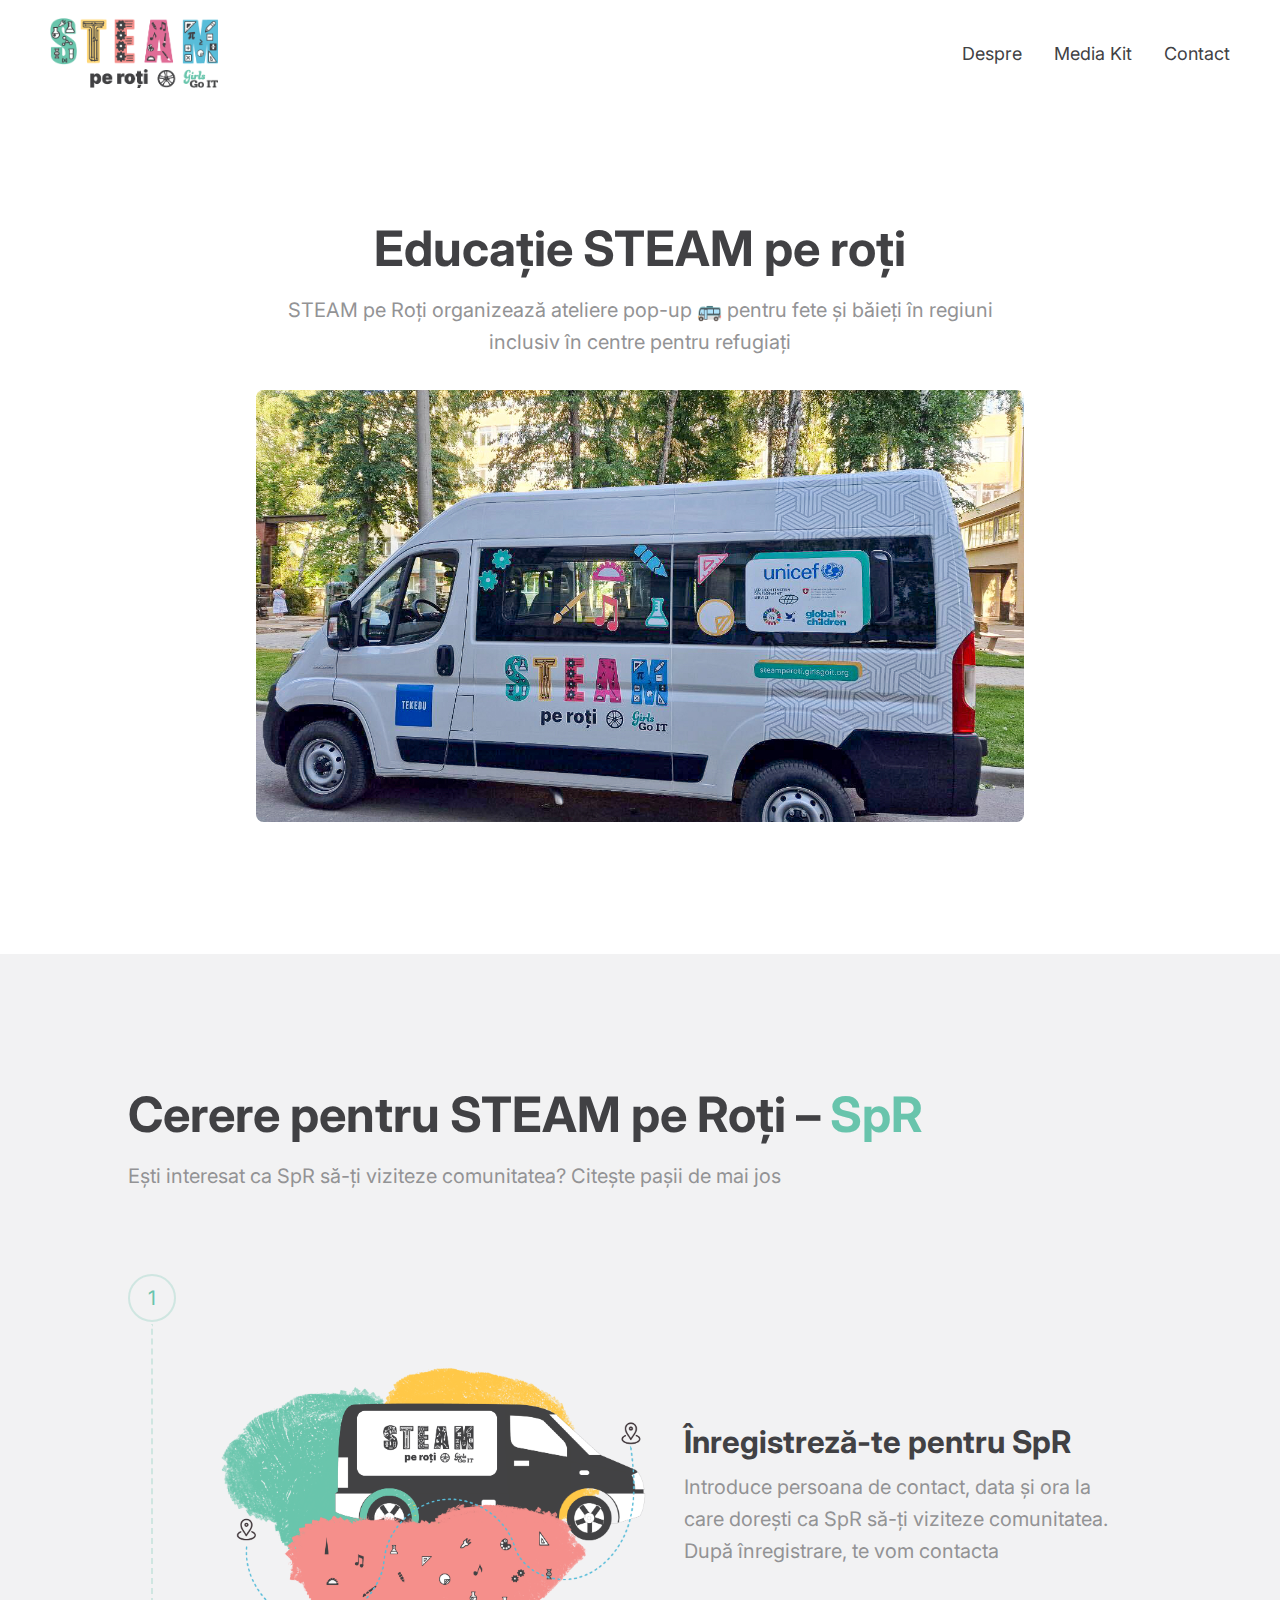
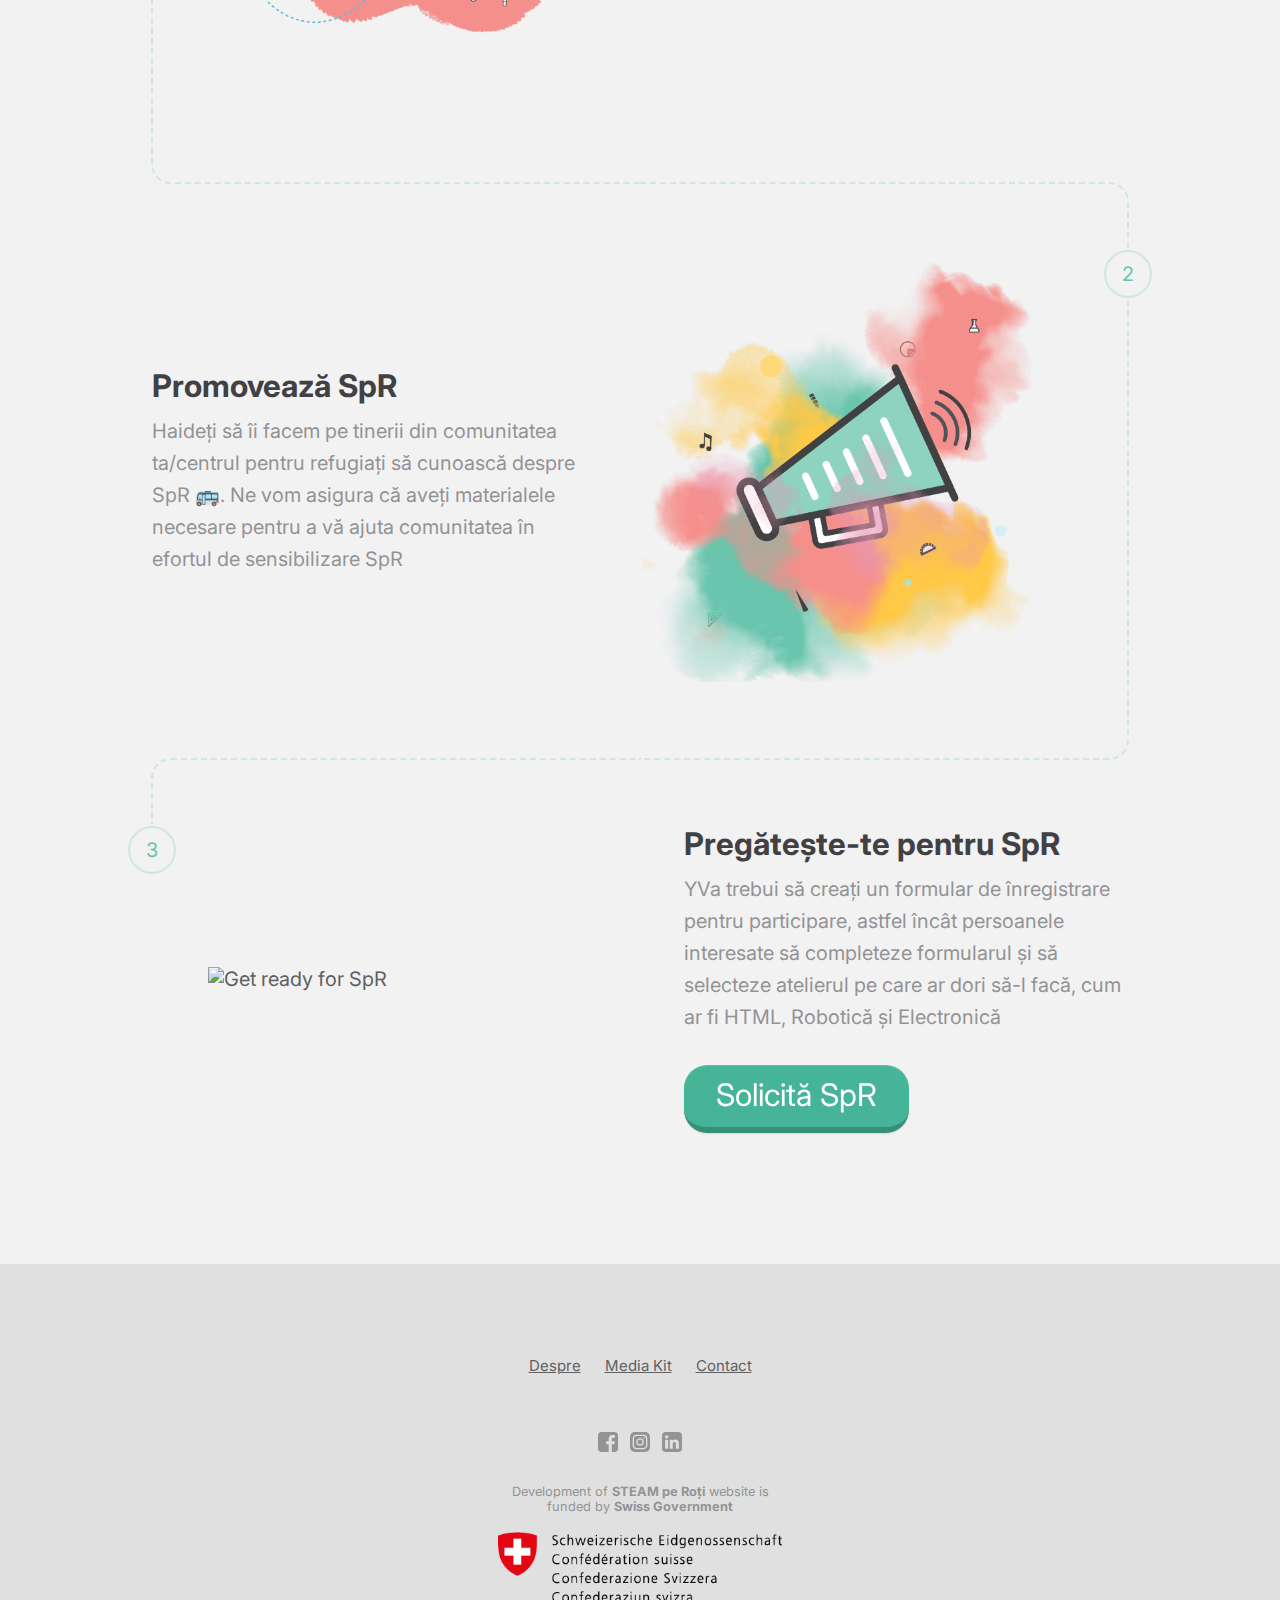
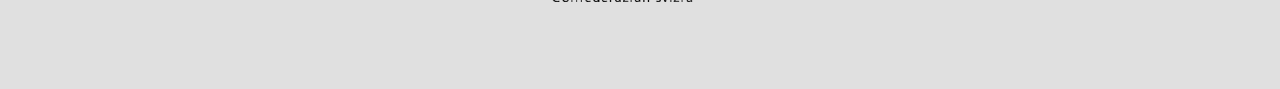
==== commit f415eb70: "translated in Ro" ====
--- a/index.html
+++ b/index.html
@@ -9,15 +9,14 @@
   <script>
     if(!('CSS' in window) || !CSS.supports('color', 'var(--color-var)')) {var cfStyle = document.getElementById('codyframe');if(cfStyle) {var href = cfStyle.getAttribute('href');href = href.replace('style.css', 'style-fallback.css');cfStyle.setAttribute('href', href);}}
   </script>
-  <title>STEAM pe Roți | de GirlsGoIT</title>
-  <meta name="description" content="Moldova’s first STEAM education lab-on-wheels 🚌">
+  <title>STEAM pe Roți</title>
+  <meta name="description" content="Primul laborator de educație STEAM din Moldova 🚌">
   <meta property="og:title" content="STEAM pe Roți | de GirlsGoIT">
   <meta name="image" property="og:image" content="#">
-  <meta property="og:image:alt" content="Abayomi Ogundipe">
-  <meta name="description" property="og:description" content="Moldova’s first STEAM education lab-on-wheels 🚌">
-  <meta property="og:type" content="Moldova’s first STEAM education lab-on-wheels 🚌">
+  <meta name="description" property="og:description" content="Primul laborator de educație STEAM din Moldova 🚌">
+  <meta property="og:type" content="Primul laborator de educație STEAM din Moldova 🚌">
   <meta property="og:url" content="#">
-  <meta name="twitter:card" content="STEAM pe Roți | de GirlsGoIT">
+  <meta name="twitter:card" content="STEAM pe Roți">
 
     <!-- Global site tag (gtag.js) - Google Analytics -->
   <script async src="https://www.googletagmanager.com/gtag/js?id=G-W7CB9011BC"></script>
@@ -49,7 +48,7 @@
       <div class="header__nav-inner">
         
         <ul class="header__list">
-          <li class="header__item"><a href="about.html" class="header__link">About</a></li>
+          <li class="header__item"><a href="despre.html" class="header__link">Despre</a></li>
           <li class="header__item"><a href="mediakit.html" class="header__link">Media Kit</a></li>
           <li class="header__item"><a href="contact.html" class="header__link">Contact</a></li>
         </ul>
@@ -61,8 +60,8 @@
 <section class="position-relative z-index-1 padding-y-xxl">
   <div class="container max-width-adaptive-sm">
     <div class="text-component margin-bottom-md">
-      <h1 class="text-center">STEAM education on wheels</h1>
-      <p class="color-contrast-medium text-center">STEAM pe Roți is organizing pop-up 🚌 workshops for girls and boys in the regions including refugee centers</p>
+      <h1 class="text-center">Educație STEAM pe roți</h1>
+      <p class="color-contrast-medium text-center">STEAM pe Roți organizează ateliere pop-up 🚌 pentru fete și băieți în regiuni inclusiv în centre pentru refugiați</p>
     </div>
     <div class="aspect-ratio-16:9">
      <img class="radius-md" src="assets/img/SpR-bus-wrap.jpg">
@@ -73,8 +72,8 @@
 <section class="position-relative z-index-1 padding-y-xxl bg-dark">
   <div class="container max-width-adaptive-md">
     <div class="margin-bottom-xl text-component">
-      <h2 class=" text-xxl">Request for STEAM pe Roți - <span class="color-primary">SpR</span></h2>
-      <p class="color-contrast-medium">Are you interested in having SpR visit your community? Read the steps below</p>
+      <h2 class=" text-xxl">Cerere pentru STEAM pe Roți – <span class="color-primary">SpR</span></h2>
+      <p class="color-contrast-medium">Ești interesat ca SpR să-ți viziteze comunitatea? Citește pașii de mai jos</p>
     </div>
 
     <ol class="hiw-list">
@@ -90,8 +89,8 @@
       
               <div class="col-6@md">
                 <div class="text-component">
-                  <h2 class="text-lg">Register for SpR</h2>
-                  <p class="color-contrast-medium">Fill-in your contact, date and time of when you want SpR to visit your community. We will contact you after registering for requesting SpR</p>
+                  <h2 class="text-lg">Înregistreză-te pentru SpR</h2>
+                  <p class="color-contrast-medium">Introduce persoana de contact, data și ora la care dorești ca SpR să-ți viziteze comunitatea. După înregistrare, te vom contacta</p>
                 </div>
               </div>
             </div>
@@ -111,8 +110,8 @@
       
               <div class="col-6@md">
                 <div class="text-component">
-                  <h2 class="text-lg">Promote SpR</h2>
-                  <p class="color-contrast-medium">Let’s make young people in your community/refugee centre know about SpR 🚌. We will make sure you have materials needed to help your community SpR outreach effort</p>
+                  <h2 class="text-lg">Promovează SpR</h2>
+                  <p class="color-contrast-medium">Haideți să îi facem pe tinerii din comunitatea ta/centrul pentru refugiați să cunoască despre SpR 🚌. Ne vom asigura că aveți materialele necesare pentru a vă ajuta comunitatea în efortul de sensibilizare SpR</p>
                 </div>
               </div>
             </div>
@@ -132,12 +131,12 @@
       
               <div class="col-6@md">
                 <div class="text-component">
-                  <h2 class="text-lg">Get Ready for SpR</h2>
-                  <p class="color-contrast-medium">You will need to create a participation registration form so that interested persons should fill in the form and select the workshop they would like to do such as <span class="font-italic font-semibold color-secondary">HTML, Robotics, and Electronics</span></p>
+                  <h2 class="text-lg">Pregătește-te pentru SpR</h2>
+                  <p class="color-contrast-medium">YVa trebui să creați un formular de înregistrare pentru participare, astfel încât persoanele interesate să completeze formularul și să selecteze atelierul pe care ar dori să-l facă, cum ar fi HTML, Robotică și Electronică</p>
                 </div>
 
                 <div class="margin-top-md">
-                  <a class="btn btn--primary" href="https://docs.google.com/forms/d/e/1FAIpQLSc0VFnw2aChzpiud-XHwADuE-QQkPb30xWQhutXZMd89jY6tg/viewform" target="_blank">Request SpR</a>
+                  <a class="btn btn--primary" href="https://docs.google.com/forms/d/e/1FAIpQLSc0VFnw2aChzpiud-XHwADuE-QQkPb30xWQhutXZMd89jY6tg/viewform" target="_blank">Solicită SpR</a>
                 </div>
 
 
@@ -155,7 +154,7 @@
   <div class="container max-width-lg">
     <nav class="footer-v4__nav">
       <ul class="footer-v4__nav-list">
-        <li class="footer-v4__nav-item"><a href="about.html">About</a></li>
+        <li class="footer-v4__nav-item"><a href="despre.html">Despre</a></li>
         <li class="footer-v4__nav-item"><a href="mediakit.html">Media Kit</a></li>
         <li class="footer-v4__nav-item"><a href="contact.html">Contact</a></li>
     </nav>
